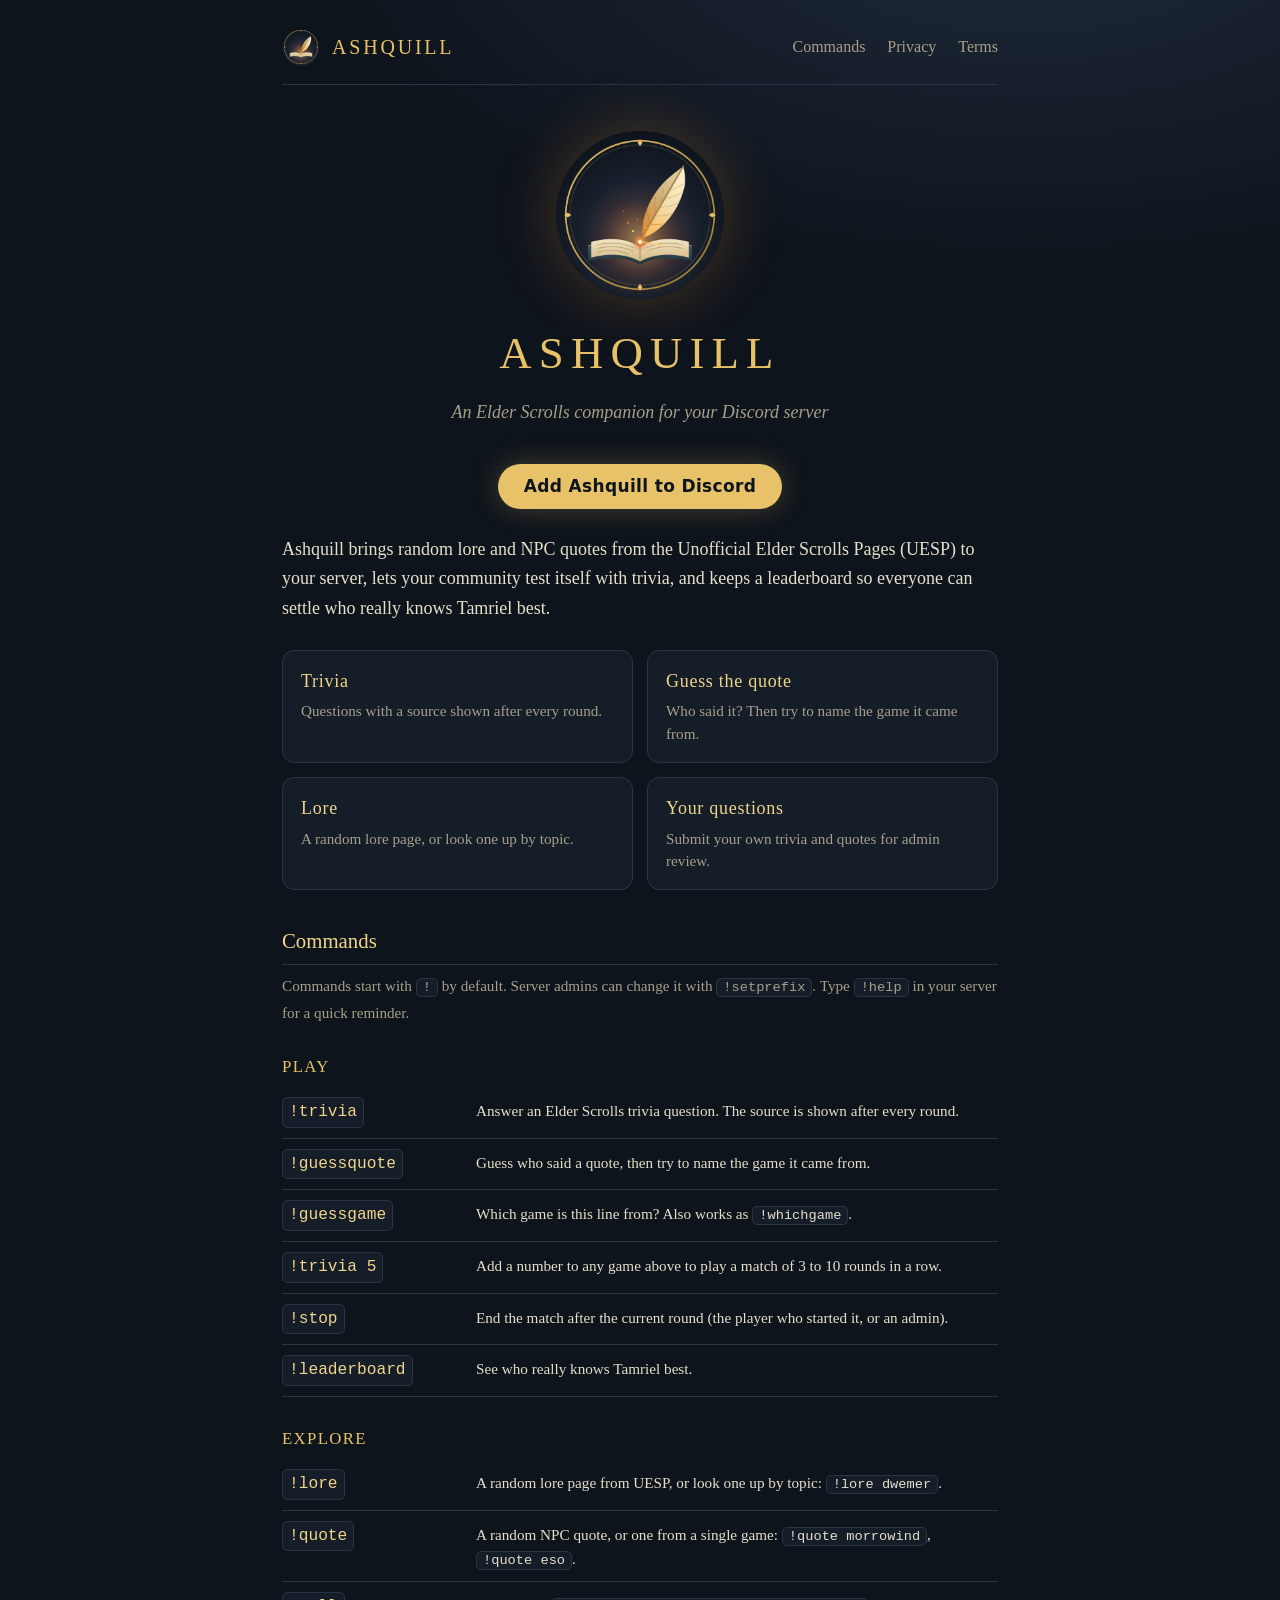
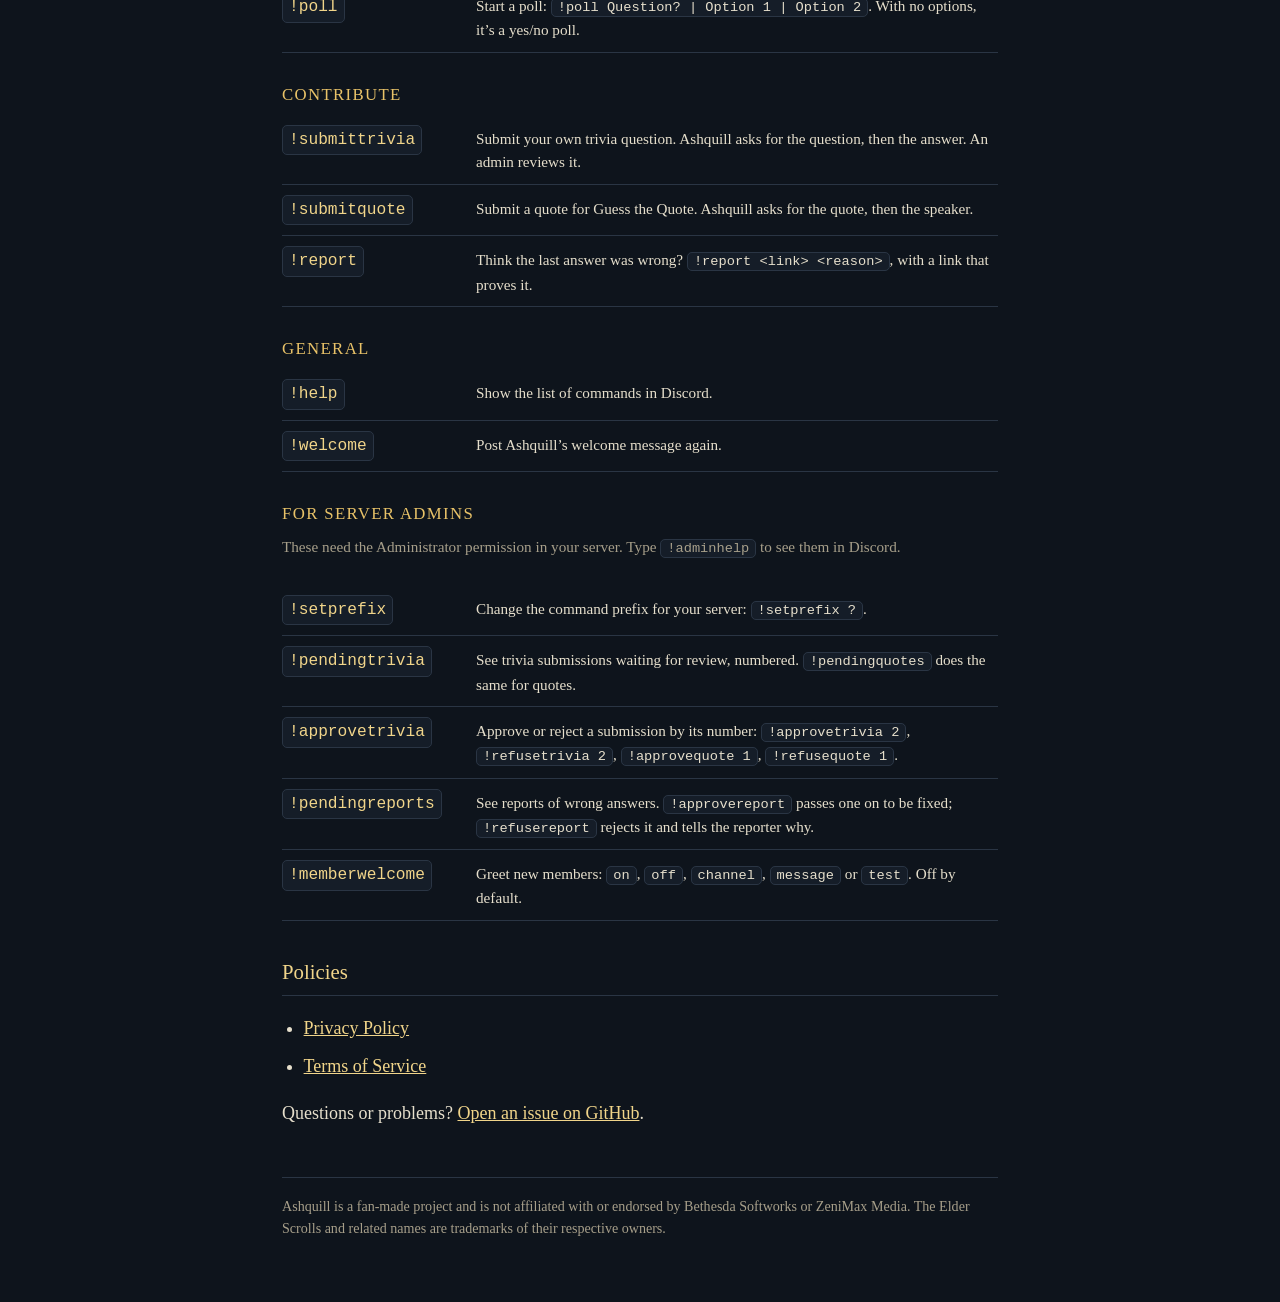
==== index.html @ 79af30ba "Add command list and Commands nav link Co-Authored-By: Claude Opus 5.5 <noreply@anthropic.com>" ====
<!DOCTYPE html>
<html lang="en">
<head>
<meta charset="utf-8">
<meta name="viewport" content="width=device-width, initial-scale=1">
<title>Ashquill: an Elder Scrolls companion for Discord</title>
<meta name="description" content="Ashquill is a fan-made Discord bot for Elder Scrolls lore, quotes and trivia.">
<link rel="icon" href="ashquill.png">
<style>
  :root { --bg:#0e141c; --panel:#151d28; --text:#e6dfcc; --muted:#a79f8a; --gold:#e8c268; --gold2:#f1d58a; --line:#2a3544; }
  * { box-sizing: border-box; }
  html { -webkit-text-size-adjust: 100%; }
  body { margin:0; background: radial-gradient(1200px 600px at 80% -10%, #1f2a3a 0%, var(--bg) 60%) fixed, var(--bg);
         color: var(--text); font: 18px/1.65 Georgia, "Times New Roman", serif; }
  .wrap { max-width: 760px; margin: 0 auto; padding: 28px 22px 64px; }
  nav { display:flex; gap:22px; align-items:center; flex-wrap:wrap; padding-bottom:18px; border-bottom:1px solid var(--line); margin-bottom:34px; }
  nav .brand { display:flex; align-items:center; gap:12px; color:var(--gold); text-decoration:none; letter-spacing:.14em; font-size:20px; margin-right:auto; }
  nav .brand img { width:38px; height:38px; border-radius:50%; }
  nav a.link { color:var(--muted); text-decoration:none; font-size:16px; }
  nav a.link:hover, nav a.link[aria-current] { color:var(--gold2); }
  h1 { font-weight:normal; color:var(--gold); font-size:2.2rem; line-height:1.2; margin:0 0 6px; letter-spacing:.04em; }
  h2 { font-weight:normal; color:var(--gold2); font-size:1.3rem; margin:34px 0 8px; padding-bottom:6px; border-bottom:1px solid var(--line); }
  p, li { color:var(--text); }
  li { margin:8px 0; }
  ul { padding-left:1.2em; }
  a { color:var(--gold2); }
  code { background:var(--panel); border:1px solid var(--line); border-radius:5px; padding:1px 6px; font-size:.9em; }
  .meta { color:var(--muted); font-size:.95rem; margin:0 0 24px; }
  .hero { text-align:center; padding:12px 0 8px; }
  .hero img { width:168px; height:168px; border-radius:50%; box-shadow:0 0 60px rgba(255,154,60,.25); }
  .hero h1 { font-size:2.8rem; letter-spacing:.16em; margin-top:18px; }
  .tag { color:var(--muted); font-style:italic; }
  .cards { display:grid; grid-template-columns:repeat(2,1fr); gap:14px; margin:26px 0; }
  @media (max-width: 560px) { .cards { grid-template-columns:1fr; } }
  .card { background:var(--panel); border:1px solid var(--line); border-radius:12px; padding:16px 18px; }
  .card strong { color:var(--gold2); display:block; margin-bottom:4px; font-weight:normal; letter-spacing:.04em; }
  .card span { color:var(--muted); font-size:.95rem; line-height:1.5; display:block; }
  footer { margin-top:48px; padding-top:18px; border-top:1px solid var(--line); color:var(--muted); font-size:.88rem; line-height:1.55; }
  .btn { display:inline-block; margin-top:18px; padding:12px 26px; border-radius:999px; background:var(--gold);
         color:#0e141c; font: 600 17px/1.2 system-ui, -apple-system, "Segoe UI", sans-serif; letter-spacing:.02em;
         text-decoration:none; box-shadow:0 0 28px rgba(232,194,104,.25); transition:background .15s, box-shadow .15s; }
  .btn:hover, .btn:focus-visible { background:var(--gold2); box-shadow:0 0 36px rgba(241,213,138,.4); }
  .btn:focus-visible { outline:2px solid var(--gold2); outline-offset:3px; }
  h3 { font-weight:normal; color:var(--gold); font-size:1.05rem; letter-spacing:.08em; text-transform:uppercase; margin:28px 0 6px; }
  .cmds { list-style:none; padding:0; margin:0; }
  .cmds li { display:grid; grid-template-columns:11rem 1fr; gap:4px 18px; align-items:baseline;
             margin:0; padding:10px 0; border-bottom:1px solid var(--line); }
  .cmds li > code { justify-self:start; color:var(--gold2); }
  .cmds span { color:var(--text); font-size:.95rem; line-height:1.55; overflow-wrap:anywhere; }
  .cmds span code { white-space:nowrap; }
  @media (max-width: 560px) { .cmds li { grid-template-columns:1fr; } }
  @media (max-width: 560px) { nav { gap:10px 22px; } nav .brand { flex-basis:100%; } }
</style>
</head>
<body>
<div class="wrap">
<nav>
  <a class="brand" href="index.html"><img src="ashquill.png" alt="">ASHQUILL</a>
  <a class="link" href="index.html#commands">Commands</a>
  <a class="link" href="privacy.html">Privacy</a>
  <a class="link" href="terms.html">Terms</a>
</nav>

<div class="hero">
  <img src="ashquill.png" alt="Ashquill: a glowing quill writing in an open book">
  <h1>ASHQUILL</h1>
  <p class="tag">An Elder Scrolls companion for your Discord server</p>
  <a class="btn" href="https://discord.com/oauth2/authorize?client_id=1350625493149548565&amp;permissions=85056&amp;integration_type=0&amp;scope=applications.commands+bot">Add Ashquill to Discord</a>
</div>

<p>Ashquill brings random lore and NPC quotes from the Unofficial Elder Scrolls Pages (UESP) to your server,
lets your community test itself with trivia, and keeps a leaderboard so everyone can settle who really knows Tamriel best.</p>

<div class="cards">
  <div class="card"><strong>Trivia</strong><span>Questions with a source shown after every round.</span></div>
  <div class="card"><strong>Guess the quote</strong><span>Who said it? Then try to name the game it came from.</span></div>
  <div class="card"><strong>Lore</strong><span>A random lore page, or look one up by topic.</span></div>
  <div class="card"><strong>Your questions</strong><span>Submit your own trivia and quotes for admin review.</span></div>
</div>

<h2 id="commands">Commands</h2>
<p class="meta">Commands start with <code>!</code> by default. Server admins can change it with <code>!setprefix</code>.
Type <code>!help</code> in your server for a quick reminder.</p>

<h3>Play</h3>
<ul class="cmds">
  <li><code>!trivia</code><span>Answer an Elder Scrolls trivia question. The source is shown after every round.</span></li>
  <li><code>!guessquote</code><span>Guess who said a quote, then try to name the game it came from.</span></li>
  <li><code>!guessgame</code><span>Which game is this line from? Also works as <code>!whichgame</code>.</span></li>
  <li><code>!trivia 5</code><span>Add a number to any game above to play a match of 3 to 10 rounds in a row.</span></li>
  <li><code>!stop</code><span>End the match after the current round (the player who started it, or an admin).</span></li>
  <li><code>!leaderboard</code><span>See who really knows Tamriel best.</span></li>
</ul>

<h3>Explore</h3>
<ul class="cmds">
  <li><code>!lore</code><span>A random lore page from UESP, or look one up by topic: <code>!lore dwemer</code>.</span></li>
  <li><code>!quote</code><span>A random NPC quote, or one from a single game: <code>!quote morrowind</code>, <code>!quote eso</code>.</span></li>
  <li><code>!poll</code><span>Start a poll: <code>!poll Question? | Option 1 | Option 2</code>. With no options, it&rsquo;s a yes/no poll.</span></li>
</ul>

<h3>Contribute</h3>
<ul class="cmds">
  <li><code>!submittrivia</code><span>Submit your own trivia question. Ashquill asks for the question, then the answer. An admin reviews it.</span></li>
  <li><code>!submitquote</code><span>Submit a quote for Guess the Quote. Ashquill asks for the quote, then the speaker.</span></li>
  <li><code>!report</code><span>Think the last answer was wrong? <code>!report &lt;link&gt; &lt;reason&gt;</code>, with a link that proves it.</span></li>
</ul>

<h3>General</h3>
<ul class="cmds">
  <li><code>!help</code><span>Show the list of commands in Discord.</span></li>
  <li><code>!welcome</code><span>Post Ashquill&rsquo;s welcome message again.</span></li>
</ul>

<h3>For server admins</h3>
<p class="meta">These need the Administrator permission in your server. Type <code>!adminhelp</code> to see them in Discord.</p>
<ul class="cmds">
  <li><code>!setprefix</code><span>Change the command prefix for your server: <code>!setprefix ?</code>.</span></li>
  <li><code>!pendingtrivia</code><span>See trivia submissions waiting for review, numbered. <code>!pendingquotes</code> does the same for quotes.</span></li>
  <li><code>!approvetrivia</code><span>Approve or reject a submission by its number: <code>!approvetrivia 2</code>, <code>!refusetrivia 2</code>,
      <code>!approvequote 1</code>, <code>!refusequote 1</code>.</span></li>
  <li><code>!pendingreports</code><span>See reports of wrong answers. <code>!approvereport</code> passes one on to be fixed;
      <code>!refusereport</code> rejects it and tells the reporter why.</span></li>
  <li><code>!memberwelcome</code><span>Greet new members: <code>on</code>, <code>off</code>, <code>channel</code>, <code>message</code> or <code>test</code>. Off by default.</span></li>
</ul>

<h2>Policies</h2>
<ul>
  <li><a href="privacy.html">Privacy Policy</a></li>
  <li><a href="terms.html">Terms of Service</a></li>
</ul>
<p>Questions or problems? <a href="https://github.com/FrenchieTMH/ashquill/issues">Open an issue on GitHub</a>.</p>

<footer>
  Ashquill is a fan-made project and is not affiliated with or endorsed by Bethesda Softworks or ZeniMax Media.
  The Elder Scrolls and related names are trademarks of their respective owners.
</footer>
</div>
</body>
</html>
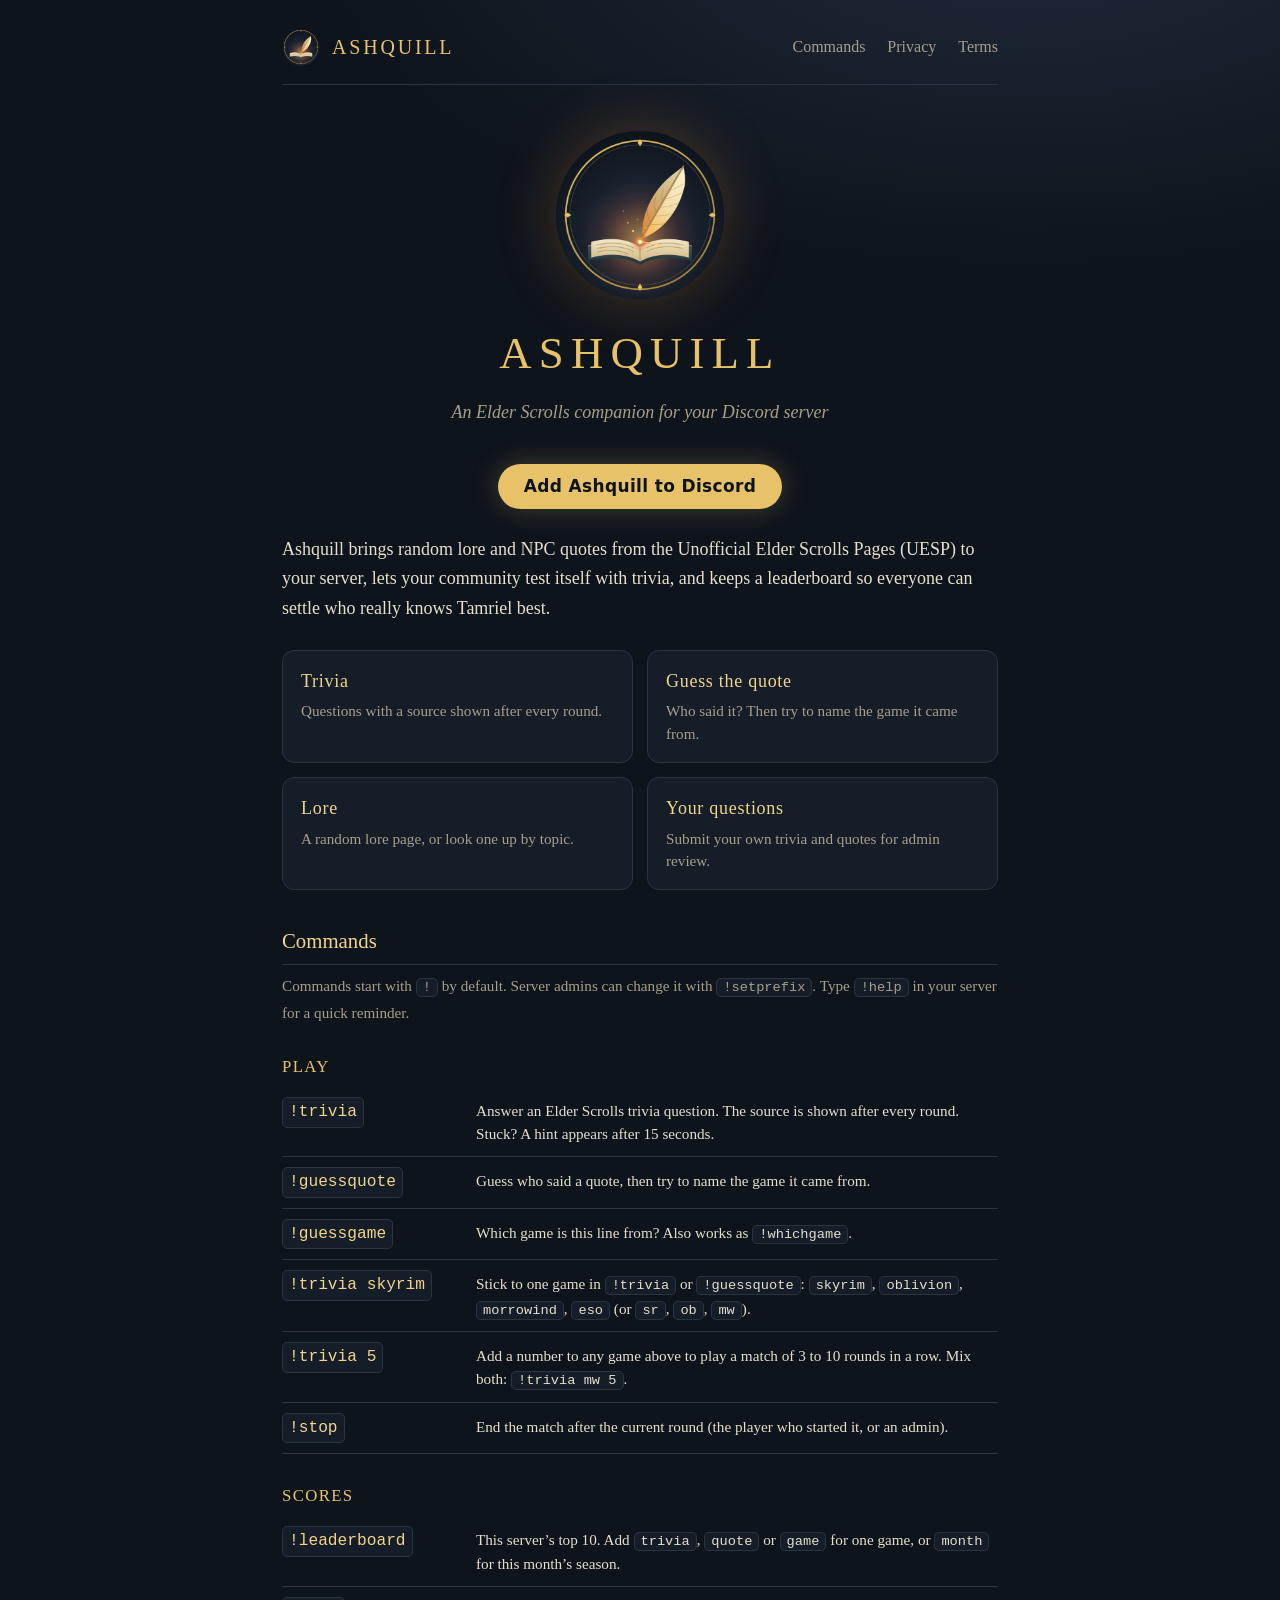
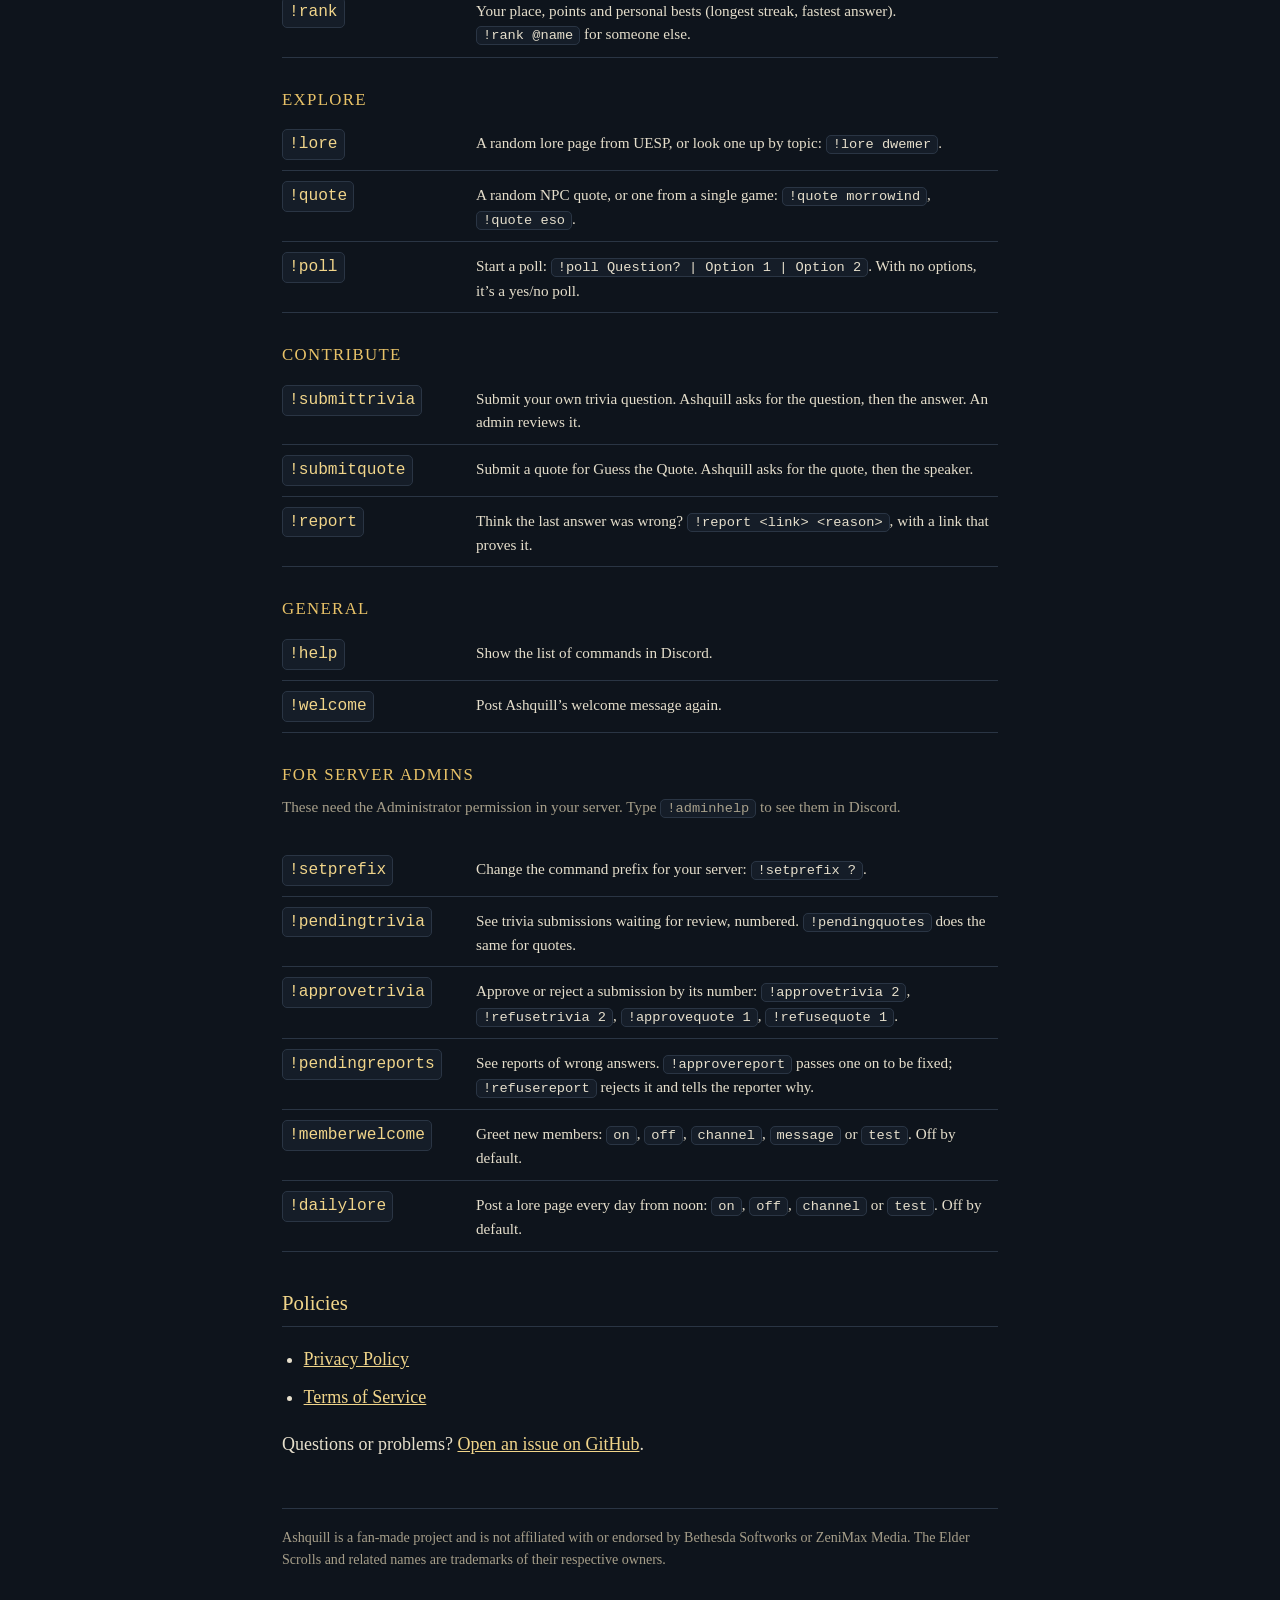
==== commit 8f01690d: "Add link previews, newer commands and updated privacy details Co-Authored-By: Claude Opus 5.5 <norep" ====
--- a/index.html
+++ b/index.html
@@ -6,6 +6,17 @@
 <title>Ashquill: an Elder Scrolls companion for Discord</title>
 <meta name="description" content="Ashquill is a fan-made Discord bot for Elder Scrolls lore, quotes and trivia.">
 <link rel="icon" href="ashquill.png">
+<meta property="og:type" content="website">
+<meta property="og:site_name" content="Ashquill">
+<meta property="og:title" content="Ashquill: an Elder Scrolls companion for Discord">
+<meta property="og:description" content="A fan-made Discord bot for Elder Scrolls lore, NPC quotes and trivia, with a server leaderboard.">
+<meta property="og:url" content="https://frenchietmh.github.io/ashquill/">
+<meta property="og:image" content="https://frenchietmh.github.io/ashquill/ashquill-banner.png">
+<meta property="og:image:width" content="1360">
+<meta property="og:image:height" content="480">
+<meta property="og:image:alt" content="Ashquill: lore, quotes, trivia">
+<meta name="twitter:card" content="summary_large_image">
+<meta name="theme-color" content="#e8c268">
 <style>
   :root { --bg:#0e141c; --panel:#151d28; --text:#e6dfcc; --muted:#a79f8a; --gold:#e8c268; --gold2:#f1d58a; --line:#2a3544; }
   * { box-sizing: border-box; }
@@ -84,12 +95,22 @@
 
 <h3>Play</h3>
 <ul class="cmds">
-  <li><code>!trivia</code><span>Answer an Elder Scrolls trivia question. The source is shown after every round.</span></li>
+  <li><code>!trivia</code><span>Answer an Elder Scrolls trivia question. The source is shown after every round.
+      Stuck? A hint appears after 15 seconds.</span></li>
   <li><code>!guessquote</code><span>Guess who said a quote, then try to name the game it came from.</span></li>
   <li><code>!guessgame</code><span>Which game is this line from? Also works as <code>!whichgame</code>.</span></li>
-  <li><code>!trivia 5</code><span>Add a number to any game above to play a match of 3 to 10 rounds in a row.</span></li>
+  <li><code>!trivia skyrim</code><span>Stick to one game in <code>!trivia</code> or <code>!guessquote</code>:
+      <code>skyrim</code>, <code>oblivion</code>, <code>morrowind</code>, <code>eso</code> (or <code>sr</code>, <code>ob</code>, <code>mw</code>).</span></li>
+  <li><code>!trivia 5</code><span>Add a number to any game above to play a match of 3 to 10 rounds in a row.
+      Mix both: <code>!trivia mw 5</code>.</span></li>
   <li><code>!stop</code><span>End the match after the current round (the player who started it, or an admin).</span></li>
-  <li><code>!leaderboard</code><span>See who really knows Tamriel best.</span></li>
+</ul>
+
+<h3>Scores</h3>
+<ul class="cmds">
+  <li><code>!leaderboard</code><span>This server&rsquo;s top 10. Add <code>trivia</code>, <code>quote</code> or <code>game</code> for one game,
+      or <code>month</code> for this month&rsquo;s season.</span></li>
+  <li><code>!rank</code><span>Your place, points and personal bests (longest streak, fastest answer). <code>!rank @name</code> for someone else.</span></li>
 </ul>
 
 <h3>Explore</h3>
@@ -122,6 +143,7 @@
   <li><code>!pendingreports</code><span>See reports of wrong answers. <code>!approvereport</code> passes one on to be fixed;
       <code>!refusereport</code> rejects it and tells the reporter why.</span></li>
   <li><code>!memberwelcome</code><span>Greet new members: <code>on</code>, <code>off</code>, <code>channel</code>, <code>message</code> or <code>test</code>. Off by default.</span></li>
+  <li><code>!dailylore</code><span>Post a lore page every day from noon: <code>on</code>, <code>off</code>, <code>channel</code> or <code>test</code>. Off by default.</span></li>
 </ul>
 
 <h2>Policies</h2>
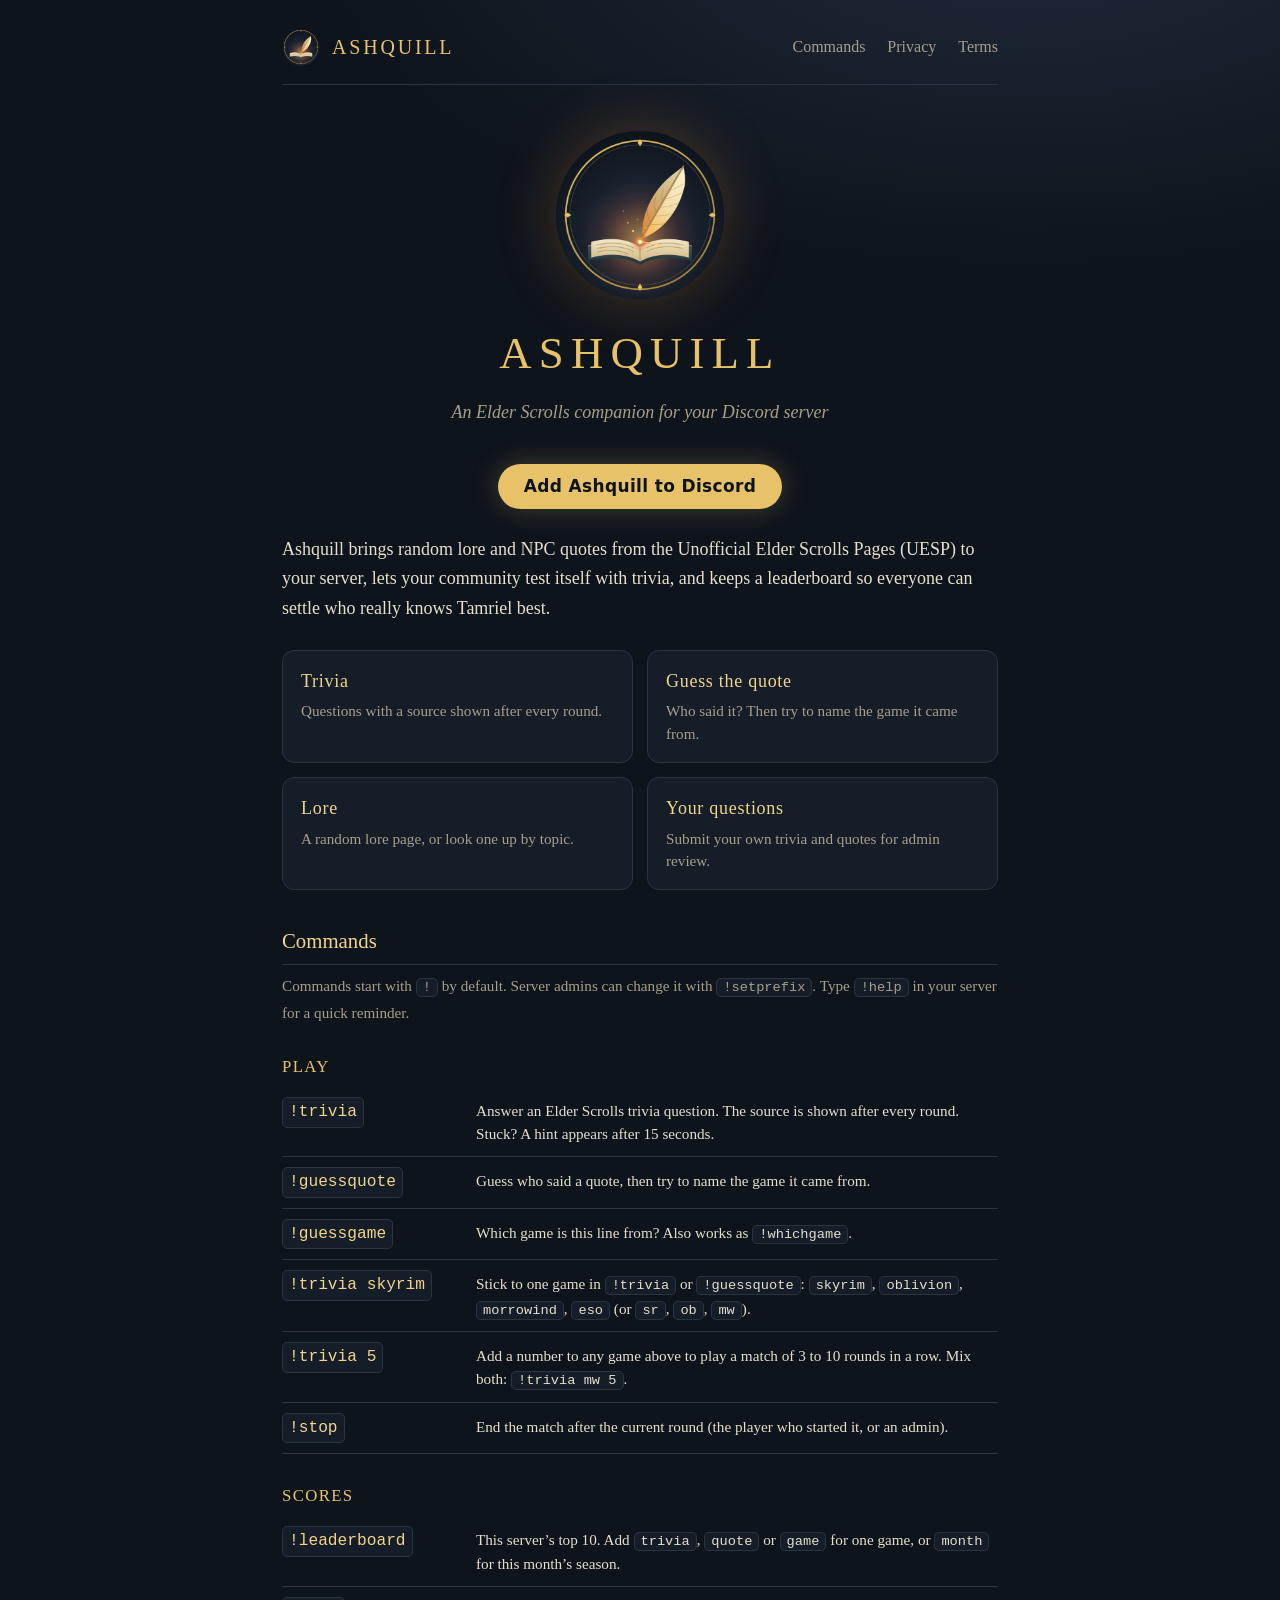
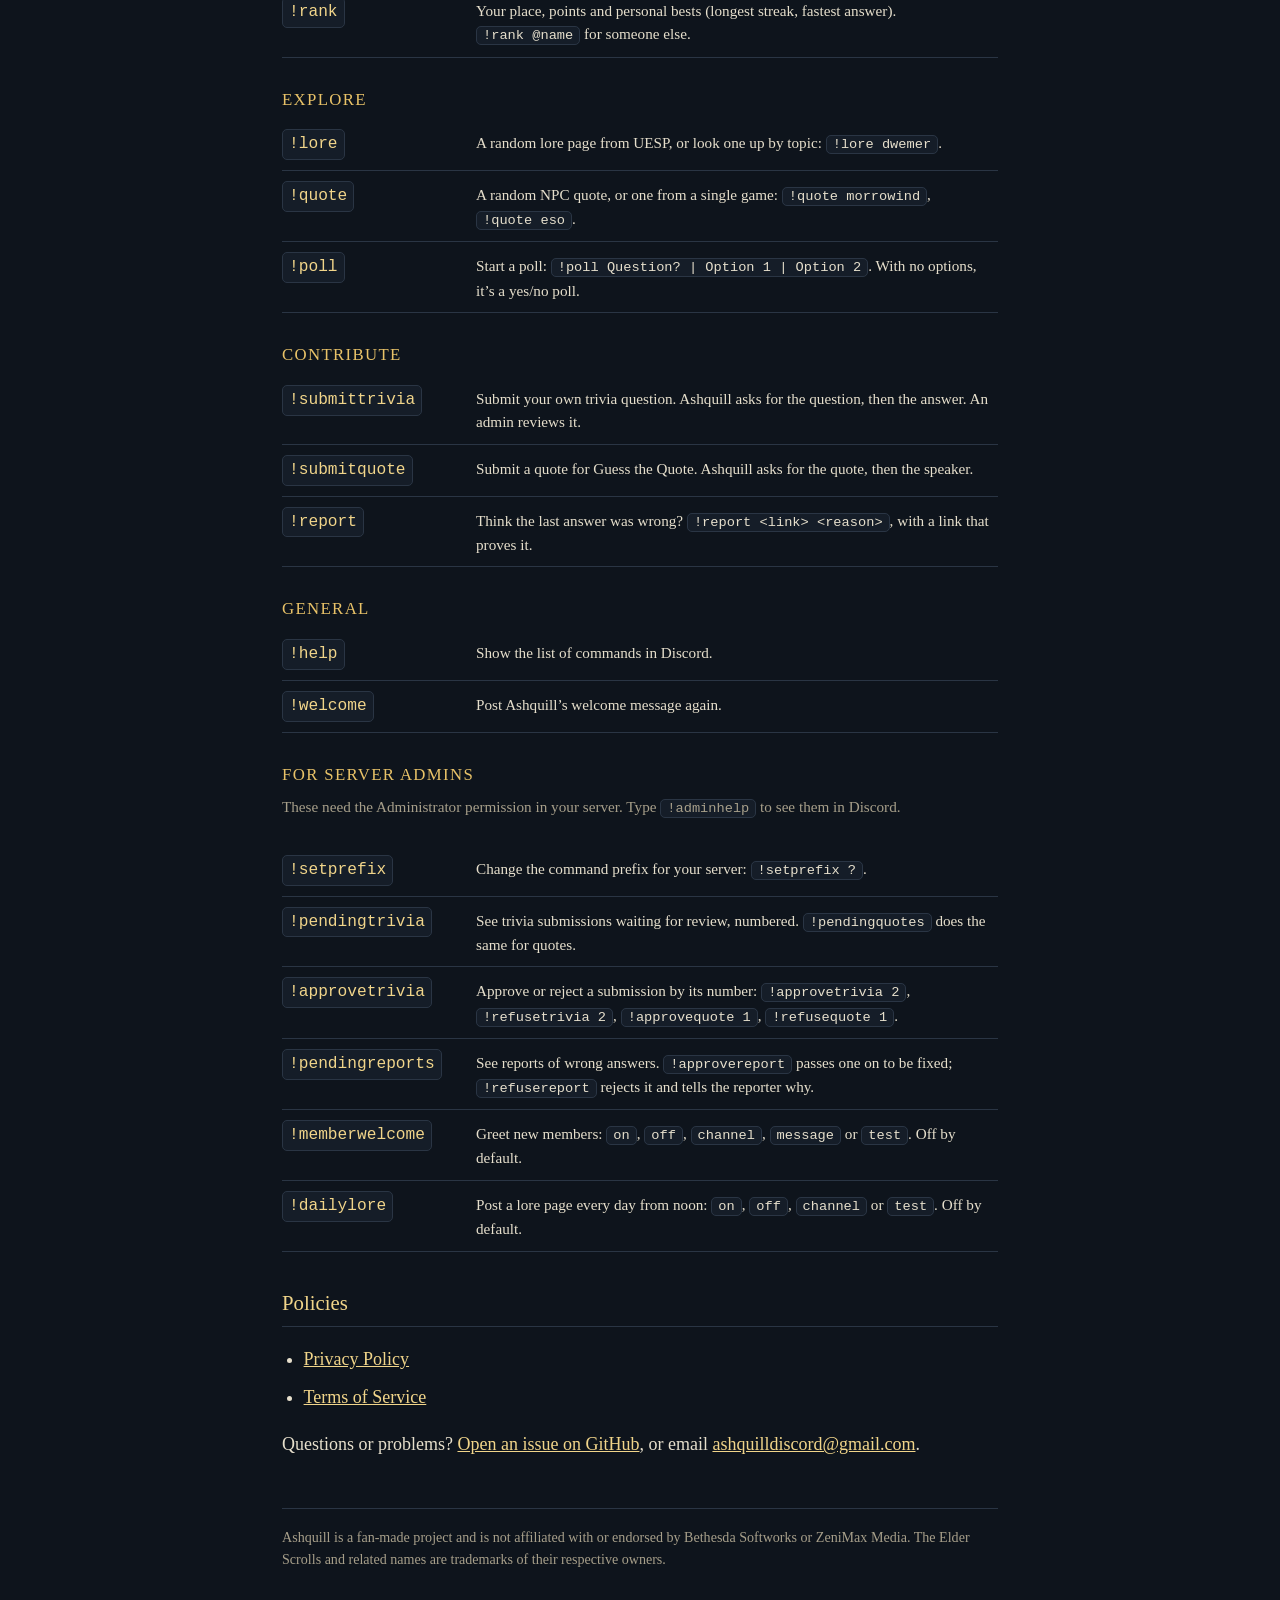
==== commit 3bea977c: "Add private contact email for data requests Co-Authored-By: Claude Opus 5.5 <noreply@anthropic.com>" ====
--- a/index.html
+++ b/index.html
@@ -151,7 +151,7 @@
   <li><a href="privacy.html">Privacy Policy</a></li>
   <li><a href="terms.html">Terms of Service</a></li>
 </ul>
-<p>Questions or problems? <a href="https://github.com/FrenchieTMH/ashquill/issues">Open an issue on GitHub</a>.</p>
+<p>Questions or problems? <a href="https://github.com/FrenchieTMH/ashquill/issues">Open an issue on GitHub</a>, or email <a href="mailto:ashquilldiscord@gmail.com">ashquilldiscord@gmail.com</a>.</p>
 
 <footer>
   Ashquill is a fan-made project and is not affiliated with or endorsed by Bethesda Softworks or ZeniMax Media.
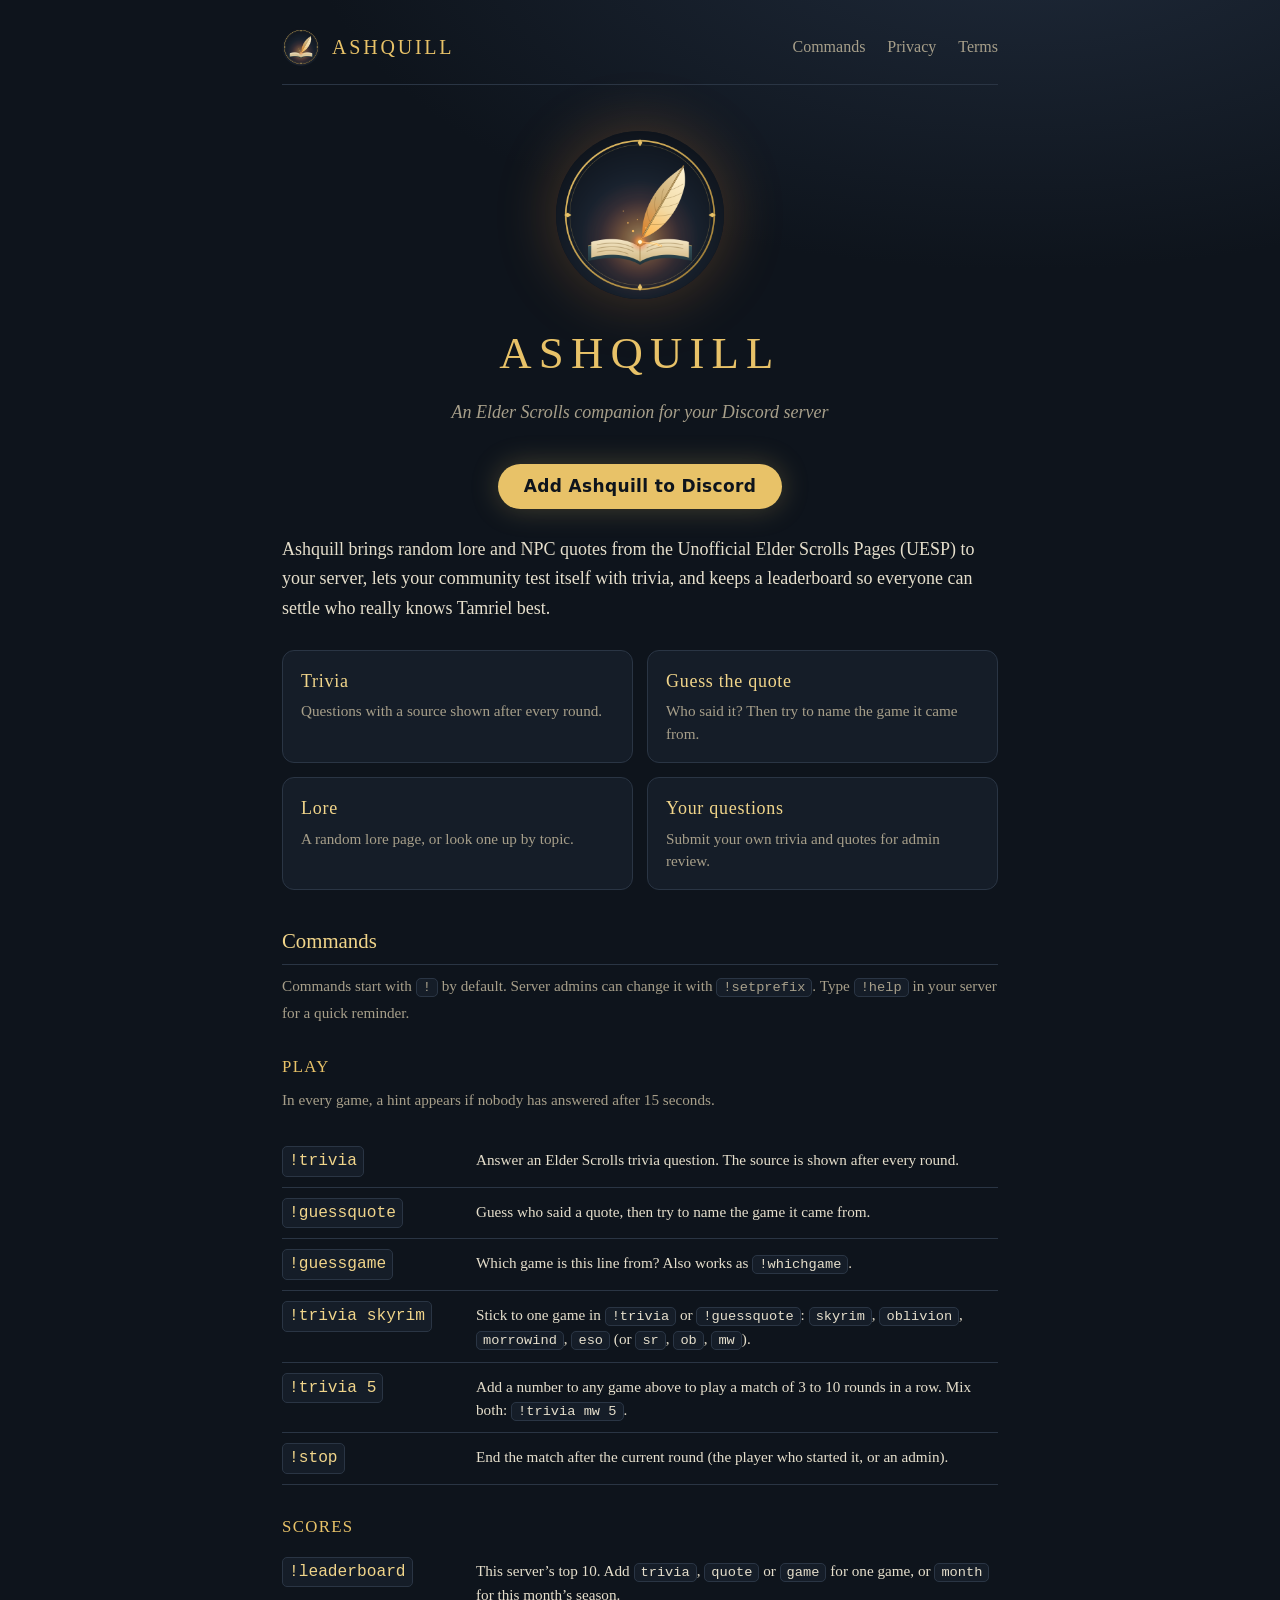
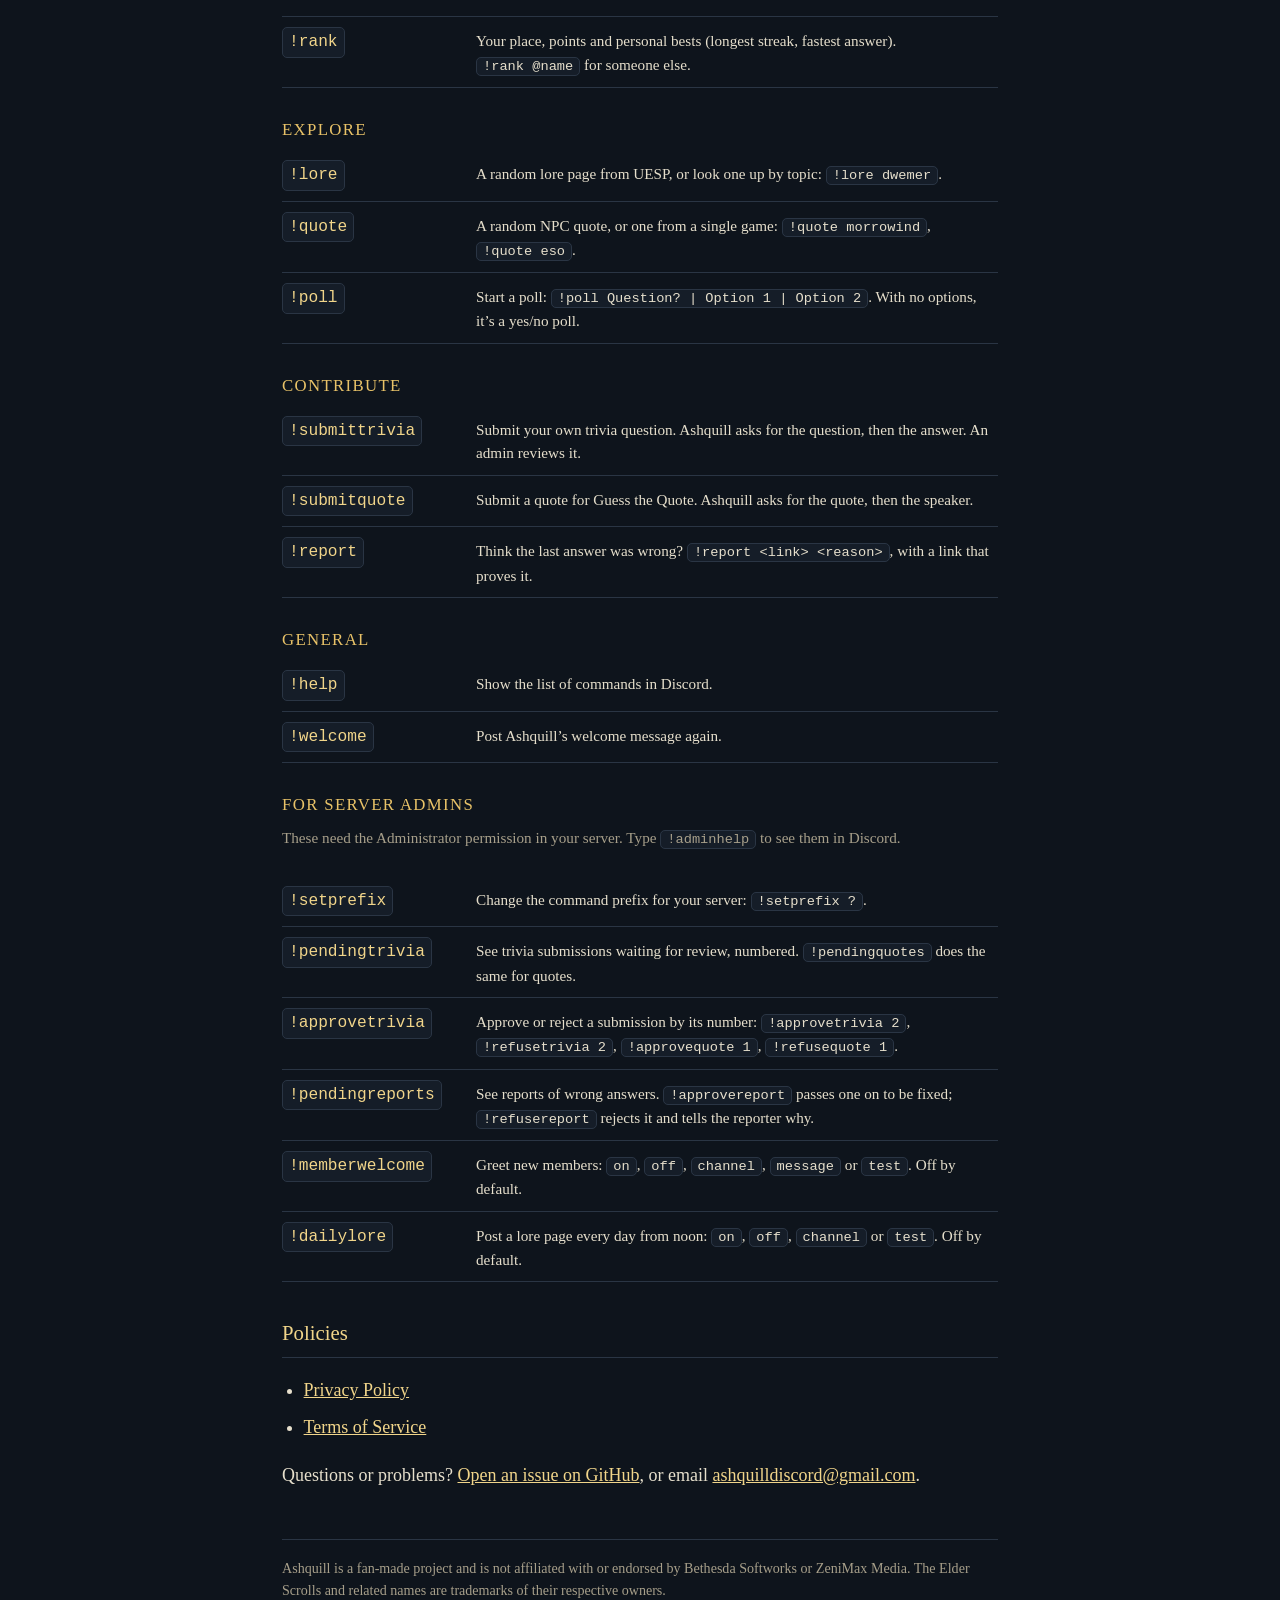
==== commit 45cfb5bc: "Note that hints appear in every game Co-Authored-By: Claude Opus 5.5 <noreply@anthropic.com>" ====
--- a/index.html
+++ b/index.html
@@ -94,9 +94,9 @@
 Type <code>!help</code> in your server for a quick reminder.</p>
 
 <h3>Play</h3>
+<p class="meta">In every game, a hint appears if nobody has answered after 15 seconds.</p>
 <ul class="cmds">
-  <li><code>!trivia</code><span>Answer an Elder Scrolls trivia question. The source is shown after every round.
-      Stuck? A hint appears after 15 seconds.</span></li>
+  <li><code>!trivia</code><span>Answer an Elder Scrolls trivia question. The source is shown after every round.</span></li>
   <li><code>!guessquote</code><span>Guess who said a quote, then try to name the game it came from.</span></li>
   <li><code>!guessgame</code><span>Which game is this line from? Also works as <code>!whichgame</code>.</span></li>
   <li><code>!trivia skyrim</code><span>Stick to one game in <code>!trivia</code> or <code>!guessquote</code>:
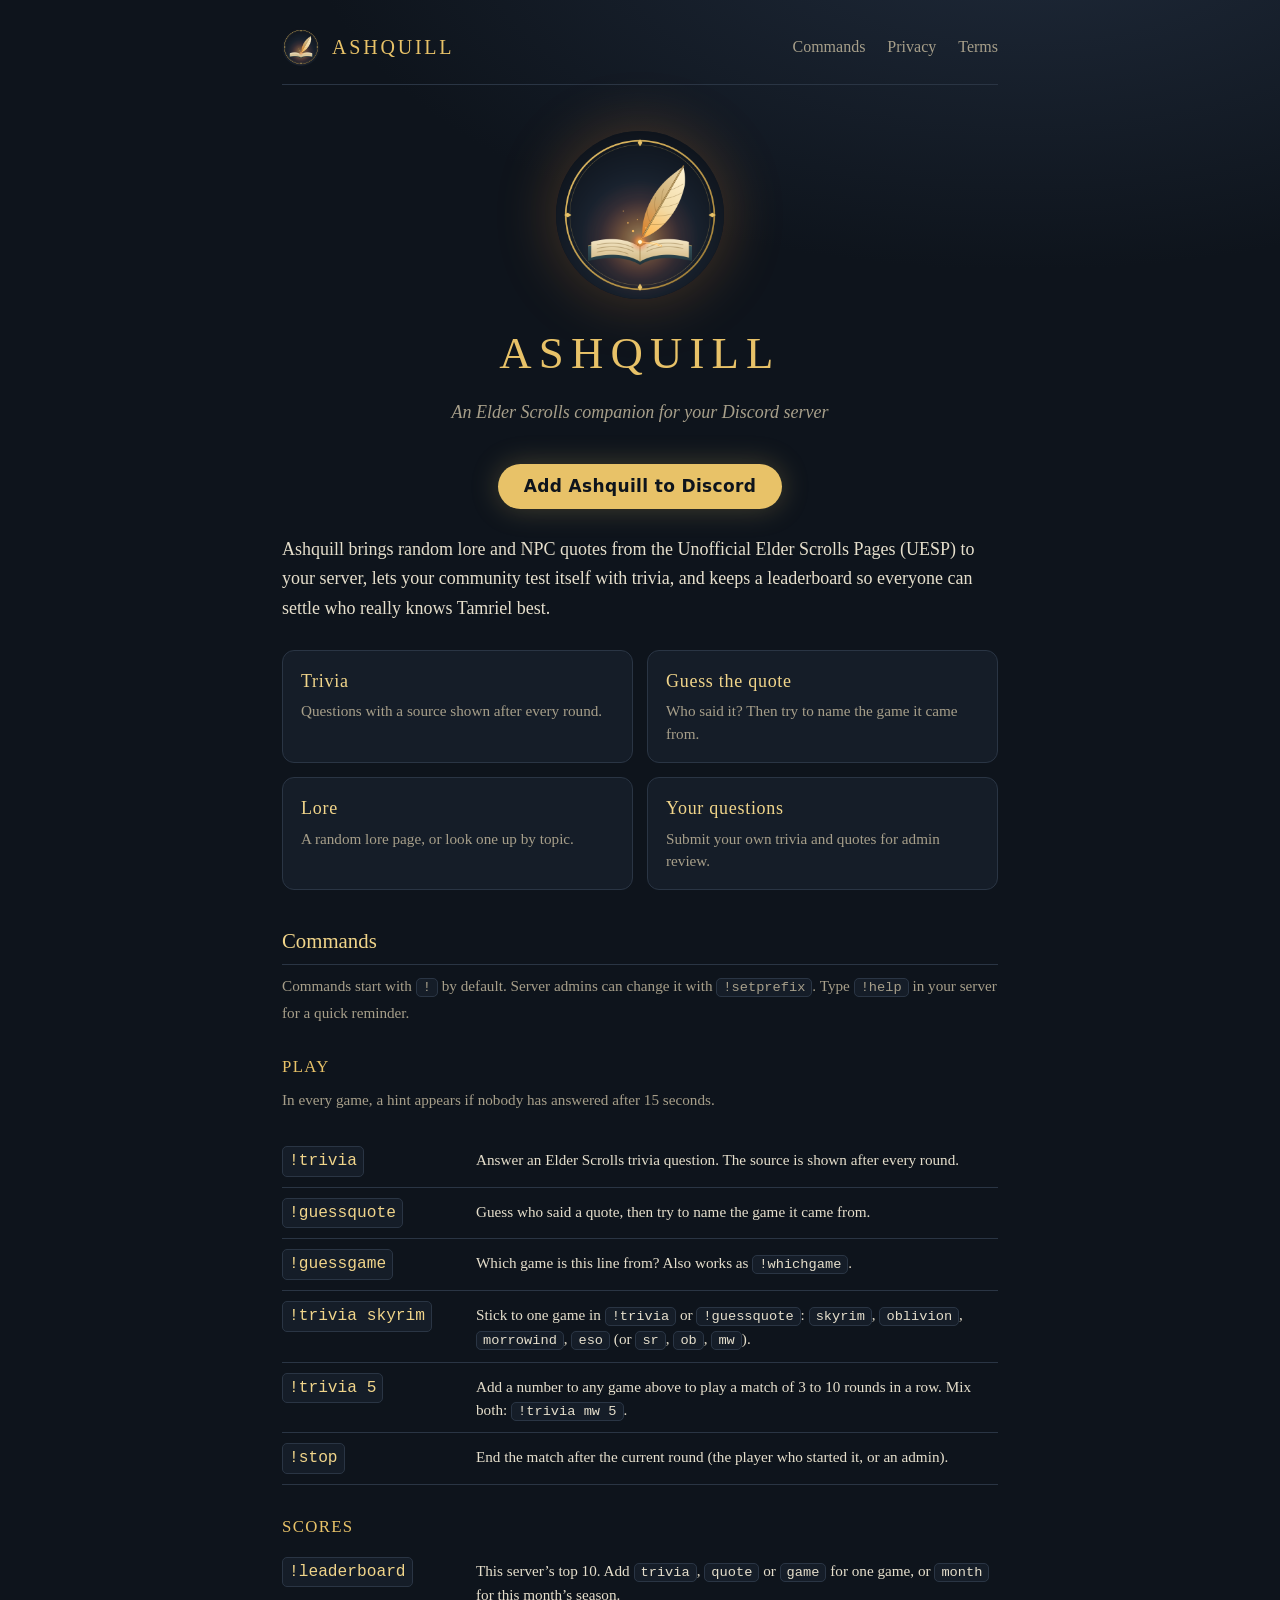
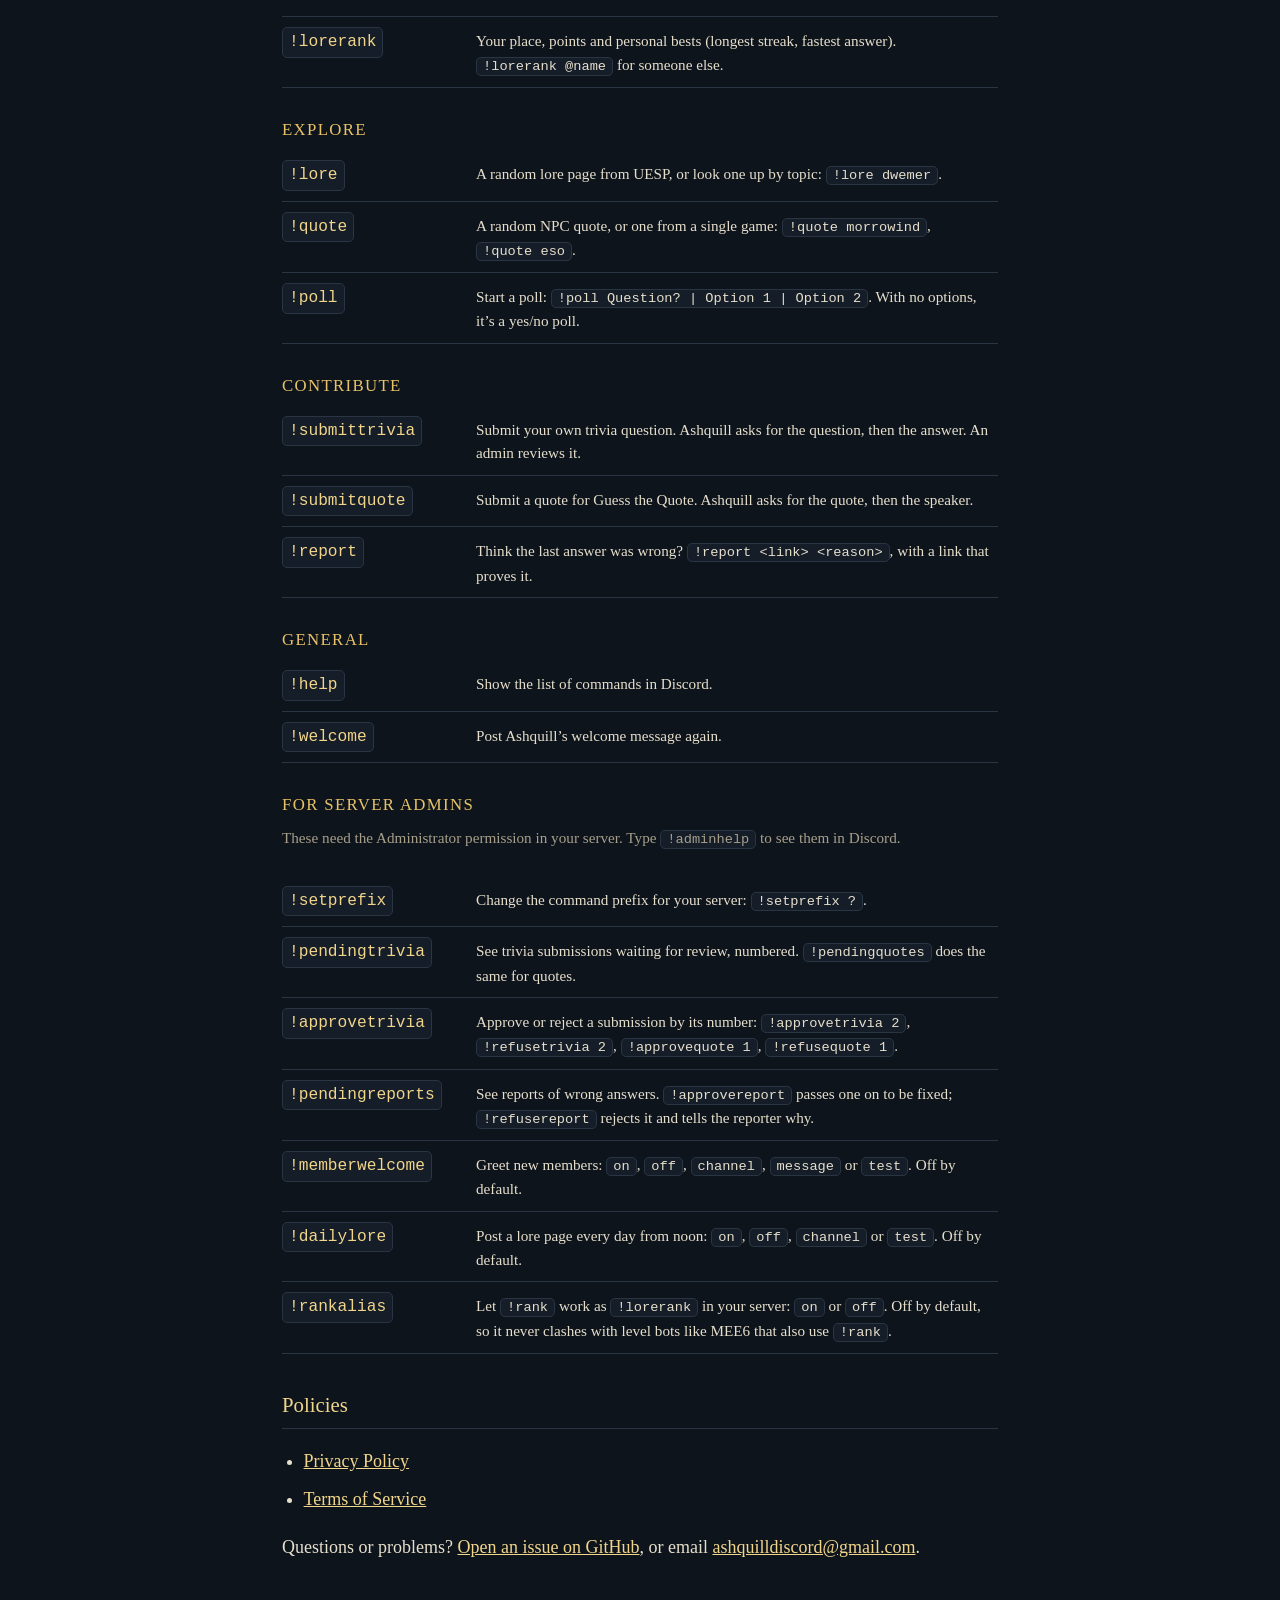
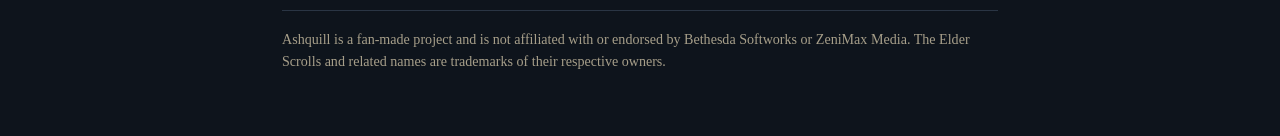
==== commit c0c123bd: "Rename !rank to !lorerank and add !rankalias Co-Authored-By: Claude Opus 5.5 <noreply@anthropic.com>" ====
--- a/index.html
+++ b/index.html
@@ -110,7 +110,7 @@
 <ul class="cmds">
   <li><code>!leaderboard</code><span>This server&rsquo;s top 10. Add <code>trivia</code>, <code>quote</code> or <code>game</code> for one game,
       or <code>month</code> for this month&rsquo;s season.</span></li>
-  <li><code>!rank</code><span>Your place, points and personal bests (longest streak, fastest answer). <code>!rank @name</code> for someone else.</span></li>
+  <li><code>!lorerank</code><span>Your place, points and personal bests (longest streak, fastest answer). <code>!lorerank @name</code> for someone else.</span></li>
 </ul>
 
 <h3>Explore</h3>
@@ -144,6 +144,7 @@
       <code>!refusereport</code> rejects it and tells the reporter why.</span></li>
   <li><code>!memberwelcome</code><span>Greet new members: <code>on</code>, <code>off</code>, <code>channel</code>, <code>message</code> or <code>test</code>. Off by default.</span></li>
   <li><code>!dailylore</code><span>Post a lore page every day from noon: <code>on</code>, <code>off</code>, <code>channel</code> or <code>test</code>. Off by default.</span></li>
+  <li><code>!rankalias</code><span>Let <code>!rank</code> work as <code>!lorerank</code> in your server: <code>on</code> or <code>off</code>. Off by default, so it never clashes with level bots like MEE6 that also use <code>!rank</code>.</span></li>
 </ul>
 
 <h2>Policies</h2>
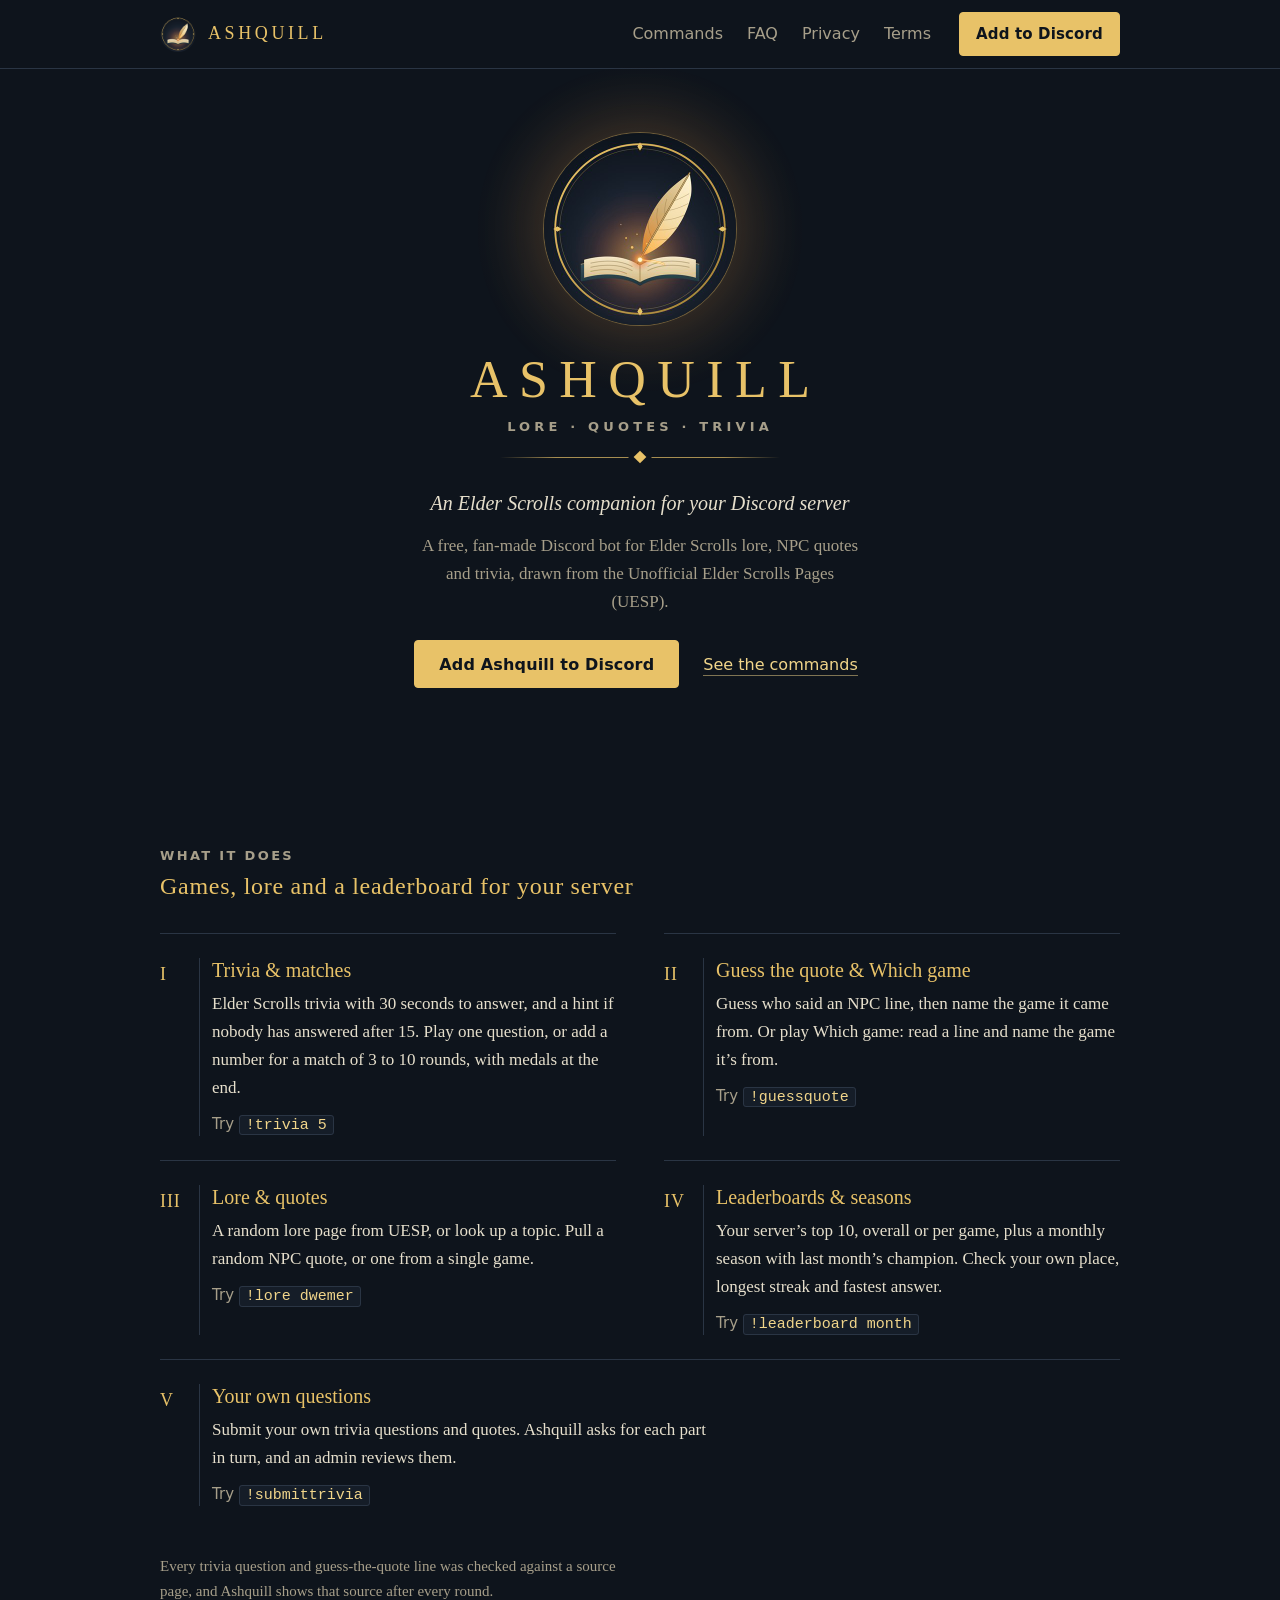
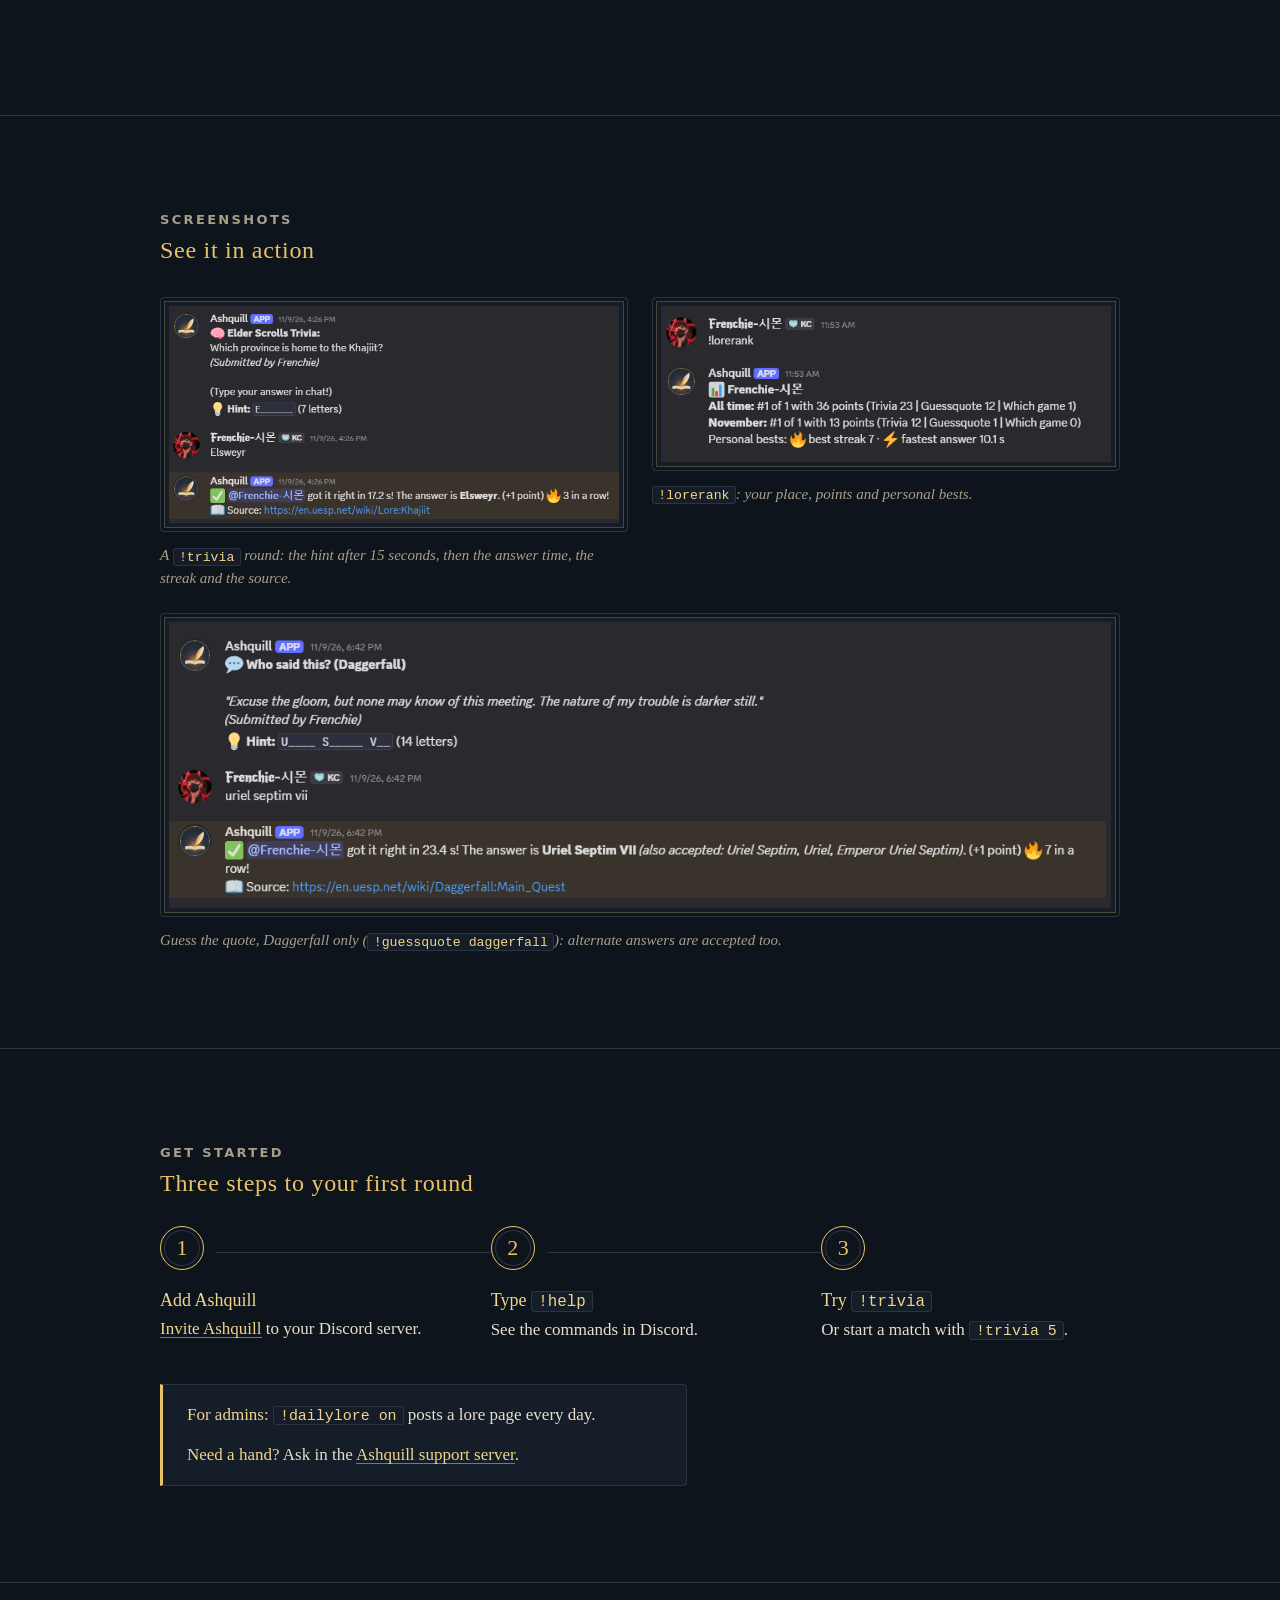
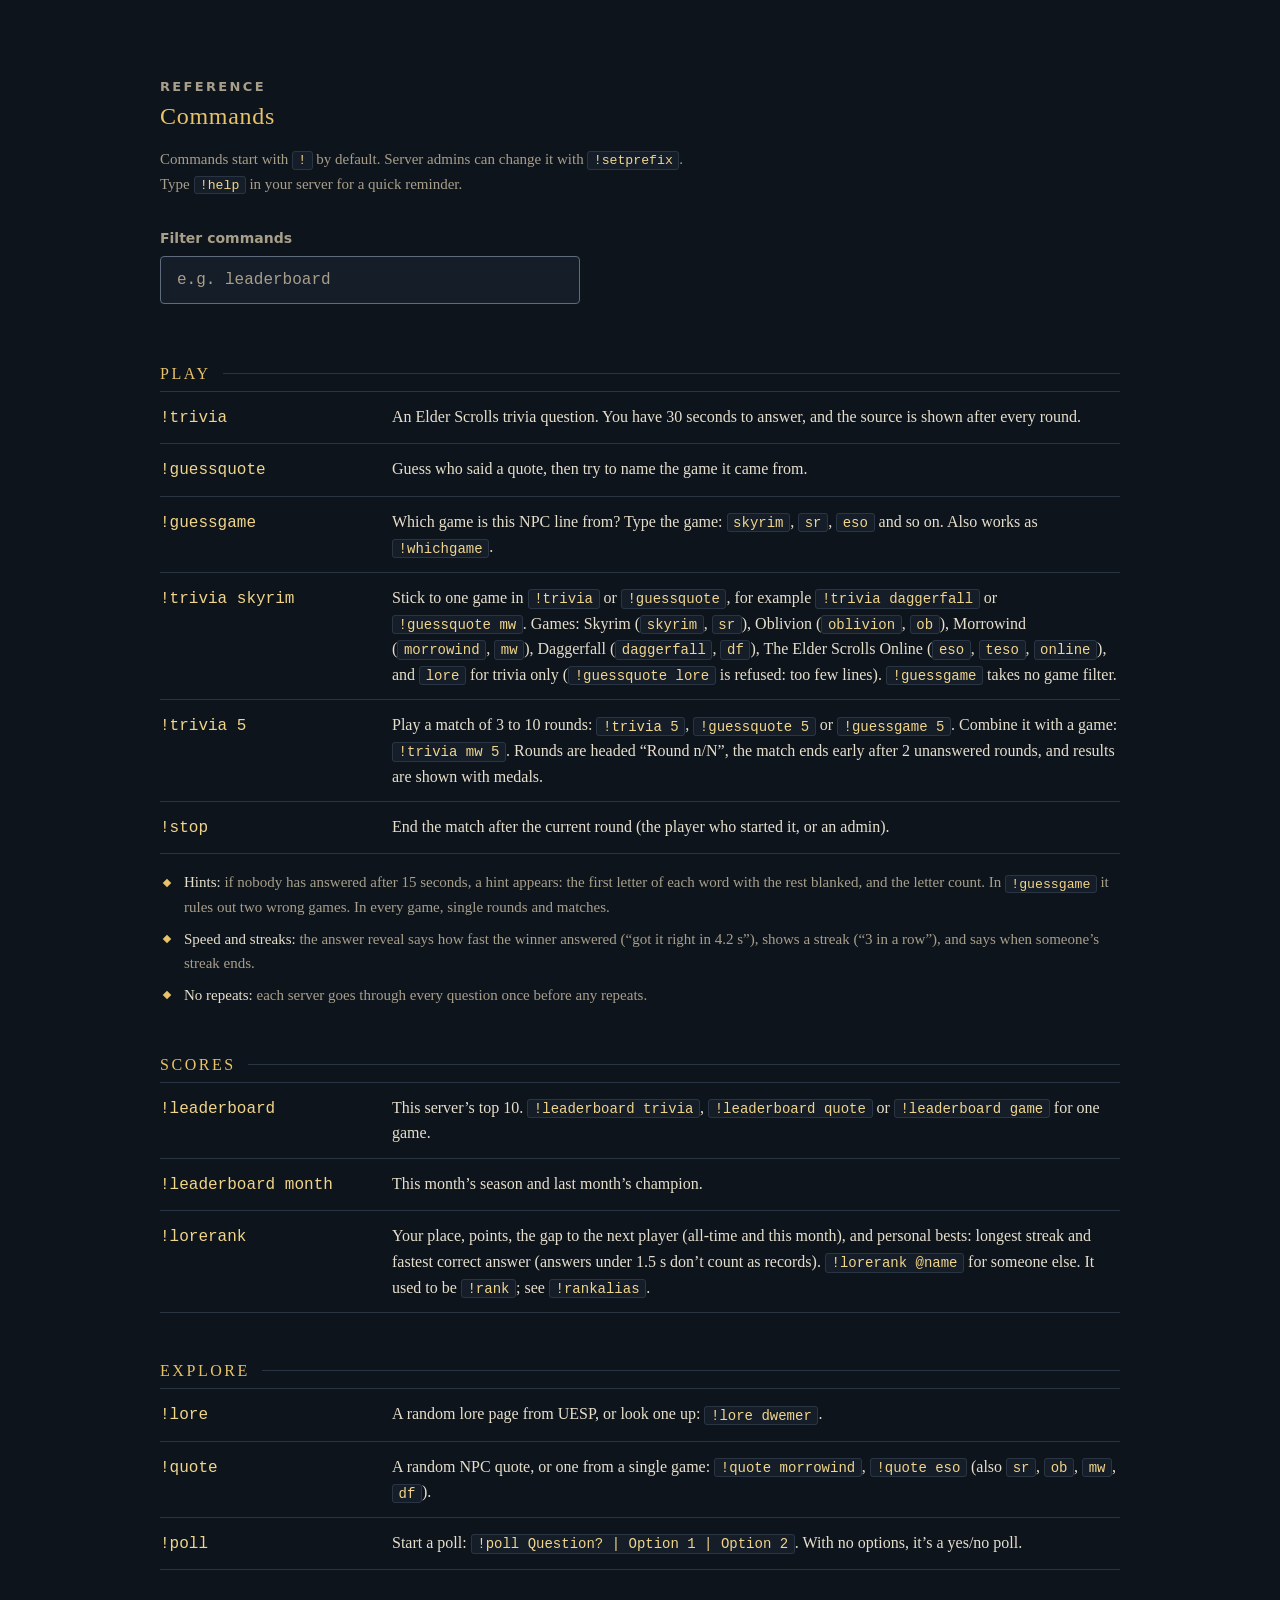
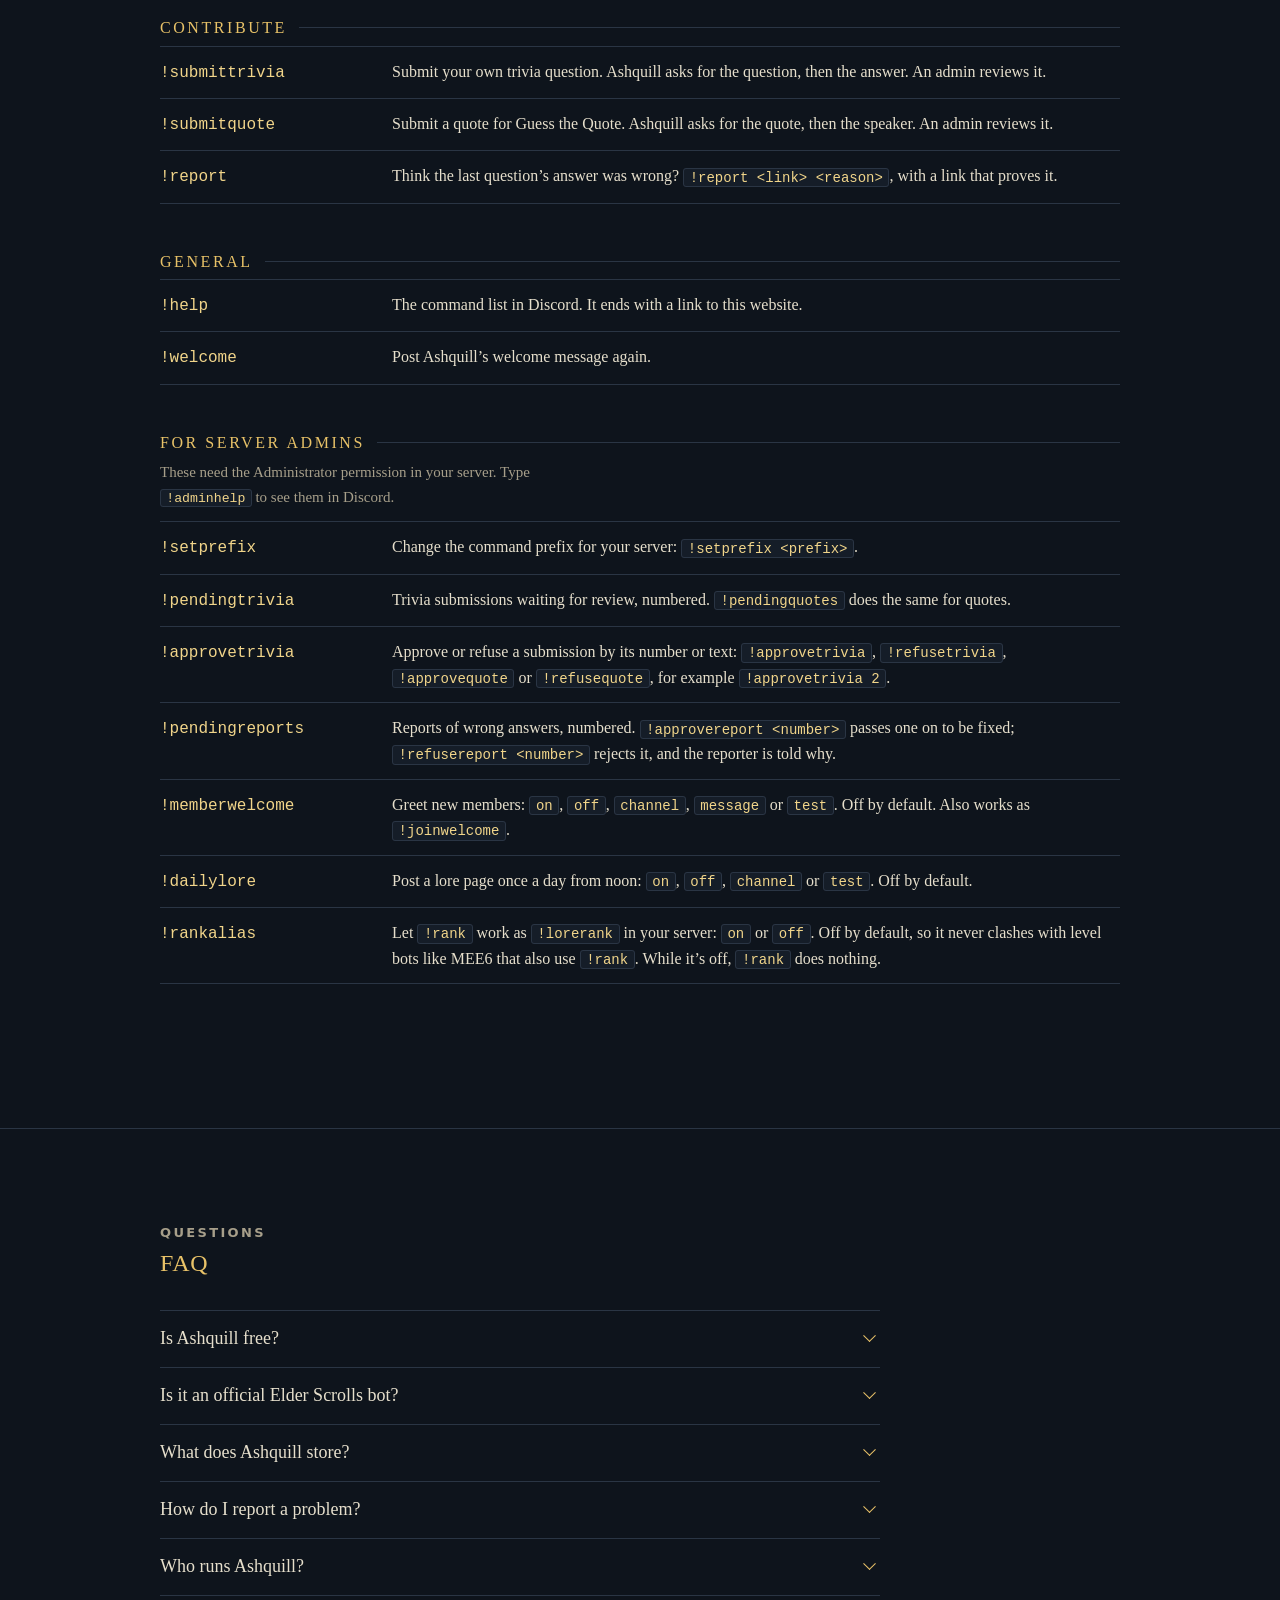
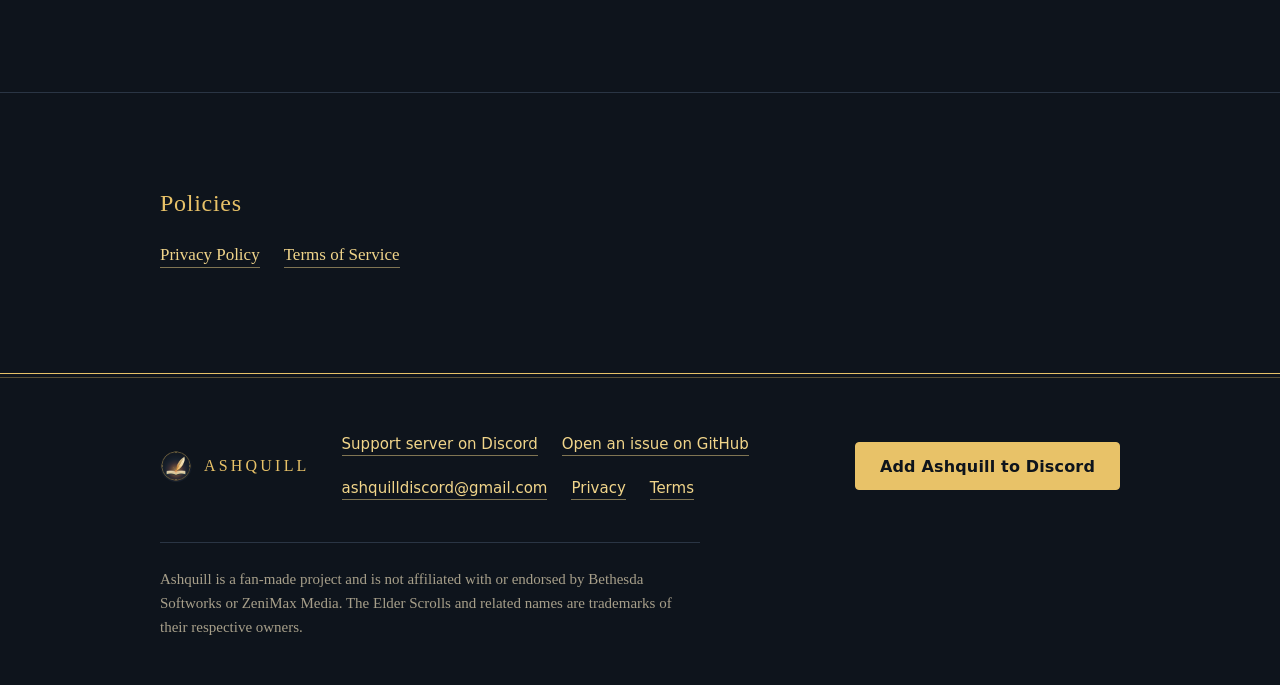
==== commit f2bb28f9: "Redesign the site New look from the logo and banner, invite button in nav/hero/footer, real screensh" ====
--- a/index.html
+++ b/index.html
@@ -3,161 +3,399 @@
 <head>
 <meta charset="utf-8">
 <meta name="viewport" content="width=device-width, initial-scale=1">
-<title>Ashquill: an Elder Scrolls companion for Discord</title>
-<meta name="description" content="Ashquill is a fan-made Discord bot for Elder Scrolls lore, quotes and trivia.">
-<link rel="icon" href="ashquill.png">
+<title>Ashquill: Elder Scrolls lore, quotes and trivia for Discord</title>
+<meta name="description" content="Ashquill is a free, fan-made Discord bot for Elder Scrolls trivia, NPC quotes and lore from UESP, with matches, hints, streaks and server leaderboards.">
+<link rel="canonical" href="https://frenchietmh.github.io/ashquill/">
+<link rel="icon" href="img/favicon-32.png" type="image/png" sizes="32x32">
+<link rel="apple-touch-icon" href="img/apple-touch-icon.png" sizes="180x180">
+<meta name="theme-color" content="#e8c268">
 <meta property="og:type" content="website">
 <meta property="og:site_name" content="Ashquill">
-<meta property="og:title" content="Ashquill: an Elder Scrolls companion for Discord">
-<meta property="og:description" content="A fan-made Discord bot for Elder Scrolls lore, NPC quotes and trivia, with a server leaderboard.">
+<meta property="og:title" content="Ashquill: Elder Scrolls lore, quotes and trivia for Discord">
+<meta property="og:description" content="Ashquill is a free, fan-made Discord bot for Elder Scrolls trivia, NPC quotes and lore from UESP, with matches, hints, streaks and server leaderboards.">
 <meta property="og:url" content="https://frenchietmh.github.io/ashquill/">
-<meta property="og:image" content="https://frenchietmh.github.io/ashquill/ashquill-banner.png">
-<meta property="og:image:width" content="1360">
-<meta property="og:image:height" content="480">
-<meta property="og:image:alt" content="Ashquill: lore, quotes, trivia">
+<meta property="og:image" content="https://frenchietmh.github.io/ashquill/img/social-preview.jpg">
+<meta property="og:image:type" content="image/jpeg">
+<meta property="og:image:width" content="1200">
+<meta property="og:image:height" content="630">
+<meta property="og:image:alt" content="The Ashquill banner: the name Ashquill above the words Lore, Quotes, Trivia, beside a glowing quill writing in an open book, in gold on dark navy.">
 <meta name="twitter:card" content="summary_large_image">
-<meta name="theme-color" content="#e8c268">
-<style>
-  :root { --bg:#0e141c; --panel:#151d28; --text:#e6dfcc; --muted:#a79f8a; --gold:#e8c268; --gold2:#f1d58a; --line:#2a3544; }
-  * { box-sizing: border-box; }
-  html { -webkit-text-size-adjust: 100%; }
-  body { margin:0; background: radial-gradient(1200px 600px at 80% -10%, #1f2a3a 0%, var(--bg) 60%) fixed, var(--bg);
-         color: var(--text); font: 18px/1.65 Georgia, "Times New Roman", serif; }
-  .wrap { max-width: 760px; margin: 0 auto; padding: 28px 22px 64px; }
-  nav { display:flex; gap:22px; align-items:center; flex-wrap:wrap; padding-bottom:18px; border-bottom:1px solid var(--line); margin-bottom:34px; }
-  nav .brand { display:flex; align-items:center; gap:12px; color:var(--gold); text-decoration:none; letter-spacing:.14em; font-size:20px; margin-right:auto; }
-  nav .brand img { width:38px; height:38px; border-radius:50%; }
-  nav a.link { color:var(--muted); text-decoration:none; font-size:16px; }
-  nav a.link:hover, nav a.link[aria-current] { color:var(--gold2); }
-  h1 { font-weight:normal; color:var(--gold); font-size:2.2rem; line-height:1.2; margin:0 0 6px; letter-spacing:.04em; }
-  h2 { font-weight:normal; color:var(--gold2); font-size:1.3rem; margin:34px 0 8px; padding-bottom:6px; border-bottom:1px solid var(--line); }
-  p, li { color:var(--text); }
-  li { margin:8px 0; }
-  ul { padding-left:1.2em; }
-  a { color:var(--gold2); }
-  code { background:var(--panel); border:1px solid var(--line); border-radius:5px; padding:1px 6px; font-size:.9em; }
-  .meta { color:var(--muted); font-size:.95rem; margin:0 0 24px; }
-  .hero { text-align:center; padding:12px 0 8px; }
-  .hero img { width:168px; height:168px; border-radius:50%; box-shadow:0 0 60px rgba(255,154,60,.25); }
-  .hero h1 { font-size:2.8rem; letter-spacing:.16em; margin-top:18px; }
-  .tag { color:var(--muted); font-style:italic; }
-  .cards { display:grid; grid-template-columns:repeat(2,1fr); gap:14px; margin:26px 0; }
-  @media (max-width: 560px) { .cards { grid-template-columns:1fr; } }
-  .card { background:var(--panel); border:1px solid var(--line); border-radius:12px; padding:16px 18px; }
-  .card strong { color:var(--gold2); display:block; margin-bottom:4px; font-weight:normal; letter-spacing:.04em; }
-  .card span { color:var(--muted); font-size:.95rem; line-height:1.5; display:block; }
-  footer { margin-top:48px; padding-top:18px; border-top:1px solid var(--line); color:var(--muted); font-size:.88rem; line-height:1.55; }
-  .btn { display:inline-block; margin-top:18px; padding:12px 26px; border-radius:999px; background:var(--gold);
-         color:#0e141c; font: 600 17px/1.2 system-ui, -apple-system, "Segoe UI", sans-serif; letter-spacing:.02em;
-         text-decoration:none; box-shadow:0 0 28px rgba(232,194,104,.25); transition:background .15s, box-shadow .15s; }
-  .btn:hover, .btn:focus-visible { background:var(--gold2); box-shadow:0 0 36px rgba(241,213,138,.4); }
-  .btn:focus-visible { outline:2px solid var(--gold2); outline-offset:3px; }
-  h3 { font-weight:normal; color:var(--gold); font-size:1.05rem; letter-spacing:.08em; text-transform:uppercase; margin:28px 0 6px; }
-  .cmds { list-style:none; padding:0; margin:0; }
-  .cmds li { display:grid; grid-template-columns:11rem 1fr; gap:4px 18px; align-items:baseline;
-             margin:0; padding:10px 0; border-bottom:1px solid var(--line); }
-  .cmds li > code { justify-self:start; color:var(--gold2); }
-  .cmds span { color:var(--text); font-size:.95rem; line-height:1.55; overflow-wrap:anywhere; }
-  .cmds span code { white-space:nowrap; }
-  @media (max-width: 560px) { .cmds li { grid-template-columns:1fr; } }
-  @media (max-width: 560px) { nav { gap:10px 22px; } nav .brand { flex-basis:100%; } }
-</style>
+<meta name="twitter:title" content="Ashquill: Elder Scrolls lore, quotes and trivia for Discord">
+<meta name="twitter:description" content="Ashquill is a free, fan-made Discord bot for Elder Scrolls trivia, NPC quotes and lore from UESP, with matches, hints, streaks and server leaderboards.">
+<meta name="twitter:image" content="https://frenchietmh.github.io/ashquill/img/social-preview.jpg">
+<meta name="twitter:image:alt" content="The Ashquill banner: the name Ashquill above the words Lore, Quotes, Trivia, beside a glowing quill writing in an open book, in gold on dark navy.">
+<link rel="stylesheet" href="styles.css">
+<script type="application/ld+json">
+{
+  "@context": "https://schema.org",
+  "@type": "SoftwareApplication",
+  "name": "Ashquill",
+  "description": "A free, fan-made Discord bot for Elder Scrolls lore, NPC quotes and trivia, drawn from the Unofficial Elder Scrolls Pages (UESP).",
+  "url": "https://frenchietmh.github.io/ashquill/",
+  "image": "https://frenchietmh.github.io/ashquill/ashquill.png",
+  "applicationCategory": "GameApplication",
+  "operatingSystem": "Discord",
+  "isAccessibleForFree": true,
+  "offers": {
+    "@type": "Offer",
+    "price": "0",
+    "priceCurrency": "USD"
+  }
+}
+</script>
 </head>
 <body>
-<div class="wrap">
-<nav>
-  <a class="brand" href="index.html"><img src="ashquill.png" alt="">ASHQUILL</a>
-  <a class="link" href="index.html#commands">Commands</a>
-  <a class="link" href="privacy.html">Privacy</a>
-  <a class="link" href="terms.html">Terms</a>
-</nav>
-
-<div class="hero">
-  <img src="ashquill.png" alt="Ashquill: a glowing quill writing in an open book">
-  <h1>ASHQUILL</h1>
-  <p class="tag">An Elder Scrolls companion for your Discord server</p>
-  <a class="btn" href="https://discord.com/oauth2/authorize?client_id=1350625493149548565&amp;permissions=85056&amp;integration_type=0&amp;scope=applications.commands+bot">Add Ashquill to Discord</a>
-</div>
-
-<p>Ashquill brings random lore and NPC quotes from the Unofficial Elder Scrolls Pages (UESP) to your server,
-lets your community test itself with trivia, and keeps a leaderboard so everyone can settle who really knows Tamriel best.</p>
-
-<div class="cards">
-  <div class="card"><strong>Trivia</strong><span>Questions with a source shown after every round.</span></div>
-  <div class="card"><strong>Guess the quote</strong><span>Who said it? Then try to name the game it came from.</span></div>
-  <div class="card"><strong>Lore</strong><span>A random lore page, or look one up by topic.</span></div>
-  <div class="card"><strong>Your questions</strong><span>Submit your own trivia and quotes for admin review.</span></div>
-</div>
-
-<h2 id="commands">Commands</h2>
-<p class="meta">Commands start with <code>!</code> by default. Server admins can change it with <code>!setprefix</code>.
-Type <code>!help</code> in your server for a quick reminder.</p>
-
-<h3>Play</h3>
-<p class="meta">In every game, a hint appears if nobody has answered after 15 seconds.</p>
-<ul class="cmds">
-  <li><code>!trivia</code><span>Answer an Elder Scrolls trivia question. The source is shown after every round.</span></li>
-  <li><code>!guessquote</code><span>Guess who said a quote, then try to name the game it came from.</span></li>
-  <li><code>!guessgame</code><span>Which game is this line from? Also works as <code>!whichgame</code>.</span></li>
-  <li><code>!trivia skyrim</code><span>Stick to one game in <code>!trivia</code> or <code>!guessquote</code>:
-      <code>skyrim</code>, <code>oblivion</code>, <code>morrowind</code>, <code>eso</code> (or <code>sr</code>, <code>ob</code>, <code>mw</code>).</span></li>
-  <li><code>!trivia 5</code><span>Add a number to any game above to play a match of 3 to 10 rounds in a row.
-      Mix both: <code>!trivia mw 5</code>.</span></li>
-  <li><code>!stop</code><span>End the match after the current round (the player who started it, or an admin).</span></li>
-</ul>
-
-<h3>Scores</h3>
-<ul class="cmds">
-  <li><code>!leaderboard</code><span>This server&rsquo;s top 10. Add <code>trivia</code>, <code>quote</code> or <code>game</code> for one game,
-      or <code>month</code> for this month&rsquo;s season.</span></li>
-  <li><code>!lorerank</code><span>Your place, points and personal bests (longest streak, fastest answer). <code>!lorerank @name</code> for someone else.</span></li>
-</ul>
-
-<h3>Explore</h3>
-<ul class="cmds">
-  <li><code>!lore</code><span>A random lore page from UESP, or look one up by topic: <code>!lore dwemer</code>.</span></li>
-  <li><code>!quote</code><span>A random NPC quote, or one from a single game: <code>!quote morrowind</code>, <code>!quote eso</code>.</span></li>
-  <li><code>!poll</code><span>Start a poll: <code>!poll Question? | Option 1 | Option 2</code>. With no options, it&rsquo;s a yes/no poll.</span></li>
-</ul>
-
-<h3>Contribute</h3>
-<ul class="cmds">
-  <li><code>!submittrivia</code><span>Submit your own trivia question. Ashquill asks for the question, then the answer. An admin reviews it.</span></li>
-  <li><code>!submitquote</code><span>Submit a quote for Guess the Quote. Ashquill asks for the quote, then the speaker.</span></li>
-  <li><code>!report</code><span>Think the last answer was wrong? <code>!report &lt;link&gt; &lt;reason&gt;</code>, with a link that proves it.</span></li>
-</ul>
-
-<h3>General</h3>
-<ul class="cmds">
-  <li><code>!help</code><span>Show the list of commands in Discord.</span></li>
-  <li><code>!welcome</code><span>Post Ashquill&rsquo;s welcome message again.</span></li>
-</ul>
-
-<h3>For server admins</h3>
-<p class="meta">These need the Administrator permission in your server. Type <code>!adminhelp</code> to see them in Discord.</p>
-<ul class="cmds">
-  <li><code>!setprefix</code><span>Change the command prefix for your server: <code>!setprefix ?</code>.</span></li>
-  <li><code>!pendingtrivia</code><span>See trivia submissions waiting for review, numbered. <code>!pendingquotes</code> does the same for quotes.</span></li>
-  <li><code>!approvetrivia</code><span>Approve or reject a submission by its number: <code>!approvetrivia 2</code>, <code>!refusetrivia 2</code>,
-      <code>!approvequote 1</code>, <code>!refusequote 1</code>.</span></li>
-  <li><code>!pendingreports</code><span>See reports of wrong answers. <code>!approvereport</code> passes one on to be fixed;
-      <code>!refusereport</code> rejects it and tells the reporter why.</span></li>
-  <li><code>!memberwelcome</code><span>Greet new members: <code>on</code>, <code>off</code>, <code>channel</code>, <code>message</code> or <code>test</code>. Off by default.</span></li>
-  <li><code>!dailylore</code><span>Post a lore page every day from noon: <code>on</code>, <code>off</code>, <code>channel</code> or <code>test</code>. Off by default.</span></li>
-  <li><code>!rankalias</code><span>Let <code>!rank</code> work as <code>!lorerank</code> in your server: <code>on</code> or <code>off</code>. Off by default, so it never clashes with level bots like MEE6 that also use <code>!rank</code>.</span></li>
-</ul>
-
-<h2>Policies</h2>
-<ul>
-  <li><a href="privacy.html">Privacy Policy</a></li>
-  <li><a href="terms.html">Terms of Service</a></li>
-</ul>
-<p>Questions or problems? <a href="https://github.com/FrenchieTMH/ashquill/issues">Open an issue on GitHub</a>, or email <a href="mailto:ashquilldiscord@gmail.com">ashquilldiscord@gmail.com</a>.</p>
-
-<footer>
-  Ashquill is a fan-made project and is not affiliated with or endorsed by Bethesda Softworks or ZeniMax Media.
-  The Elder Scrolls and related names are trademarks of their respective owners.
+<a class="skip" href="#main">Skip to content</a>
+
+<header class="site-header">
+  <div class="container">
+    <a class="brand" href="index.html"><img src="img/logo-96.png" alt="" width="36" height="36">ASHQUILL</a>
+    <nav class="site-nav" aria-label="Main">
+      <ul>
+        <li><a href="#commands">Commands</a></li>
+        <li><a href="#faq">FAQ</a></li>
+        <li><a href="privacy.html">Privacy</a></li>
+        <li><a href="terms.html">Terms</a></li>
+      </ul>
+    </nav>
+    <a class="btn btn--small" href="https://discord.com/oauth2/authorize?client_id=1350625493149548565">Add to Discord</a>
+  </div>
+</header>
+
+<main id="main">
+
+  <section class="hero" aria-labelledby="hero-title">
+    <div class="container">
+      <img class="hero-logo" src="img/logo-384.jpg" alt="Ashquill logo: a glowing quill writing in an open book" width="192" height="192">
+      <h1 id="hero-title">Ashquill</h1>
+      <span class="kicker">Lore &middot; Quotes &middot; Trivia</span>
+      <span class="rule" aria-hidden="true"></span>
+      <p class="tagline">An Elder Scrolls companion for your Discord server</p>
+      <p class="what">A free, fan-made Discord bot for Elder Scrolls lore, NPC quotes and trivia, drawn from the Unofficial Elder Scrolls Pages (UESP).</p>
+      <div class="hero-actions">
+        <a class="btn" href="https://discord.com/oauth2/authorize?client_id=1350625493149548565">Add Ashquill to Discord</a>
+        <a class="text-link" href="#commands">See the commands</a>
+      </div>
+    </div>
+  </section>
+
+  <section class="section" id="features" aria-labelledby="features-title">
+    <div class="container">
+      <div class="section-head">
+        <span class="kicker">What it does</span>
+        <h2 id="features-title">Games, lore and a leaderboard for your server</h2>
+      </div>
+      <ul class="ledger">
+        <li>
+          <span class="num" aria-hidden="true">I</span>
+          <div>
+            <h3>Trivia &amp; matches</h3>
+            <p>Elder Scrolls trivia with 30 seconds to answer, and a hint if nobody has answered after 15. Play one question, or add a number for a match of 3 to 10 rounds, with medals at the end.</p>
+            <p class="try">Try <code>!trivia 5</code></p>
+          </div>
+        </li>
+        <li>
+          <span class="num" aria-hidden="true">II</span>
+          <div>
+            <h3>Guess the quote &amp; Which game</h3>
+            <p>Guess who said an NPC line, then name the game it came from. Or play Which game: read a line and name the game it&rsquo;s from.</p>
+            <p class="try">Try <code>!guessquote</code></p>
+          </div>
+        </li>
+        <li>
+          <span class="num" aria-hidden="true">III</span>
+          <div>
+            <h3>Lore &amp; quotes</h3>
+            <p>A random lore page from UESP, or look up a topic. Pull a random NPC quote, or one from a single game.</p>
+            <p class="try">Try <code>!lore dwemer</code></p>
+          </div>
+        </li>
+        <li>
+          <span class="num" aria-hidden="true">IV</span>
+          <div>
+            <h3>Leaderboards &amp; seasons</h3>
+            <p>Your server&rsquo;s top 10, overall or per game, plus a monthly season with last month&rsquo;s champion. Check your own place, longest streak and fastest answer.</p>
+            <p class="try">Try <code>!leaderboard month</code></p>
+          </div>
+        </li>
+        <li>
+          <span class="num" aria-hidden="true">V</span>
+          <div>
+            <h3>Your own questions</h3>
+            <p>Submit your own trivia questions and quotes. Ashquill asks for each part in turn, and an admin reviews them.</p>
+            <p class="try">Try <code>!submittrivia</code></p>
+          </div>
+        </li>
+      </ul>
+      <p class="sourced">Every trivia question and guess-the-quote line was checked against a source page, and Ashquill shows that source after every round.</p>
+    </div>
+  </section>
+
+  <section class="section" id="in-action" aria-labelledby="shots-title">
+    <div class="container">
+      <div class="section-head">
+        <span class="kicker">Screenshots</span>
+        <h2 id="shots-title">See it in action</h2>
+      </div>
+      <ul class="shots">
+        <li>
+          <figure class="shot">
+            <div class="shot-frame">
+              <a href="img/shot-trivia.png" title="Open the full-size screenshot"><img src="img/shot-trivia.png" width="675" height="326" loading="lazy" decoding="async"
+                   alt="Discord chat. Ashquill asks: Which province is home to the Khajiit? A hint shows E followed by blanks, 7 letters. A player answers Elsweyr. Ashquill replies: got it right in 17.2 s, the answer is Elsweyr, +1 point, 3 in a row, with a UESP source link."></a>
+            </div>
+            <figcaption>A <code>!trivia</code> round: the hint after 15 seconds, then the answer time, the streak and the source.</figcaption>
+          </figure>
+        </li>
+        <li>
+          <figure class="shot">
+            <div class="shot-frame">
+              <a href="img/shot-lorerank.png" title="Open the full-size screenshot"><img src="img/shot-lorerank.png" width="598" height="207" loading="lazy" decoding="async"
+                   alt="Discord chat. A player types !lorerank. Ashquill replies with their all-time place and points split into Trivia, Guessquote and Which game, the same for November, and personal bests: best streak 7, fastest answer 10.1 s."></a>
+            </div>
+            <figcaption><code>!lorerank</code>: your place, points and personal bests.</figcaption>
+          </figure>
+        </li>
+        <li>
+          <figure class="shot">
+            <div class="shot-frame">
+              <a href="img/shot-daggerfall.png" title="Open the full-size screenshot"><img src="img/shot-daggerfall.png" width="1127" height="342" loading="lazy" decoding="async"
+                   alt="Discord chat. Ashquill asks: Who said this? (Daggerfall), with a quote and a hint U, S, V with blanks, 14 letters. A player answers uriel septim vii. Ashquill replies: got it right in 23.4 s, the answer is Uriel Septim VII, also accepted Uriel Septim, Uriel, Emperor Uriel Septim, +1 point, 7 in a row, with a UESP source link."></a>
+            </div>
+            <figcaption>Guess the quote, Daggerfall only (<code>!guessquote daggerfall</code>): alternate answers are accepted too.</figcaption>
+          </figure>
+        </li>
+      </ul>
+    </div>
+  </section>
+
+  <section class="section" id="get-started" aria-labelledby="start-title">
+    <div class="container">
+      <div class="section-head">
+        <span class="kicker">Get started</span>
+        <h2 id="start-title">Three steps to your first round</h2>
+      </div>
+      <ol class="steps">
+        <li>
+          <h3>Add Ashquill</h3>
+          <p><a href="https://discord.com/oauth2/authorize?client_id=1350625493149548565">Invite Ashquill</a> to your Discord server.</p>
+        </li>
+        <li>
+          <h3>Type <code>!help</code></h3>
+          <p>See the commands in Discord.</p>
+        </li>
+        <li>
+          <h3>Try <code>!trivia</code></h3>
+          <p>Or start a match with <code>!trivia 5</code>.</p>
+        </li>
+      </ol>
+      <div class="aside">
+        <p><strong>For admins:</strong> <code>!dailylore on</code> posts a lore page every day.</p>
+        <p><strong>Need a hand?</strong> Ask in the <a href="https://discord.gg/X2mpSVK5D3">Ashquill support server</a>.</p>
+      </div>
+    </div>
+  </section>
+
+  <section class="section" id="commands" aria-labelledby="commands-title">
+    <div class="container">
+      <div class="section-head">
+        <span class="kicker">Reference</span>
+        <h2 id="commands-title">Commands</h2>
+        <p class="note">Commands start with <code>!</code> by default. Server admins can change it with <code>!setprefix</code>.
+        Type <code>!help</code> in your server for a quick reminder.</p>
+      </div>
+
+      <div class="filter" id="cmd-filter" hidden>
+        <label for="cmd-filter-input">Filter commands</label>
+        <input type="search" id="cmd-filter-input" placeholder="e.g. leaderboard" autocomplete="off" spellcheck="false">
+        <p class="filter-status" id="cmd-filter-status" aria-live="polite"></p>
+      </div>
+
+      <div class="cmd-group">
+        <h3>Play</h3>
+        <ul class="cmds">
+          <li><code>!trivia</code><span class="desc">An Elder Scrolls trivia question. You have 30 seconds to answer, and the source is shown after every round.</span></li>
+          <li><code>!guessquote</code><span class="desc">Guess who said a quote, then try to name the game it came from.</span></li>
+          <li><code>!guessgame</code><span class="desc">Which game is this NPC line from? Type the game: <code>skyrim</code>, <code>sr</code>, <code>eso</code> and so on. Also works as <code>!whichgame</code>.</span></li>
+          <li><code>!trivia skyrim</code><span class="desc">Stick to one game in <code>!trivia</code> or <code>!guessquote</code>, for example <code>!trivia daggerfall</code> or <code>!guessquote mw</code>.
+            Games: Skyrim (<code>skyrim</code>, <code>sr</code>), Oblivion (<code>oblivion</code>, <code>ob</code>), Morrowind (<code>morrowind</code>, <code>mw</code>),
+            Daggerfall (<code>daggerfall</code>, <code>df</code>), The Elder Scrolls Online (<code>eso</code>, <code>teso</code>, <code>online</code>),
+            and <code>lore</code> for trivia only (<code>!guessquote lore</code> is refused: too few lines). <code>!guessgame</code> takes no game filter.</span></li>
+          <li><code>!trivia 5</code><span class="desc">Play a match of 3 to 10 rounds: <code>!trivia 5</code>, <code>!guessquote 5</code> or <code>!guessgame 5</code>.
+            Combine it with a game: <code>!trivia mw 5</code>. Rounds are headed &ldquo;Round n/N&rdquo;, the match ends early after 2 unanswered rounds,
+            and results are shown with medals.</span></li>
+          <li><code>!stop</code><span class="desc">End the match after the current round (the player who started it, or an admin).</span></li>
+        </ul>
+        <ul class="notes">
+          <li><strong>Hints:</strong> if nobody has answered after 15 seconds, a hint appears: the first letter of each word with the rest blanked,
+            and the letter count. In <code>!guessgame</code> it rules out two wrong games. In every game, single rounds and matches.</li>
+          <li><strong>Speed and streaks:</strong> the answer reveal says how fast the winner answered (&ldquo;got it right in 4.2 s&rdquo;),
+            shows a streak (&ldquo;3 in a row&rdquo;), and says when someone&rsquo;s streak ends.</li>
+          <li><strong>No repeats:</strong> each server goes through every question once before any repeats.</li>
+        </ul>
+      </div>
+
+      <div class="cmd-group">
+        <h3>Scores</h3>
+        <ul class="cmds">
+          <li><code>!leaderboard</code><span class="desc">This server&rsquo;s top 10. <code>!leaderboard trivia</code>, <code>!leaderboard quote</code> or <code>!leaderboard game</code> for one game.</span></li>
+          <li><code>!leaderboard month</code><span class="desc">This month&rsquo;s season and last month&rsquo;s champion.</span></li>
+          <li><code>!lorerank</code><span class="desc">Your place, points, the gap to the next player (all-time and this month), and personal bests:
+            longest streak and fastest correct answer (answers under 1.5 s don&rsquo;t count as records). <code>!lorerank @name</code> for someone else.
+            It used to be <code>!rank</code>; see <code>!rankalias</code>.</span></li>
+        </ul>
+      </div>
+
+      <div class="cmd-group">
+        <h3>Explore</h3>
+        <ul class="cmds">
+          <li><code>!lore</code><span class="desc">A random lore page from UESP, or look one up: <code>!lore dwemer</code>.</span></li>
+          <li><code>!quote</code><span class="desc">A random NPC quote, or one from a single game: <code>!quote morrowind</code>, <code>!quote eso</code> (also <code>sr</code>, <code>ob</code>, <code>mw</code>, <code>df</code>).</span></li>
+          <li><code>!poll</code><span class="desc">Start a poll: <code>!poll Question? | Option 1 | Option 2</code>. With no options, it&rsquo;s a yes/no poll.</span></li>
+        </ul>
+      </div>
+
+      <div class="cmd-group">
+        <h3>Contribute</h3>
+        <ul class="cmds">
+          <li><code>!submittrivia</code><span class="desc">Submit your own trivia question. Ashquill asks for the question, then the answer. An admin reviews it.</span></li>
+          <li><code>!submitquote</code><span class="desc">Submit a quote for Guess the Quote. Ashquill asks for the quote, then the speaker. An admin reviews it.</span></li>
+          <li><code>!report</code><span class="desc">Think the last question&rsquo;s answer was wrong? <code>!report &lt;link&gt; &lt;reason&gt;</code>, with a link that proves it.</span></li>
+        </ul>
+      </div>
+
+      <div class="cmd-group">
+        <h3>General</h3>
+        <ul class="cmds">
+          <li><code>!help</code><span class="desc">The command list in Discord. It ends with a link to this website.</span></li>
+          <li><code>!welcome</code><span class="desc">Post Ashquill&rsquo;s welcome message again.</span></li>
+        </ul>
+      </div>
+
+      <div class="cmd-group">
+        <h3>For server admins</h3>
+        <p class="note">These need the Administrator permission in your server. Type <code>!adminhelp</code> to see them in Discord.</p>
+        <ul class="cmds">
+          <li><code>!setprefix</code><span class="desc">Change the command prefix for your server: <code>!setprefix &lt;prefix&gt;</code>.</span></li>
+          <li><code>!pendingtrivia</code><span class="desc">Trivia submissions waiting for review, numbered. <code>!pendingquotes</code> does the same for quotes.</span></li>
+          <li><code>!approvetrivia</code><span class="desc">Approve or refuse a submission by its number or text: <code>!approvetrivia</code>, <code>!refusetrivia</code>,
+            <code>!approvequote</code> or <code>!refusequote</code>, for example <code>!approvetrivia 2</code>.</span></li>
+          <li><code>!pendingreports</code><span class="desc">Reports of wrong answers, numbered. <code>!approvereport &lt;number&gt;</code> passes one on to be fixed;
+            <code>!refusereport &lt;number&gt;</code> rejects it, and the reporter is told why.</span></li>
+          <li><code>!memberwelcome</code><span class="desc">Greet new members: <code>on</code>, <code>off</code>, <code>channel</code>, <code>message</code> or <code>test</code>. Off by default. Also works as <code>!joinwelcome</code>.</span></li>
+          <li><code>!dailylore</code><span class="desc">Post a lore page once a day from noon: <code>on</code>, <code>off</code>, <code>channel</code> or <code>test</code>. Off by default.</span></li>
+          <li><code>!rankalias</code><span class="desc">Let <code>!rank</code> work as <code>!lorerank</code> in your server: <code>on</code> or <code>off</code>. Off by default, so it never clashes with level bots like MEE6 that also use <code>!rank</code>. While it&rsquo;s off, <code>!rank</code> does nothing.</span></li>
+        </ul>
+      </div>
+      <p class="no-match" id="cmd-no-match" hidden>No commands match that filter.</p>
+    </div>
+  </section>
+
+  <section class="section" id="faq" aria-labelledby="faq-title">
+    <div class="container">
+      <div class="section-head">
+        <span class="kicker">Questions</span>
+        <h2 id="faq-title">FAQ</h2>
+      </div>
+      <div class="faq">
+        <details>
+          <summary>Is Ashquill free?</summary>
+          <div class="answer">
+            <p>Yes. As the <a href="terms.html">Terms of Service</a> put it, Ashquill is provided free and as is.</p>
+          </div>
+        </details>
+        <details>
+          <summary>Is it an official Elder Scrolls bot?</summary>
+          <div class="answer">
+            <p>No. Ashquill is a fan-made project and is not affiliated with or endorsed by Bethesda Softworks or ZeniMax Media.
+            The Elder Scrolls and related names are trademarks of their respective owners.</p>
+          </div>
+        </details>
+        <details>
+          <summary>What does Ashquill store?</summary>
+          <div class="answer">
+            <p>Among other things, your Discord user ID with your points and personal bests, anything you submit or report, and server settings.
+            The <a href="privacy.html">Privacy Policy</a> lists exactly what is stored, how long logs are kept, and how to have your data deleted.</p>
+          </div>
+        </details>
+        <details>
+          <summary>How do I report a problem?</summary>
+          <div class="answer">
+            <p>A wrong answer: type <code>!report &lt;link&gt; &lt;reason&gt;</code> in Discord, with a link that proves it.
+            Help, questions and suggestions: join the <a href="https://discord.gg/X2mpSVK5D3">Ashquill support server</a>.
+            Bugs: you can also <a href="https://github.com/FrenchieTMH/ashquill/issues">open an issue on GitHub</a>.
+            Privacy or data requests: email <a href="mailto:ashquilldiscord@gmail.com">ashquilldiscord@gmail.com</a>.</p>
+          </div>
+        </details>
+        <details>
+          <summary>Who runs Ashquill?</summary>
+          <div class="answer">
+            <p>One person, as a hobby project. Ashquill runs on the owner&rsquo;s own computer.</p>
+          </div>
+        </details>
+      </div>
+    </div>
+  </section>
+
+  <section class="section" id="policies" aria-labelledby="policies-title">
+    <div class="container">
+      <h2 id="policies-title">Policies</h2>
+      <ul class="policies">
+        <li><a href="privacy.html">Privacy Policy</a></li>
+        <li><a href="terms.html">Terms of Service</a></li>
+      </ul>
+    </div>
+  </section>
+
+</main>
+
+<footer class="site-footer">
+  <div class="container">
+    <div class="footer-top">
+      <p class="footer-brand"><img src="img/logo-96.png" alt="" width="32" height="32" loading="lazy">ASHQUILL</p>
+      <ul class="footer-links">
+        <li><a href="https://discord.gg/X2mpSVK5D3">Support server on Discord</a></li>
+        <li><a href="https://github.com/FrenchieTMH/ashquill/issues">Open an issue on GitHub</a></li>
+        <li><a href="mailto:ashquilldiscord@gmail.com">ashquilldiscord@gmail.com</a></li>
+        <li><a href="privacy.html">Privacy</a></li>
+        <li><a href="terms.html">Terms</a></li>
+      </ul>
+      <a class="btn" href="https://discord.com/oauth2/authorize?client_id=1350625493149548565">Add Ashquill to Discord</a>
+    </div>
+    <p class="disclaimer">Ashquill is a fan-made project and is not affiliated with or endorsed by Bethesda Softworks or ZeniMax Media.
+    The Elder Scrolls and related names are trademarks of their respective owners.</p>
+  </div>
 </footer>
-</div>
+
+<script>
+/* Optional command filter. Without JavaScript the box stays hidden and the full list shows. */
+(function () {
+  var box = document.getElementById('cmd-filter');
+  var input = document.getElementById('cmd-filter-input');
+  var status = document.getElementById('cmd-filter-status');
+  var none = document.getElementById('cmd-no-match');
+  if (!box || !input || !status || !none) return;
+  var groups = Array.prototype.slice.call(document.querySelectorAll('#commands .cmd-group'));
+  box.hidden = false;
+  input.addEventListener('input', function () {
+    var q = input.value.trim().toLowerCase().replace(/^!/, '');
+    var shown = 0;
+    groups.forEach(function (g) {
+      var visible = 0;
+      Array.prototype.forEach.call(g.querySelectorAll('.cmds > li'), function (li) {
+        var match = !q || li.textContent.toLowerCase().indexOf(q) !== -1;
+        li.hidden = !match;
+        if (match) visible++;
+      });
+      var notes = g.querySelector('.notes');
+      if (notes) notes.hidden = !!q;
+      g.hidden = visible === 0;
+      shown += visible;
+    });
+    none.hidden = shown !== 0;
+    status.textContent = q ? (shown === 1 ? '1 command shown' : shown + ' commands shown') : '';
+  });
+})();
+</script>
 </body>
 </html>
--- a/styles.css
+++ b/styles.css
@@ -0,0 +1,405 @@
+/* Ashquill site styles. Design contract: Ashquill-redesign-notes/design-contract.md
+   System fonts only. No external requests. */
+
+:root {
+  --bg: #0e141c;
+  --panel: #151d28;
+  --panel-2: #1b2533;
+  --line: #2a3544;
+  --line-strong: #5d6b7d;
+  --text: #e6dfcc;
+  --muted: #a79f8a;
+  --gold: #e8c268;
+  --gold-2: #f1d58a;
+  --ember: 240, 160, 75; /* rgb triplet, glow only */
+  --ink: #0e141c;
+
+  --serif: "Iowan Old Style", "Palatino Linotype", Palatino, "Book Antiqua", Georgia, serif;
+  --sans: system-ui, -apple-system, "Segoe UI", Roboto, "Helvetica Neue", Arial, sans-serif;
+  --mono: ui-monospace, "Cascadia Mono", Consolas, "SFMono-Regular", Menlo, monospace;
+
+  --s1: 4px; --s2: 8px; --s3: 12px; --s4: 16px; --s5: 24px;
+  --s6: 32px; --s7: 48px; --s8: 64px; --s9: 96px;
+
+  --gutter: 16px;
+  --prose: 720px;
+  --wide: 960px;
+  --radius: 4px;
+  color-scheme: dark;
+}
+
+@media (min-width: 600px) { :root { --gutter: 24px; } }
+
+*, *::before, *::after { box-sizing: border-box; }
+[hidden] { display: none !important; }
+
+html { -webkit-text-size-adjust: 100%; text-size-adjust: 100%; scroll-padding-top: var(--s5); }
+@media (prefers-reduced-motion: no-preference) { html { scroll-behavior: smooth; } }
+
+body {
+  margin: 0;
+  background: var(--bg);
+  color: var(--text);
+  font: 1.0625rem/1.65 var(--serif);
+  overflow-wrap: break-word;
+}
+
+img { max-width: 100%; height: auto; }
+
+a { color: var(--gold-2); text-decoration-thickness: 1px; text-underline-offset: 3px; }
+a:hover { text-decoration-thickness: 2px; }
+
+:focus-visible { outline: 2px solid var(--gold-2); outline-offset: 3px; border-radius: 2px; }
+
+h1, h2, h3 { font-family: var(--serif); font-weight: normal; line-height: 1.2; color: var(--gold); }
+h1 { font-size: 2.25rem; margin: 0 0 var(--s2); letter-spacing: .02em; }
+h2 { font-size: 1.5rem; margin: 0 0 var(--s4); letter-spacing: .03em; }
+h3 { font-size: 1.25rem; margin: 0 0 var(--s2); }
+
+p { margin: 0 0 var(--s4); }
+
+code {
+  font-family: var(--mono);
+  font-size: .88em;
+  background: var(--panel);
+  border: 1px solid var(--line);
+  border-radius: 3px;
+  padding: .05em .4em;
+  color: var(--gold-2);
+  white-space: nowrap;
+}
+
+.visually-hidden {
+  position: absolute !important; width: 1px; height: 1px; padding: 0; margin: -1px;
+  overflow: hidden; clip: rect(0 0 0 0); white-space: nowrap; border: 0;
+}
+
+/* ---------- Skip link ---------- */
+.skip {
+  position: absolute; left: var(--s3); top: -100px; z-index: 10;
+  background: var(--gold); color: var(--ink);
+  font: 600 1rem/1 var(--sans); padding: 14px 18px; border-radius: var(--radius);
+  text-decoration: none;
+}
+.skip:focus { top: var(--s3); }
+
+/* ---------- Layout ---------- */
+.container { width: 100%; max-width: calc(var(--wide) + 2 * var(--gutter)); margin: 0 auto; padding: 0 var(--gutter); }
+.container--prose { max-width: calc(var(--prose) + 2 * var(--gutter)); }
+
+/* ---------- Header / nav ---------- */
+.site-header { border-bottom: 1px solid var(--line); }
+.site-header .container {
+  display: flex; flex-wrap: wrap; align-items: center; justify-content: space-between;
+  gap: var(--s2) var(--s4); padding-top: var(--s3); padding-bottom: var(--s2);
+}
+.brand {
+  display: inline-flex; align-items: center; gap: var(--s3); min-height: 44px;
+  color: var(--gold); text-decoration: none; font-size: 1.125rem; letter-spacing: .2em;
+}
+.brand img { width: 36px; height: 36px; border-radius: 50%; display: block; }
+.site-nav { order: 3; flex-basis: 100%; }
+.site-nav ul { list-style: none; margin: 0 0 0 calc(-1 * var(--s3)); padding: 0; display: flex; flex-wrap: wrap; }
+.site-nav a {
+  display: flex; align-items: center; min-height: 44px; padding: 0 var(--s3);
+  color: var(--muted); text-decoration: none; font: 1rem/1 var(--sans);
+}
+.site-nav a:hover { color: var(--gold-2); }
+.site-nav a[aria-current="page"] { color: var(--gold-2); text-decoration: underline; text-decoration-color: var(--gold); text-underline-offset: 6px; }
+
+@media (min-width: 760px) {
+  .site-header .container { flex-wrap: nowrap; padding-bottom: var(--s3); }
+  .site-nav { order: 0; flex-basis: auto; margin-left: auto; }
+  .site-nav ul { margin: 0; }
+}
+
+/* ---------- Buttons ---------- */
+.btn {
+  display: inline-flex; align-items: center; justify-content: center; gap: var(--s2);
+  min-height: 48px; padding: 0 var(--s5);
+  background: var(--gold); color: var(--ink);
+  font: 600 1rem/1.2 var(--sans); letter-spacing: .01em; text-decoration: none; text-align: center;
+  border: 1px solid var(--gold); border-radius: var(--radius);
+  transition: background-color .15s ease, border-color .15s ease;
+}
+.btn:hover { background: var(--gold-2); border-color: var(--gold-2); }
+.btn:focus-visible { outline-offset: 3px; }
+.btn--small { min-height: 44px; padding: 0 var(--s4); font-size: .9375rem; }
+.btn svg { width: 18px; height: 18px; flex: none; }
+
+.text-link {
+  display: inline-flex; align-items: center; min-height: 48px; padding: 0 var(--s2);
+  font: 1rem/1.2 var(--sans); color: var(--gold-2);
+}
+
+/* ---------- Ornament rule ---------- */
+.rule {
+  position: relative; height: 12px; margin: 0 auto; max-width: 420px;
+  display: block; border: 0;
+}
+.rule::before {
+  content: ""; position: absolute; left: 0; right: 0; top: 50%; height: 1px;
+  background: linear-gradient(90deg, transparent, var(--gold) 20%, var(--gold) 80%, transparent);
+  opacity: .7;
+}
+.rule::after {
+  content: ""; position: absolute; left: 50%; top: 50%; width: 9px; height: 9px;
+  background: var(--gold); transform: translate(-50%, -50%) rotate(45deg);
+  box-shadow: 0 0 0 4px var(--bg);
+}
+
+/* ---------- Sections ---------- */
+.section { padding: var(--s8) 0; }
+.section + .section { border-top: 1px solid var(--line); }
+.section-head { margin-bottom: var(--s6); max-width: 62ch; }
+.kicker {
+  display: block; font: 600 .8125rem/1.2 var(--sans); letter-spacing: .18em; text-transform: uppercase;
+  color: var(--muted); margin-bottom: var(--s2);
+}
+.lede { color: var(--text); font-size: 1.125rem; }
+.note { color: var(--muted); font-size: .9375rem; }
+
+@media (min-width: 900px) { .section { padding: var(--s9) 0; } }
+
+/* ---------- Hero ---------- */
+.hero { padding: var(--s7) 0 var(--s8); text-align: center; }
+.hero-logo {
+  width: 168px; height: 168px; margin: 0 auto var(--s5); border-radius: 50%;
+  display: block;
+  box-shadow: 0 0 0 1px rgba(232, 194, 104, .35), 0 0 70px rgba(var(--ember), .22);
+}
+.hero h1 {
+  font-size: clamp(2.25rem, 9vw, 3.25rem); letter-spacing: .22em; text-transform: uppercase;
+  margin: 0 0 var(--s2); padding-left: .22em; /* balance trailing tracking */
+}
+.hero .kicker { margin-bottom: var(--s4); letter-spacing: .32em; color: var(--muted); }
+.hero .rule { margin-bottom: var(--s5); max-width: 280px; }
+.hero .tagline { font-size: 1.25rem; font-style: italic; color: var(--text); margin-bottom: var(--s3); }
+.hero .what { max-width: 52ch; margin: 0 auto var(--s5); color: var(--muted); }
+.hero-actions { display: flex; flex-wrap: wrap; gap: var(--s2) var(--s4); justify-content: center; align-items: center; }
+
+@media (min-width: 600px) { .hero-logo { width: 192px; height: 192px; } .hero { padding-top: var(--s8); } }
+
+/* ---------- Feature ledger ---------- */
+.ledger { list-style: none; margin: 0; padding: 0; display: grid; grid-template-columns: 1fr; border-top: 1px solid var(--line); }
+.ledger > li {
+  display: grid; grid-template-columns: 2.5rem 1fr; gap: 0 var(--s3);
+  padding: var(--s5) 0; border-bottom: 1px solid var(--line);
+}
+.ledger .num {
+  font-family: var(--serif); color: var(--gold); font-size: 1.125rem; letter-spacing: .05em;
+  padding-top: 2px; border-right: 1px solid var(--line); text-align: left;
+}
+.ledger h3 { font-size: 1.25rem; margin-bottom: var(--s2); }
+.ledger p { margin: 0 0 var(--s3); }
+.ledger .try { margin: 0; font: .9375rem/1.4 var(--sans); color: var(--muted); }
+.ledger .try code { font-size: .9375rem; }
+
+@media (min-width: 720px) {
+  .ledger { grid-template-columns: 1fr 1fr; column-gap: var(--s7); border-top: 0; }
+  .ledger > li { border-top: 1px solid var(--line); border-bottom: 0; }
+  .ledger > li:last-child { grid-column: 1 / -1; }
+  .ledger > li:last-child > div { max-width: 60ch; }
+}
+
+.sourced { margin-top: var(--s5); color: var(--muted); font-size: .9375rem; max-width: 62ch; }
+
+/* ---------- Screenshots ---------- */
+.shots { display: grid; grid-template-columns: 1fr; gap: var(--s6); margin: 0; padding: 0; list-style: none; }
+.shot { margin: 0; }
+.shot-frame {
+  padding: var(--s2); background: var(--panel); border: 1px solid var(--line); border-radius: var(--radius);
+  box-shadow: inset 0 0 0 3px var(--bg), inset 0 0 0 4px rgba(232, 194, 104, .25);
+}
+.shot img {
+  display: block; width: 100%; height: auto;
+  aspect-ratio: auto 4 / 3; /* natural ratio once the file exists; 4:3 box if it is missing */
+  object-fit: contain; background: var(--panel-2);
+  color: var(--muted); font: italic .875rem/1.4 var(--serif); /* alt text styling if the image is missing */
+}
+.shot figcaption { margin-top: var(--s3); color: var(--muted); font-style: italic; font-size: .9375rem; line-height: 1.5; }
+.shot figcaption code { font-style: normal; }
+
+.shot-frame > a { display: block; }
+@media (min-width: 900px) {
+  .shots { grid-template-columns: repeat(2, 1fr); gap: var(--s5); align-items: start; }
+  .shots > li:last-child { grid-column: 1 / -1; } /* the wide Daggerfall shot gets a full row so its text stays readable */
+}
+
+/* ---------- Steps ---------- */
+.steps { list-style: none; margin: 0; padding: 0; display: grid; gap: var(--s5); counter-reset: step; }
+.steps > li { counter-increment: step; position: relative; padding-left: 60px; min-height: 44px; }
+.steps > li::before {
+  content: counter(step);
+  position: absolute; left: 0; top: -4px; width: 44px; height: 44px; border-radius: 50%;
+  display: grid; place-items: center;
+  font: 1.375rem/1 var(--serif); color: var(--gold);
+  border: 1px solid var(--gold); box-shadow: inset 0 0 0 3px var(--bg), inset 0 0 0 4px var(--line);
+}
+.steps > li:not(:last-child)::after {
+  content: ""; position: absolute; left: 22px; top: 48px; bottom: calc(-1 * var(--s5) + 4px); width: 1px; background: var(--line);
+}
+.steps h3 { font-size: 1.125rem; margin-bottom: var(--s1); color: var(--gold-2); }
+.steps p { margin: 0 0 var(--s2); }
+
+@media (min-width: 720px) {
+  .steps { grid-template-columns: repeat(3, 1fr); gap: var(--s6); }
+  .steps > li { padding-left: 0; padding-top: 60px; }
+  .steps > li:not(:last-child)::after { left: 56px; right: calc(-1 * var(--s6)); top: 22px; bottom: auto; width: auto; height: 1px; }
+}
+
+.aside {
+  margin-top: var(--s6); padding: var(--s4) var(--s5); border: 1px solid var(--line); border-left: 3px solid var(--gold);
+  background: var(--panel); border-radius: 0 var(--radius) var(--radius) 0; max-width: 62ch;
+}
+.aside p { margin: 0; }
+.aside p + p { margin-top: var(--s3); }
+.aside strong { color: var(--gold-2); font-weight: normal; }
+
+/* ---------- Command list ---------- */
+.filter { margin: 0 0 var(--s6); max-width: 420px; }
+.filter label { display: block; font: 600 .875rem/1.4 var(--sans); color: var(--muted); margin-bottom: var(--s2); }
+.filter input {
+  width: 100%; min-height: 48px; padding: 0 var(--s4);
+  background: var(--panel); color: var(--text); font: 1rem/1.2 var(--mono);
+  border: 1px solid var(--line-strong); border-radius: var(--radius);
+}
+.filter input::placeholder { color: var(--muted); opacity: 1; }
+.filter input:focus-visible { outline: 2px solid var(--gold-2); outline-offset: 2px; border-color: var(--gold); }
+.filter-status { margin: var(--s2) 0 0; font: .875rem/1.4 var(--sans); color: var(--muted); min-height: 1.4em; }
+
+.cmd-group { margin-bottom: var(--s7); }
+.cmd-group:last-child { margin-bottom: 0; }
+.cmd-group h3 {
+  display: flex; align-items: center; gap: var(--s3);
+  font-size: 1rem; letter-spacing: .16em; text-transform: uppercase; color: var(--gold); margin-bottom: var(--s2);
+}
+.cmd-group h3::after { content: ""; flex: 1; height: 1px; background: var(--line); }
+.cmd-group > .note { margin-bottom: var(--s3); max-width: 62ch; }
+
+.cmds { list-style: none; margin: 0; padding: 0; border-top: 1px solid var(--line); }
+.cmds > li {
+  display: grid; grid-template-columns: 1fr; gap: var(--s1) var(--s5);
+  padding: var(--s3) 0; border-bottom: 1px solid var(--line);
+}
+.cmds > li > code:first-child {
+  justify-self: start; background: transparent; border: 0; padding: 0;
+  font-size: 1rem; color: var(--gold-2); white-space: normal;
+}
+.cmds .desc { font-size: 1rem; line-height: 1.6; }
+.cmds .desc code { font-size: .875em; }
+@media (min-width: 640px) { .cmds > li { grid-template-columns: 13rem 1fr; align-items: baseline; } }
+
+.notes { list-style: none; margin: var(--s4) 0 0; padding: 0; display: grid; gap: var(--s2); }
+.notes > li { position: relative; padding-left: var(--s5); color: var(--muted); font-size: .9375rem; line-height: 1.6; }
+.notes > li::before, .legal li::before {
+  content: ""; position: absolute; left: 4px; top: .62em; width: 6px; height: 6px;
+  background: var(--gold); transform: rotate(45deg);
+}
+.notes strong { color: var(--text); font-weight: normal; }
+
+.no-match { color: var(--muted); font-style: italic; }
+
+/* ---------- FAQ ---------- */
+.faq { border-top: 1px solid var(--line); max-width: var(--prose); }
+.faq details { border-bottom: 1px solid var(--line); }
+.faq summary {
+  list-style: none; cursor: pointer; display: flex; align-items: center; justify-content: space-between; gap: var(--s4);
+  min-height: 56px; padding: var(--s3) 0; font-size: 1.125rem; color: var(--text);
+}
+.faq summary::-webkit-details-marker { display: none; }
+.faq summary::after {
+  content: ""; flex: none; width: 9px; height: 9px; margin-right: 6px;
+  border-right: 1.5px solid var(--gold); border-bottom: 1.5px solid var(--gold);
+  transform: rotate(45deg) translate(-2px, -2px);
+}
+.faq details[open] summary::after { transform: rotate(-135deg) translate(-2px, -2px); }
+.faq summary:hover { color: var(--gold-2); }
+.faq .answer { padding: 0 0 var(--s4); max-width: 62ch; }
+.faq .answer p:last-child { margin-bottom: 0; }
+
+/* ---------- Policies strip ---------- */
+.policies { list-style: none; margin: 0; padding: 0; display: flex; flex-wrap: wrap; gap: 0 var(--s5); }
+.policies a { display: inline-flex; align-items: center; min-height: 44px; }
+
+/* ---------- Legal pages ---------- */
+.legal { padding: var(--s7) 0 var(--s8); }
+.legal h1 { font-size: clamp(2rem, 7vw, 2.5rem); }
+.legal h1 + .meta { color: var(--muted); font: .9375rem/1.4 var(--sans); margin: 0 0 var(--s6); padding-bottom: var(--s5); border-bottom: 1px solid var(--line); position: relative; }
+.legal h2 { font-size: 1.3125rem; color: var(--gold-2); margin: var(--s7) 0 var(--s3); }
+.legal ul { list-style: none; padding: 0; margin: 0 0 var(--s4); }
+.legal li { position: relative; padding-left: var(--s5); margin: 0 0 var(--s3); }
+.legal strong { color: var(--gold-2); font-weight: normal; }
+.legal p, .legal li { max-width: 68ch; }
+
+/* ---------- Footer ---------- */
+.site-footer {
+  margin-top: 0; padding: var(--s7) 0 var(--s8);
+  border-top: 1px solid var(--gold);
+  box-shadow: inset 0 3px 0 var(--bg), inset 0 4px 0 rgba(232, 194, 104, .35);
+  color: var(--muted); font-size: .9375rem;
+}
+.footer-top { display: grid; gap: var(--s5); margin-bottom: var(--s6); }
+.footer-brand { display: flex; align-items: center; gap: var(--s3); color: var(--gold); letter-spacing: .2em; font-size: 1rem; margin: 0; }
+.footer-brand img { width: 32px; height: 32px; border-radius: 50%; }
+.footer-links { list-style: none; margin: 0; padding: 0; display: flex; flex-wrap: wrap; gap: 0 var(--s5); }
+.footer-links a { display: inline-flex; align-items: center; min-height: 44px; font-family: var(--sans); }
+.disclaimer { margin: 0; padding-top: var(--s5); border-top: 1px solid var(--line); max-width: 72ch; line-height: 1.6; }
+
+@media (min-width: 760px) {
+  .footer-top { grid-template-columns: auto 1fr auto; align-items: center; gap: var(--s6); }
+}
+
+/* ---------- Touches (see Ashquill-redesign-notes/whimsy-notes.md) ---------- */
+
+/* 1. Quill-ink underline: a faint hairline at rest; on hover/focus a 2px gold stroke
+   is drawn over it from left to right. Only background-size changes: no layout shift. */
+main a:not([class]), .site-footer a:not([class]), .text-link {
+  text-decoration: none;
+  background-image: linear-gradient(var(--gold), var(--gold)), linear-gradient(rgba(241, 213, 138, .5), rgba(241, 213, 138, .5));
+  background-repeat: no-repeat;
+  background-size: 0% 2px, 100% 1px;
+  background-position: 0 100%, 0 100%;
+  transition: background-size .45s cubic-bezier(.4, 0, .2, 1);
+}
+/* flex links are 44-48px tall boxes: put the line under the text, not at the box bottom */
+.site-footer a:not([class]), .policies a:not([class]), .text-link { background-position: 0 calc(50% + .72em), 0 calc(50% + .72em); }
+.text-link { background-origin: content-box; } /* line spans the words, not the padding */
+main a:not([class]):hover, main a:not([class]):focus-visible,
+.site-footer a:not([class]):hover, .site-footer a:not([class]):focus-visible,
+.text-link:hover, .text-link:focus-visible { background-size: 100% 2px, 100% 1px; }
+@media (forced-colors: active) {
+  main a:not([class]), .site-footer a:not([class]), .text-link { text-decoration: underline; background-image: none; }
+}
+
+/* 2. Ember breath: a soft amber glow behind the hero logo slowly brightens and dims.
+   Opacity only, on a pseudo-element behind the logo. */
+.hero { position: relative; isolation: isolate; }
+.hero::before {
+  content: ""; position: absolute; z-index: -1; pointer-events: none;
+  left: 50%; top: calc(var(--s7) + 84px); width: 280px; height: 280px;
+  transform: translate(-50%, -50%); border-radius: 50%;
+  background: radial-gradient(closest-side, rgba(var(--ember), .26), rgba(var(--ember), .08) 60%, transparent);
+  opacity: .7;
+  animation: ember-breath 9s ease-in-out infinite;
+}
+@media (min-width: 600px) { .hero::before { top: calc(var(--s8) + 96px); width: 330px; height: 330px; } }
+@keyframes ember-breath {
+  0%, 100% { opacity: .55; }
+  30% { opacity: .85; }
+  52% { opacity: .62; }
+  78% { opacity: .78; }
+}
+
+@media (prefers-reduced-motion: reduce) {
+  *, *::before, *::after { transition: none !important; scroll-behavior: auto !important; }
+  .hero::before { animation: none; opacity: .7; }
+}
+
+@media print {
+  body { background: #fff; color: #000; }
+  .site-header .btn, .skip, .filter { display: none !important; }
+  a { color: #000; }
+  main a:not([class]), .site-footer a:not([class]), .text-link { text-decoration: underline; background-image: none; }
+  .hero::before { display: none; }
+}
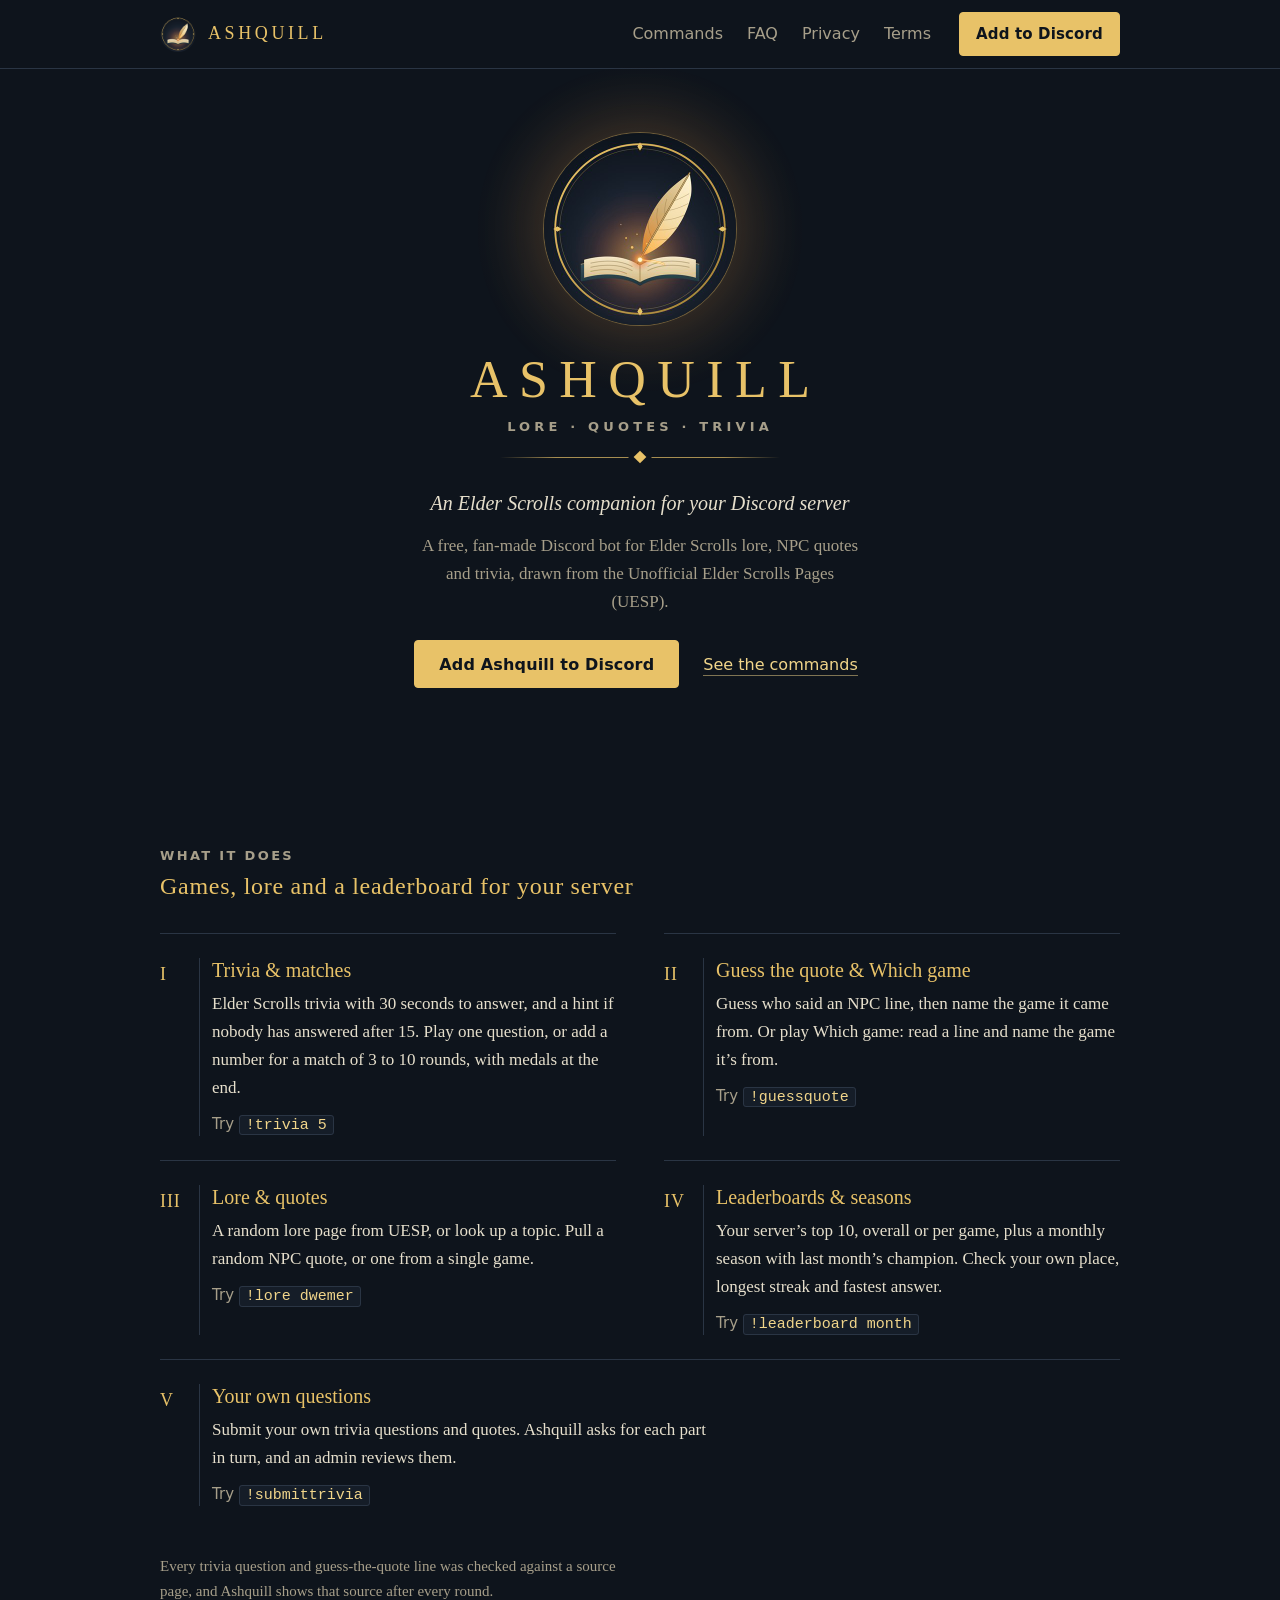
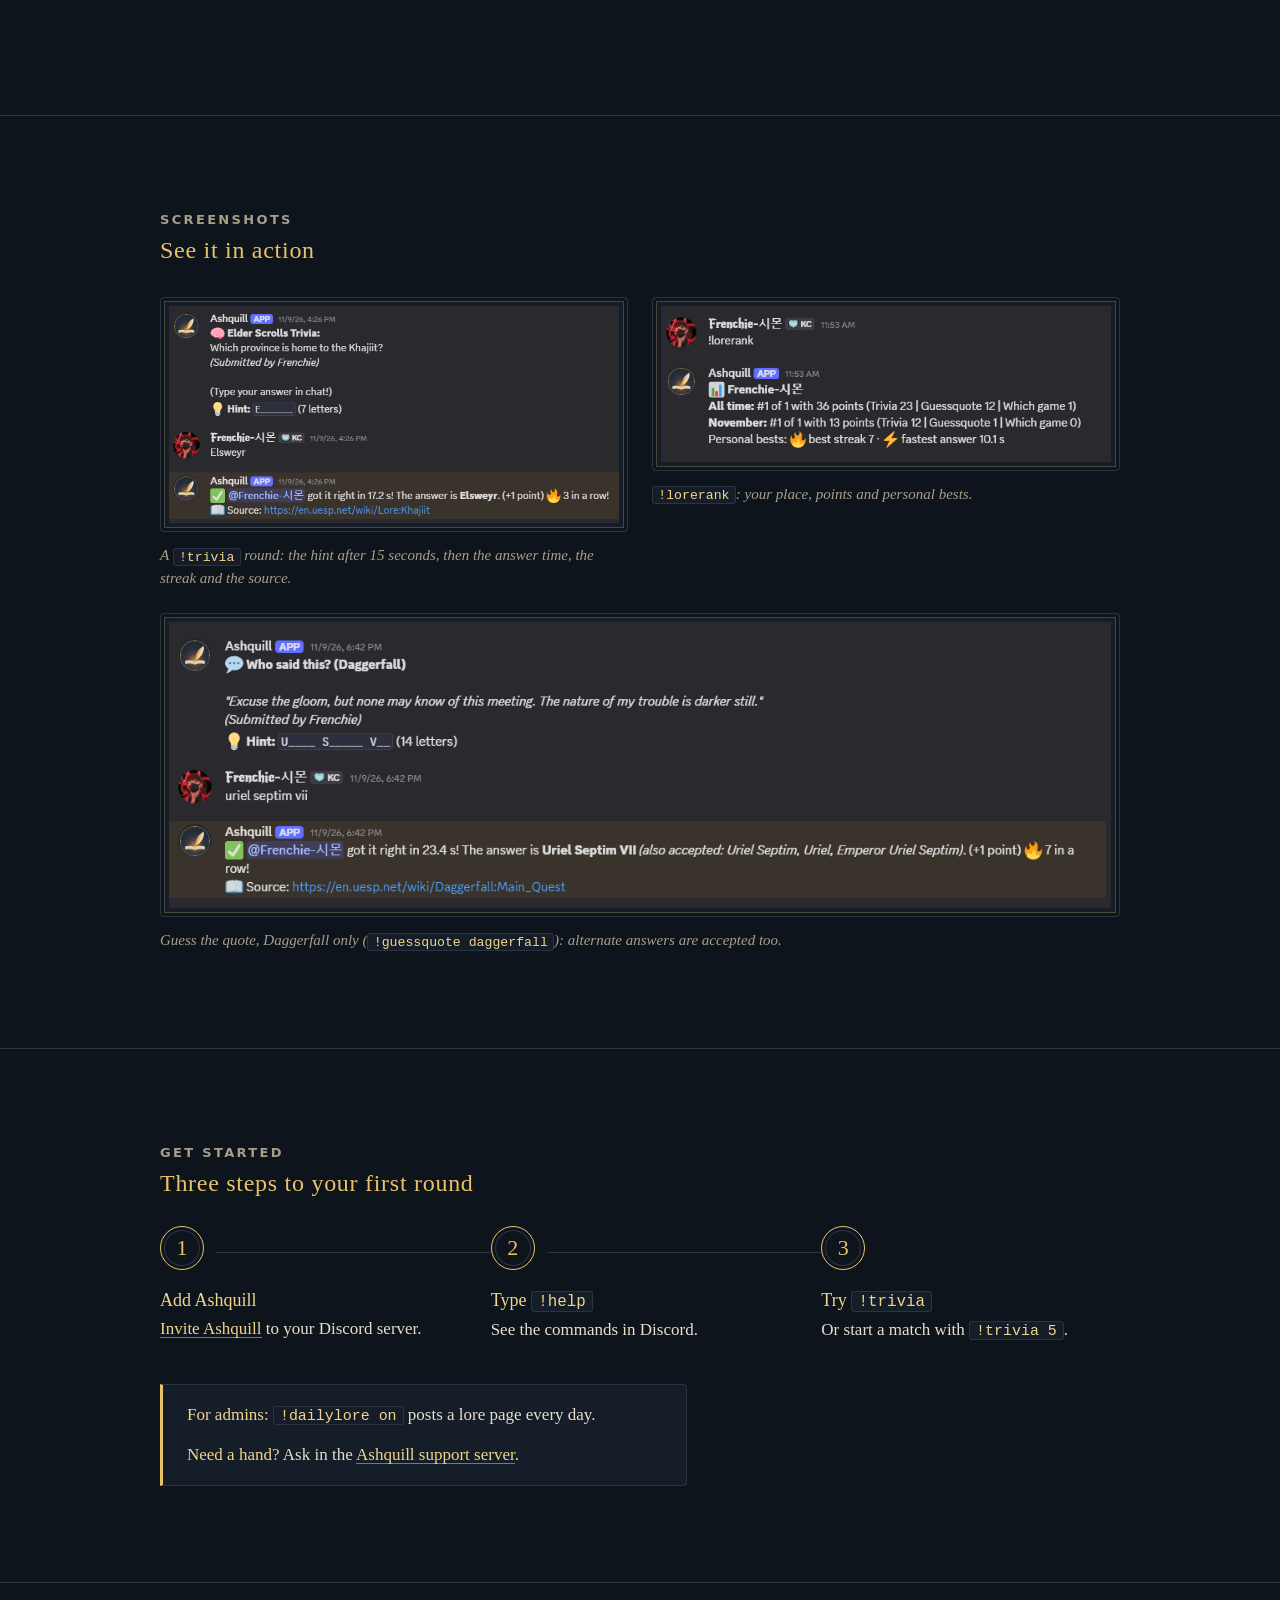
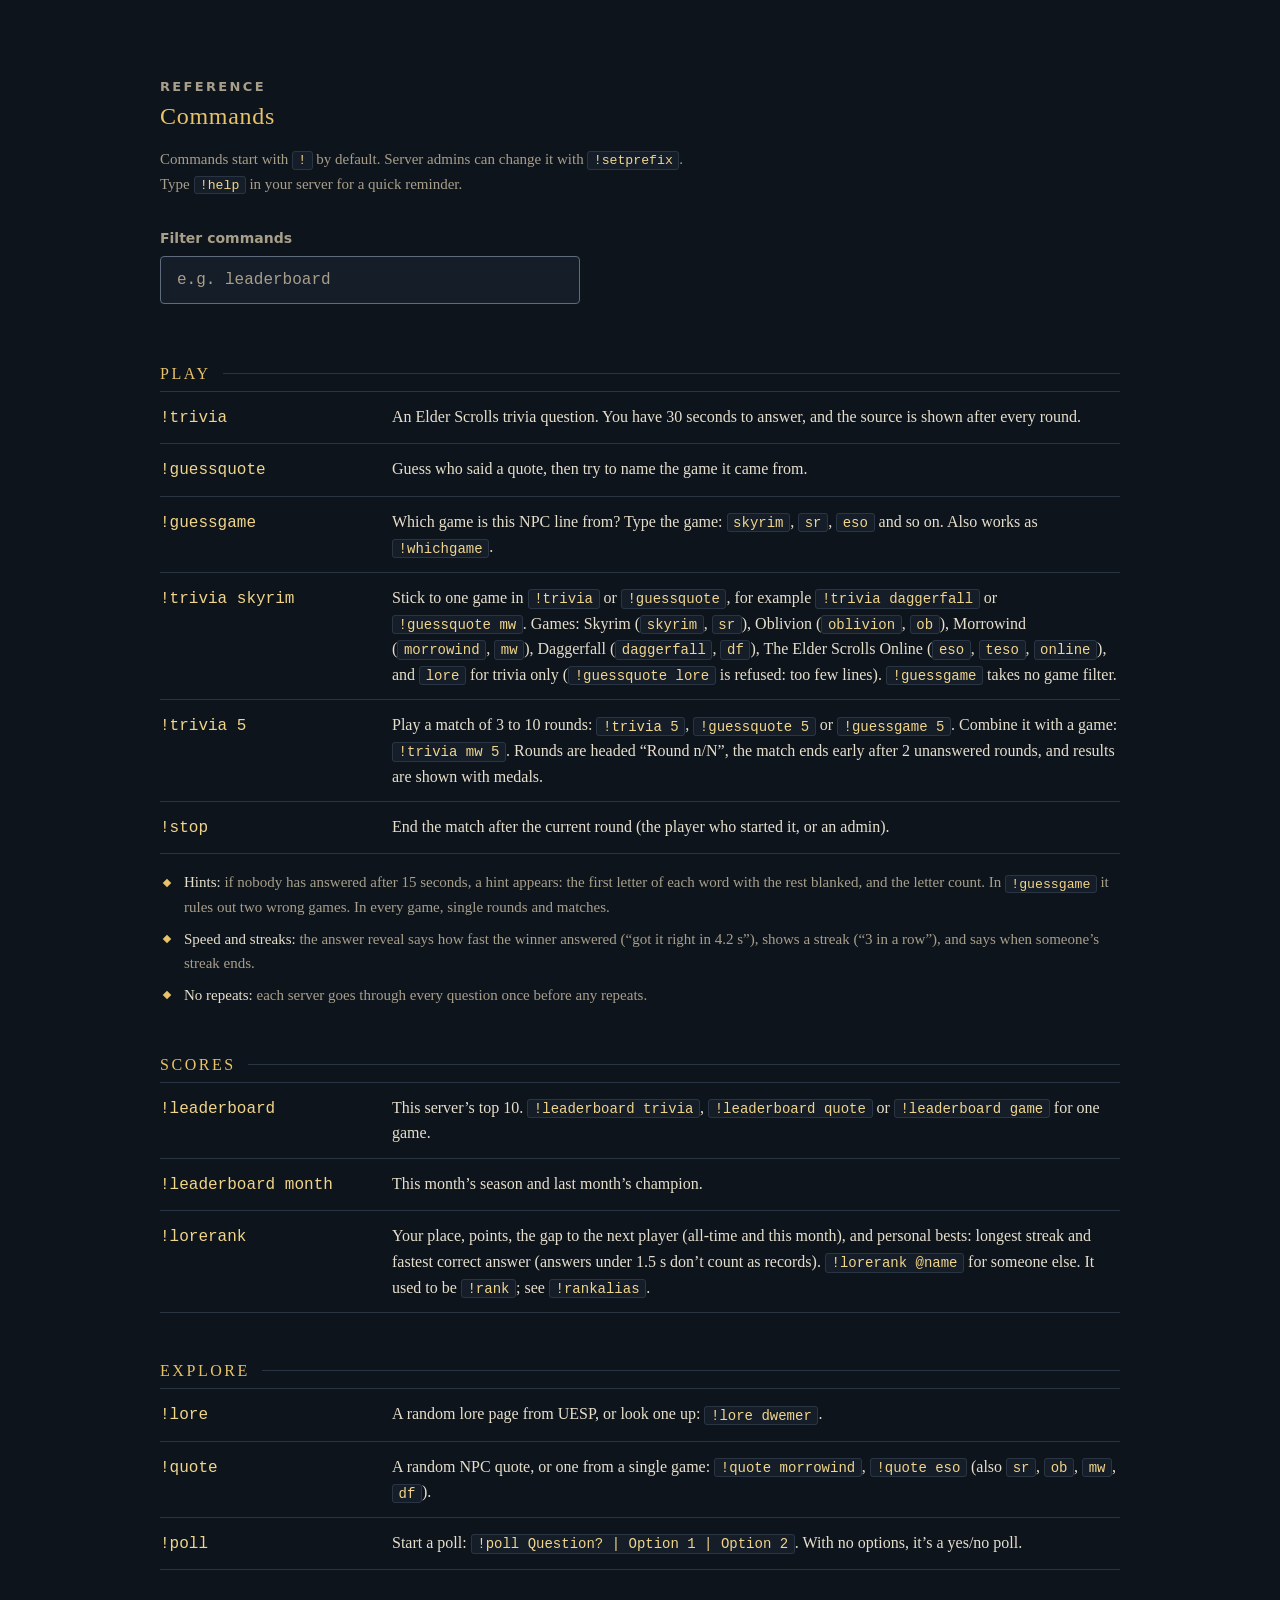
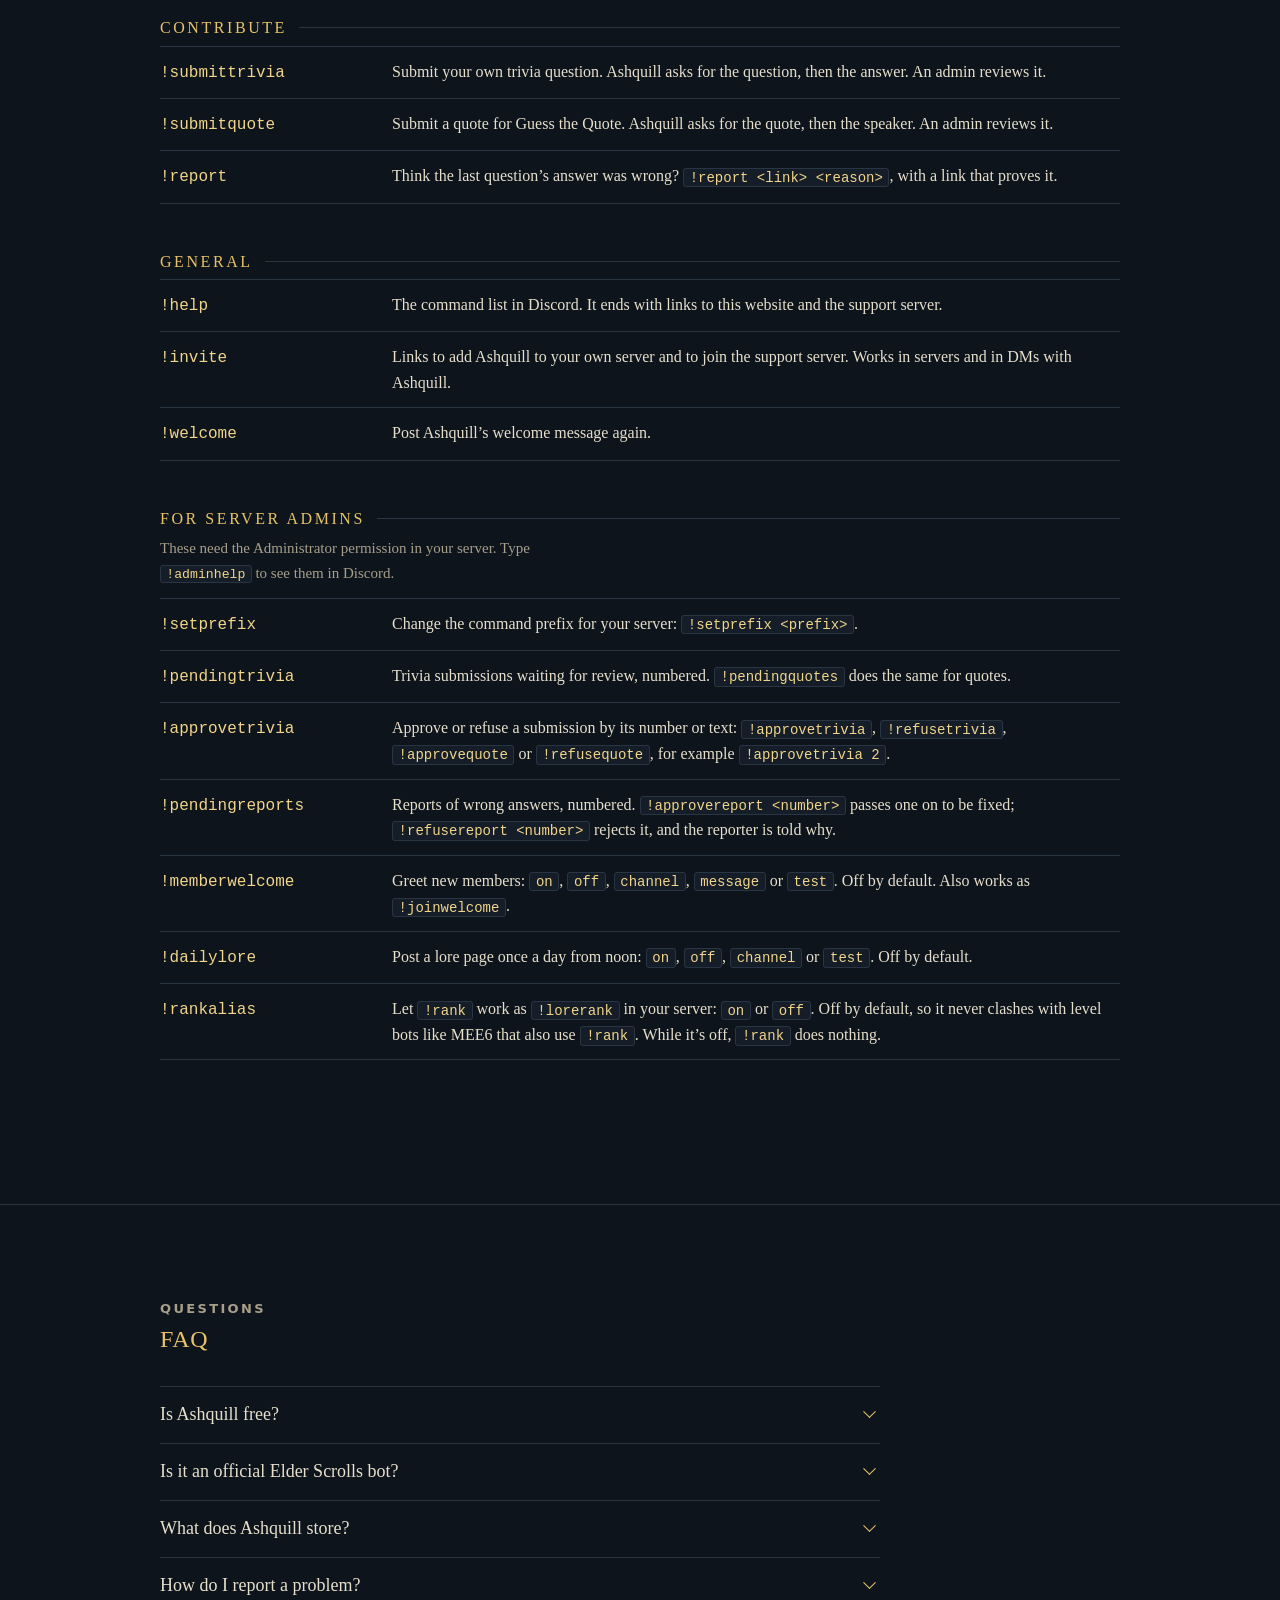
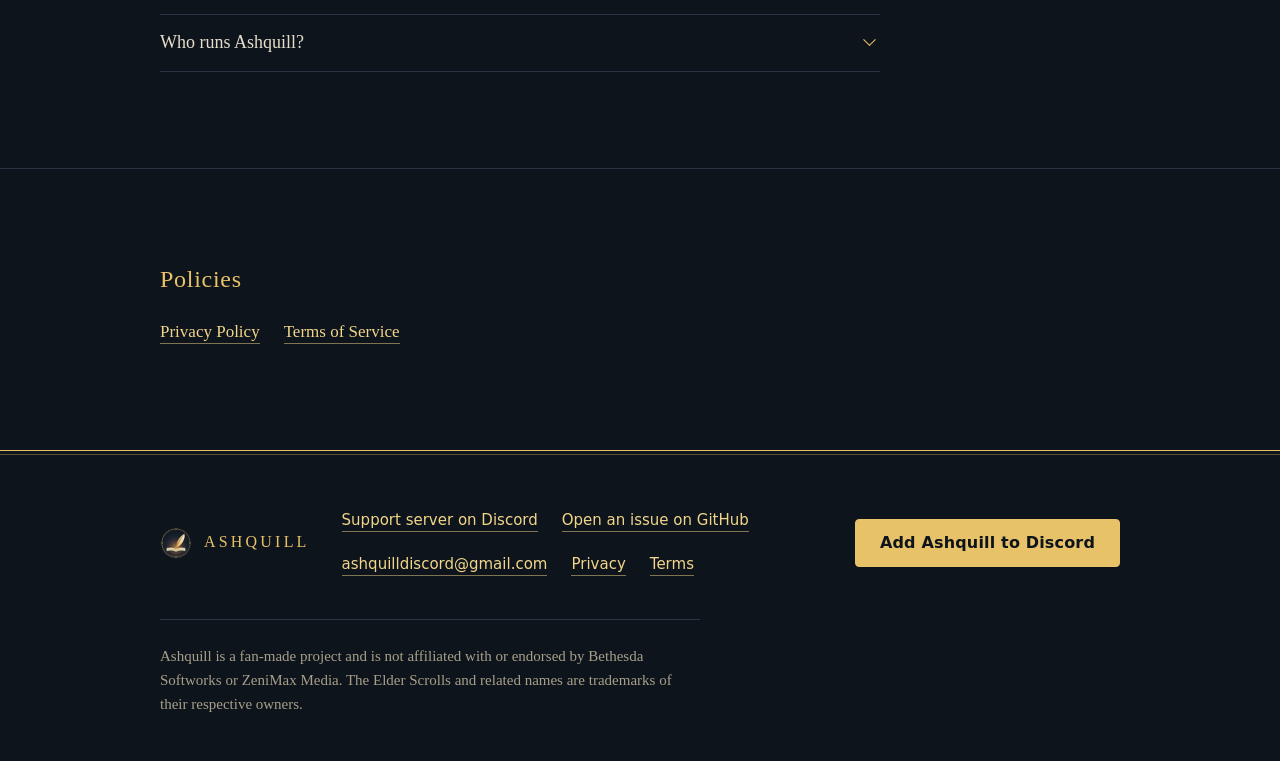
==== commit b51e667e: "Add !invite to the command list Co-Authored-By: Claude Opus 5.5 <noreply@anthropic.com>" ====
--- a/index.html
+++ b/index.html
@@ -267,7 +267,8 @@
       <div class="cmd-group">
         <h3>General</h3>
         <ul class="cmds">
-          <li><code>!help</code><span class="desc">The command list in Discord. It ends with a link to this website.</span></li>
+          <li><code>!help</code><span class="desc">The command list in Discord. It ends with links to this website and the support server.</span></li>
+          <li><code>!invite</code><span class="desc">Links to add Ashquill to your own server and to join the support server. Works in servers and in DMs with Ashquill.</span></li>
           <li><code>!welcome</code><span class="desc">Post Ashquill&rsquo;s welcome message again.</span></li>
         </ul>
       </div>
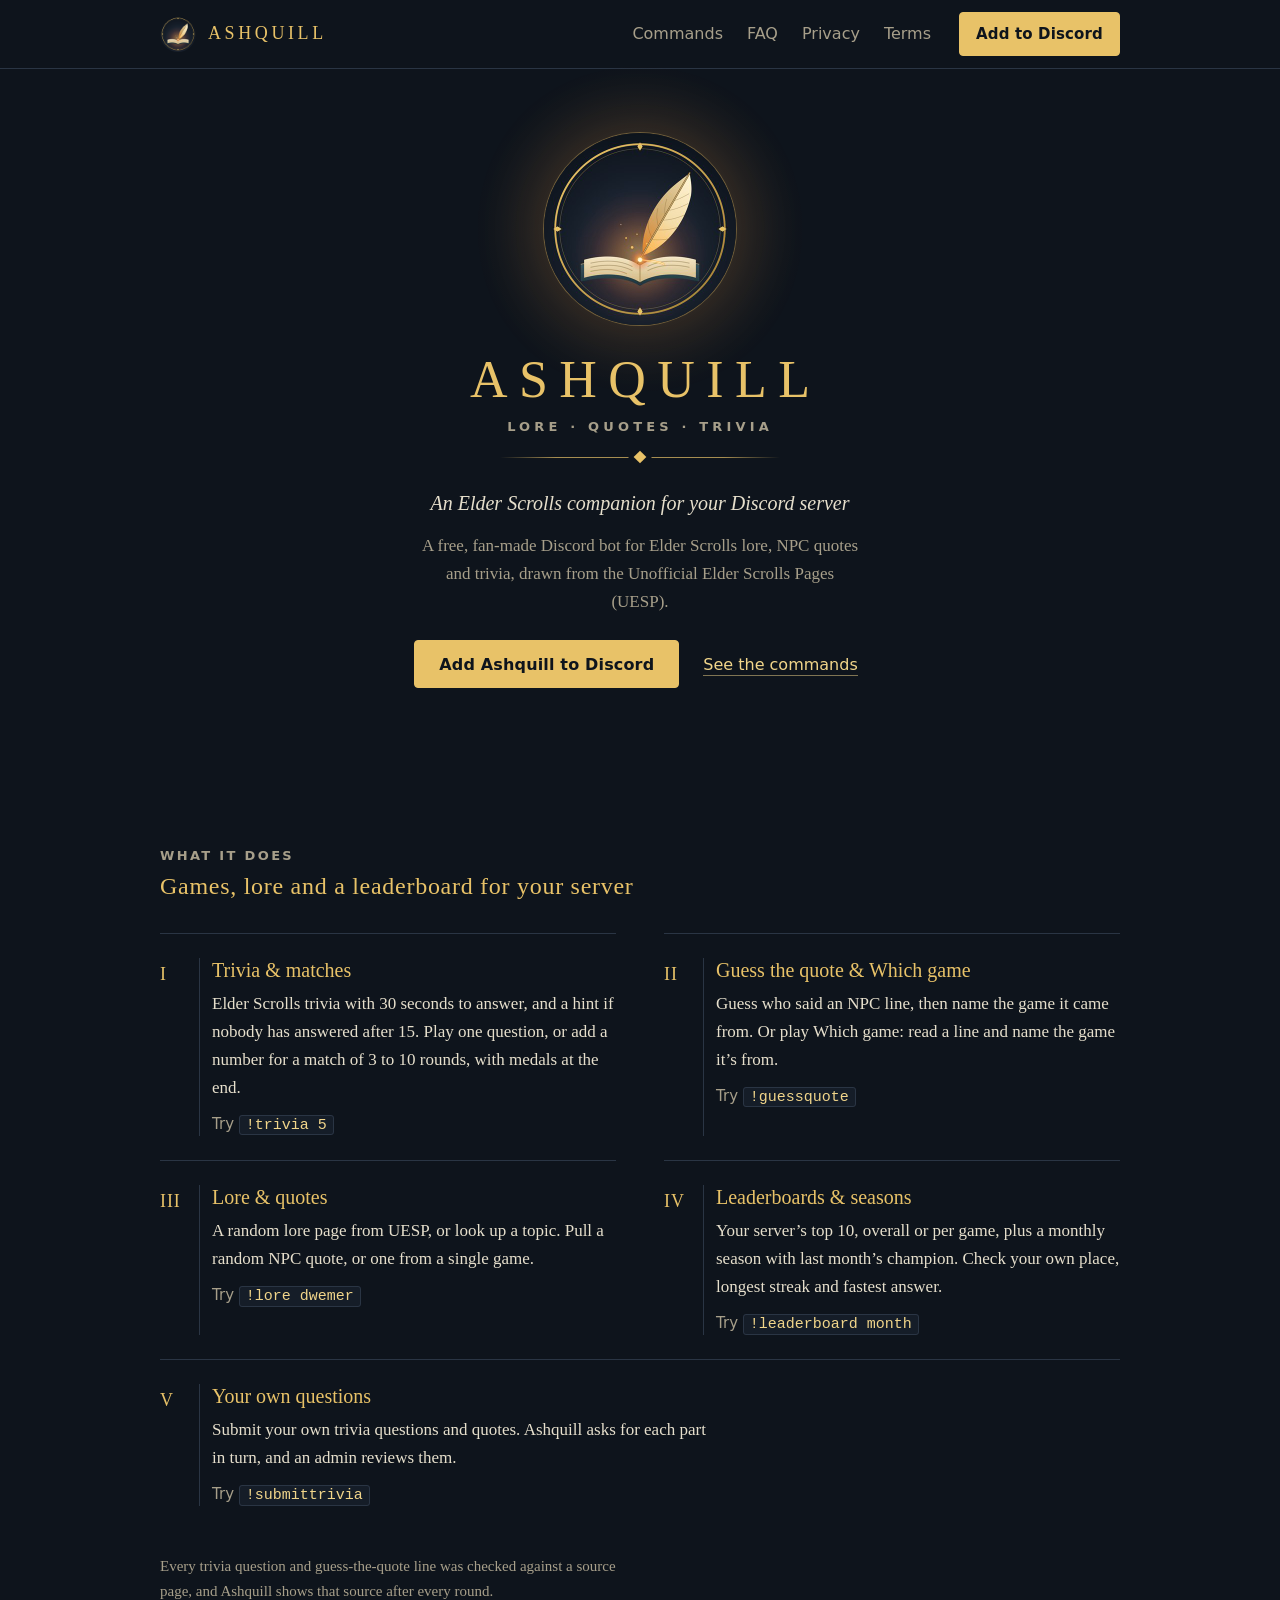
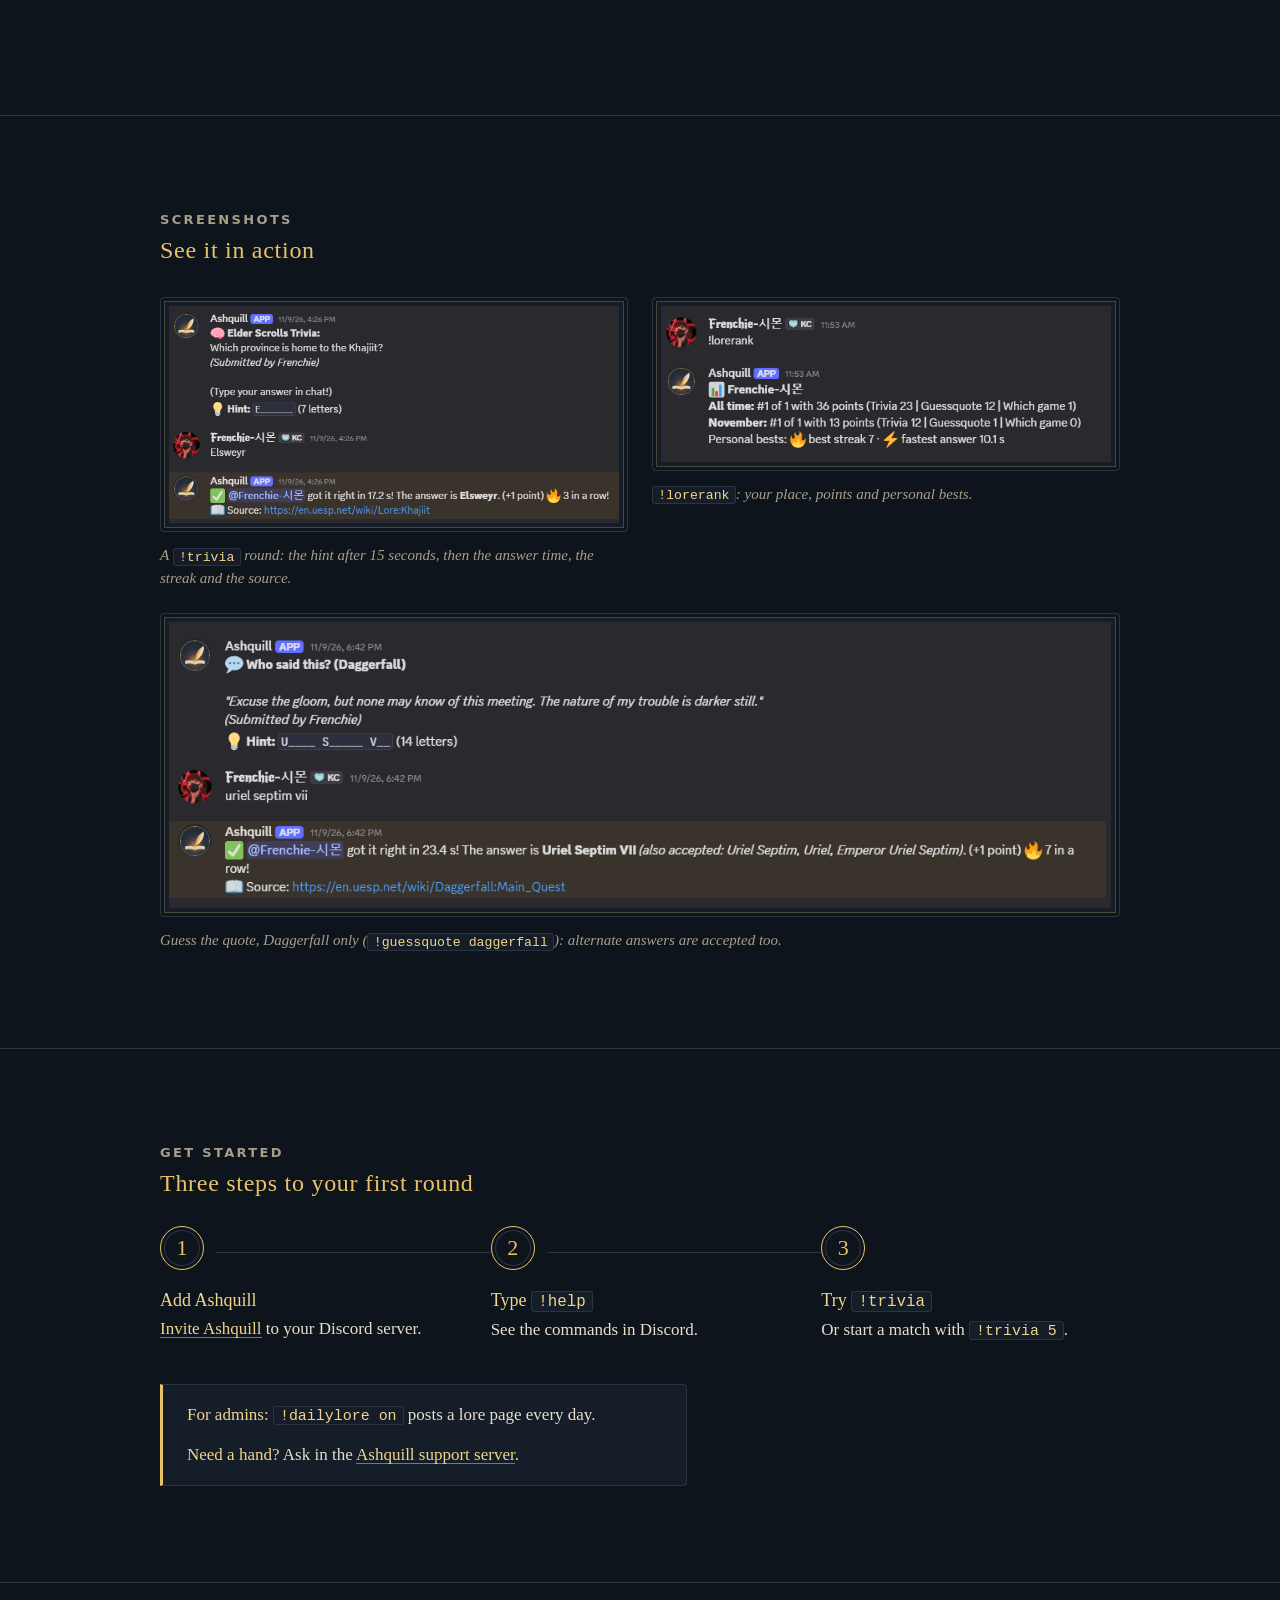
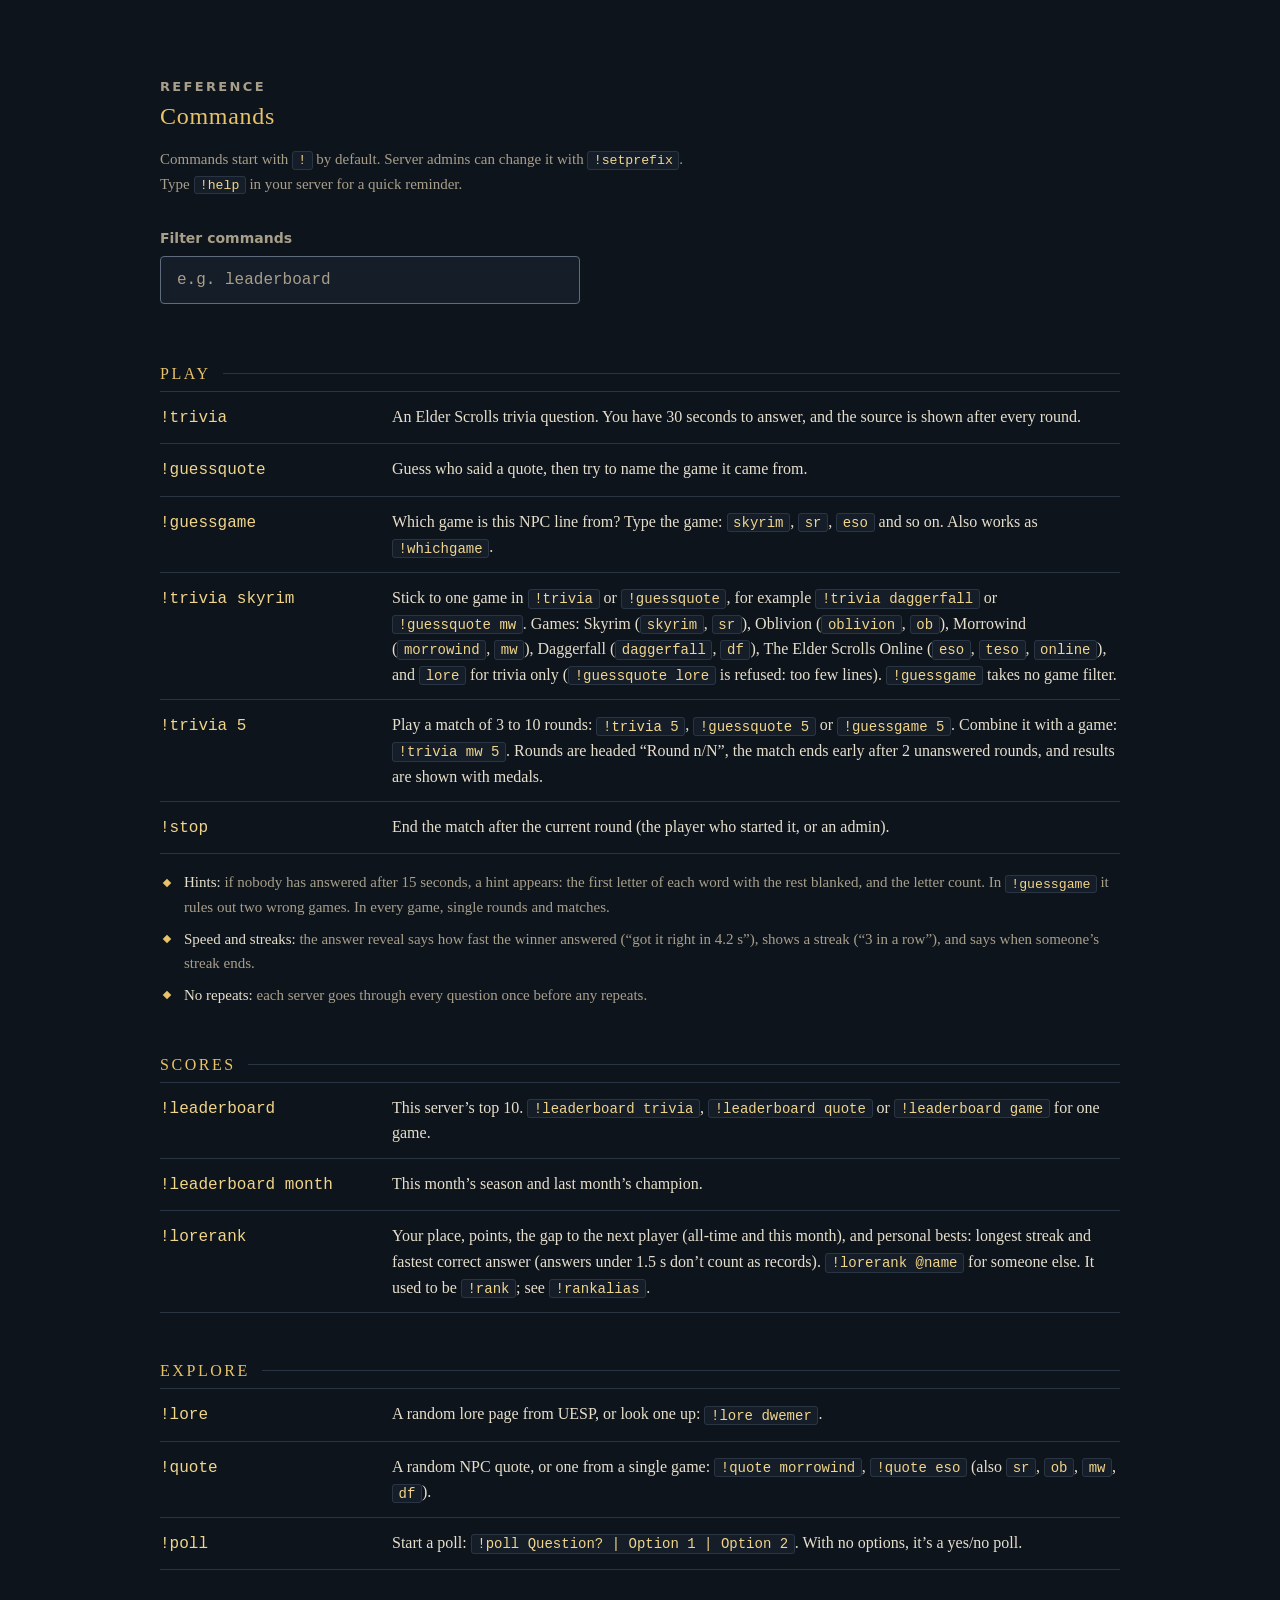
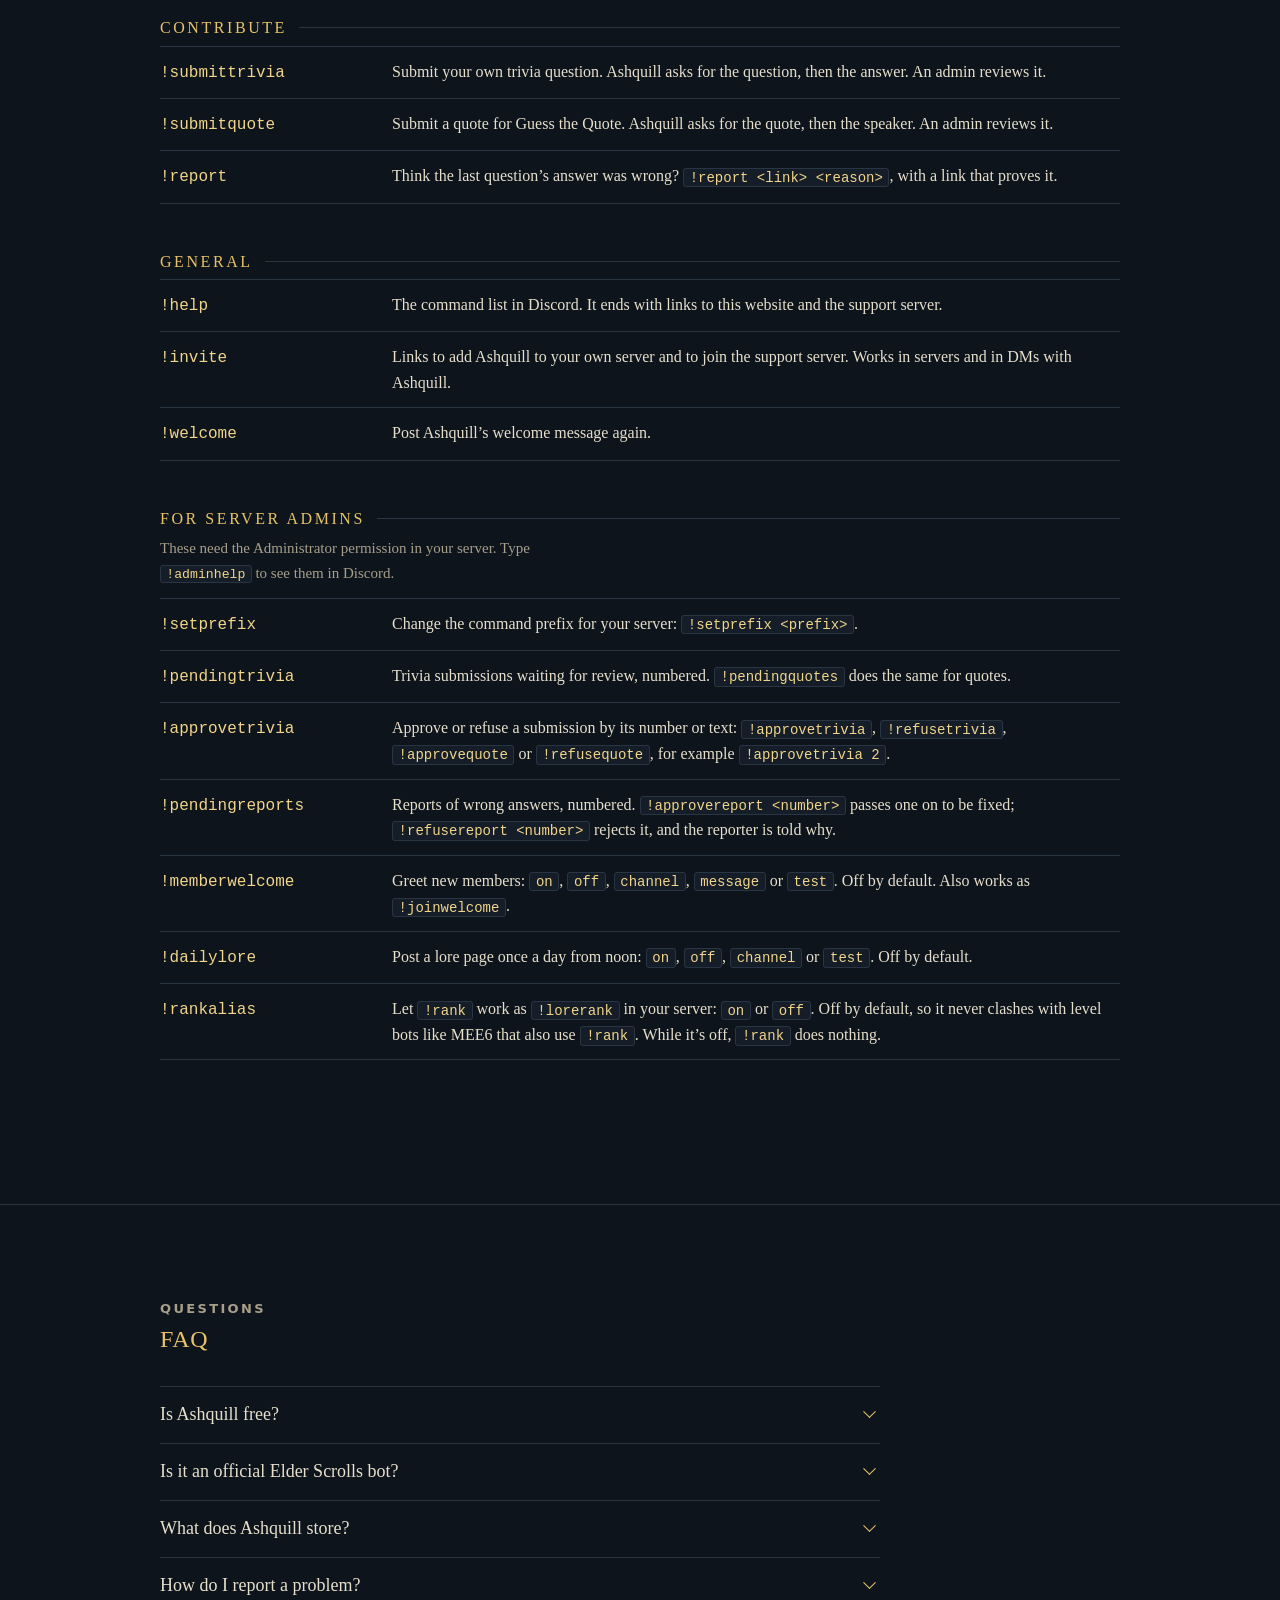
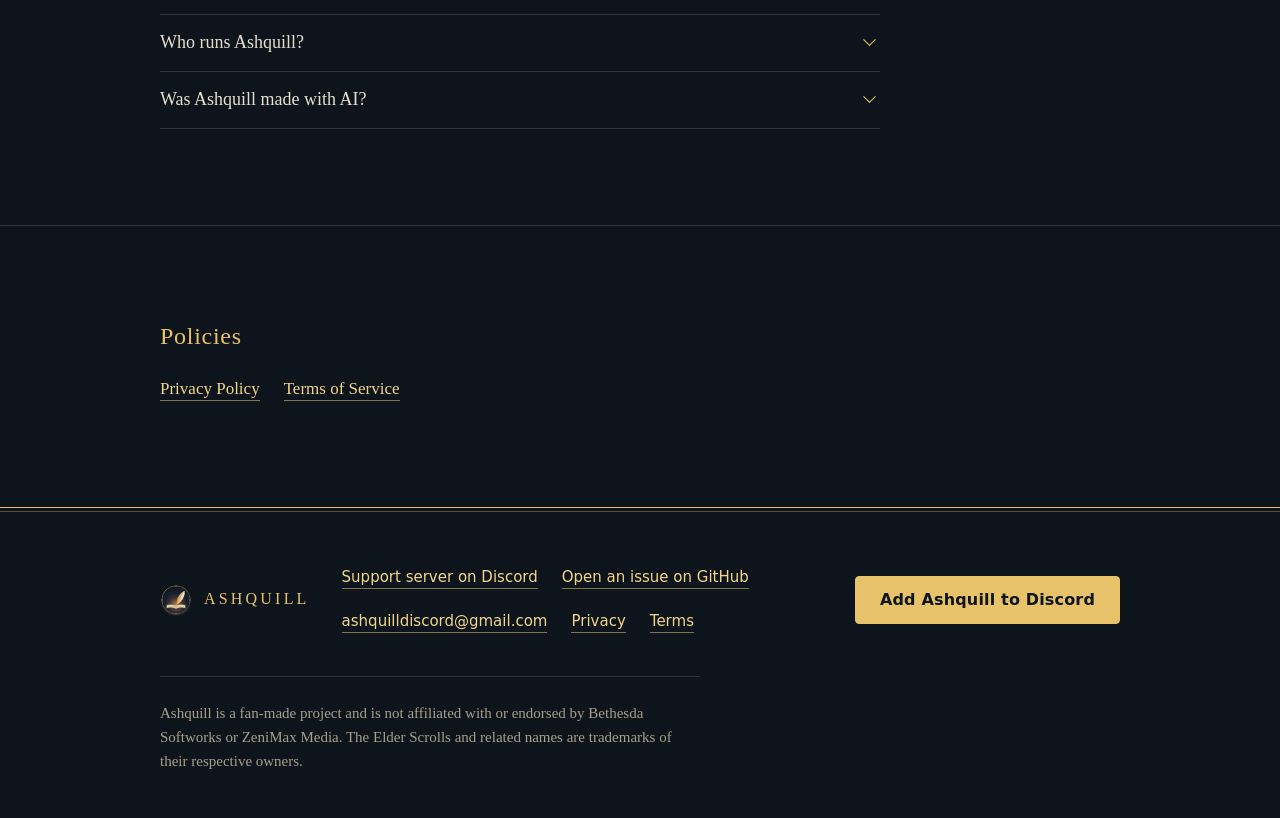
==== commit e624882a: "Add FAQ entry saying Ashquill is vibe coded Co-Authored-By: Claude Opus 5.5 <noreply@anthropic.com>" ====
--- a/index.html
+++ b/index.html
@@ -334,6 +334,14 @@
             <p>One person, as a hobby project. Ashquill runs on the owner&rsquo;s own computer.</p>
           </div>
         </details>
+        <details>
+          <summary>Was Ashquill made with AI?</summary>
+          <div class="answer">
+            <p>Yes, it&rsquo;s vibe coded. The bot and this website were built with the help of an AI coding assistant (Claude),
+            directed and tested by the owner. The trivia answers and quotes come from UESP, and each one was checked against its
+            source page, which Ashquill shows after every round. Spotted a mistake? Use <code>!report</code>.</p>
+          </div>
+        </details>
       </div>
     </div>
   </section>
